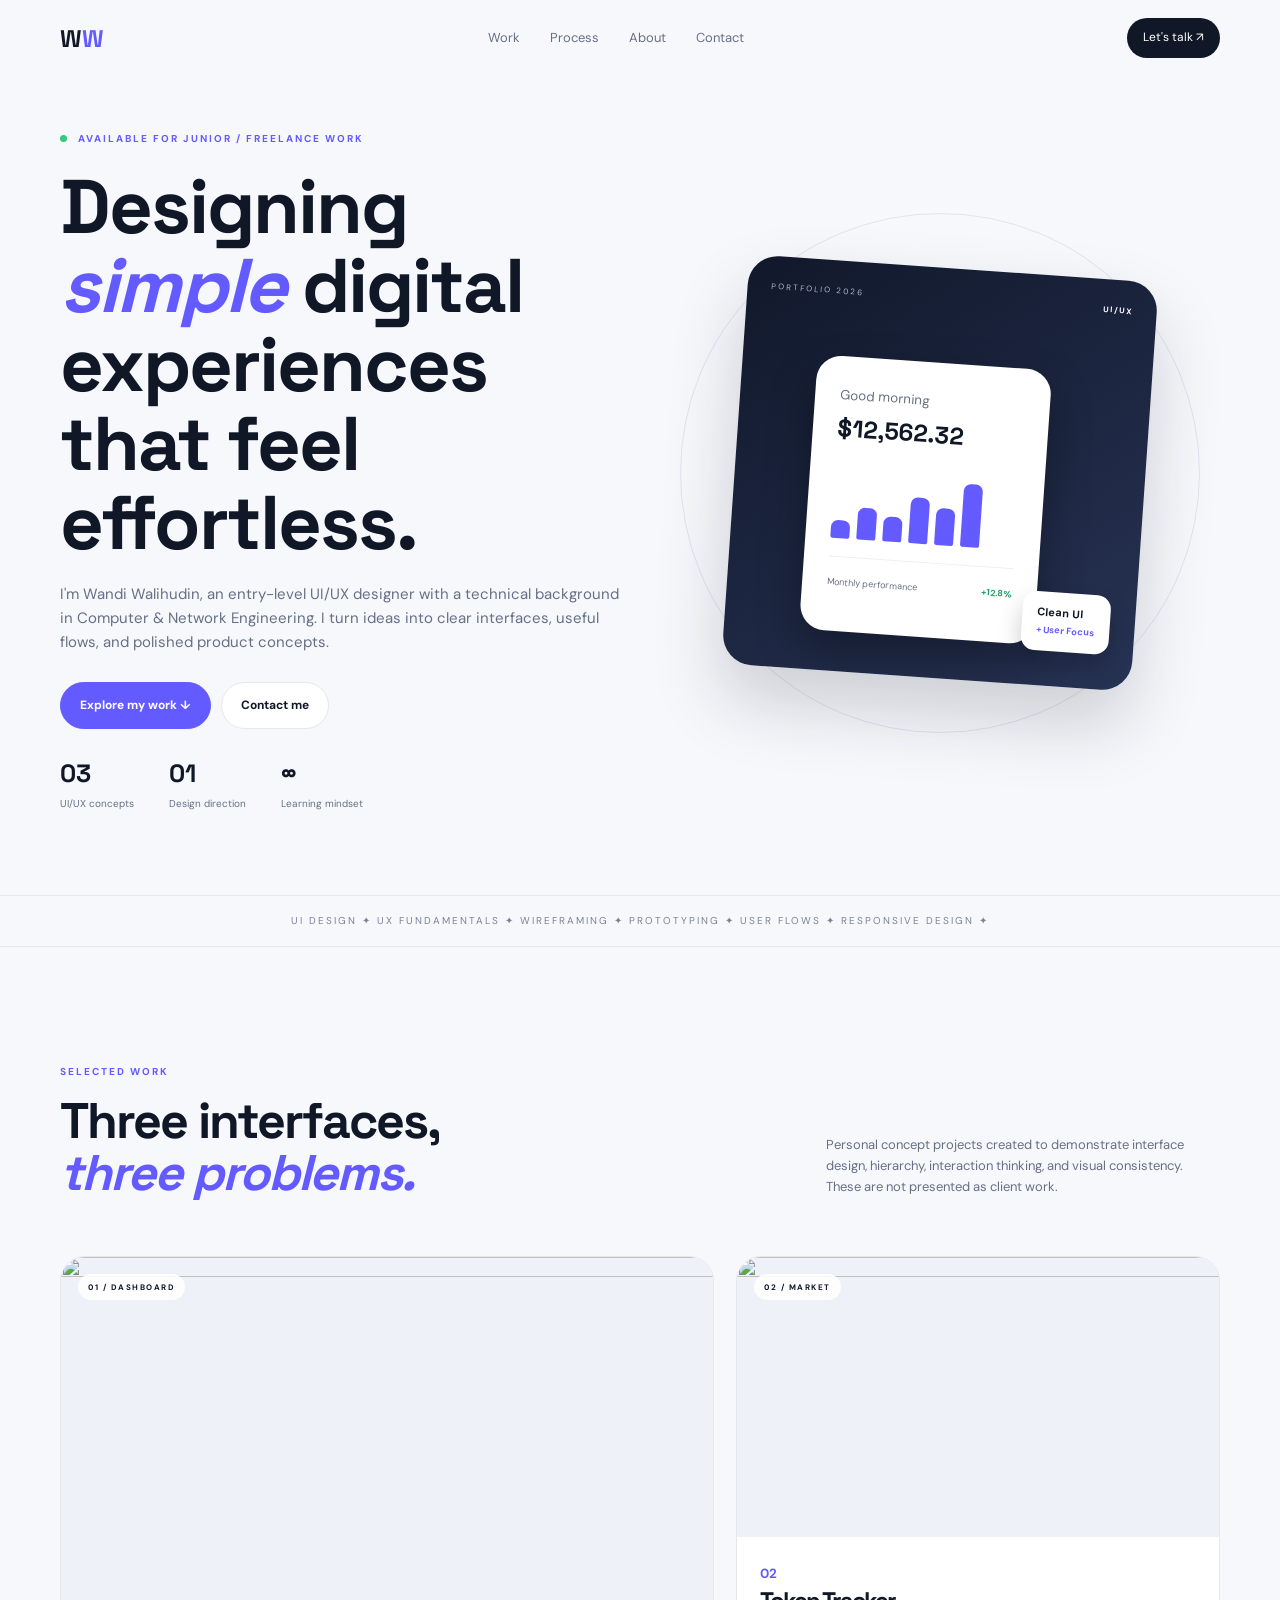
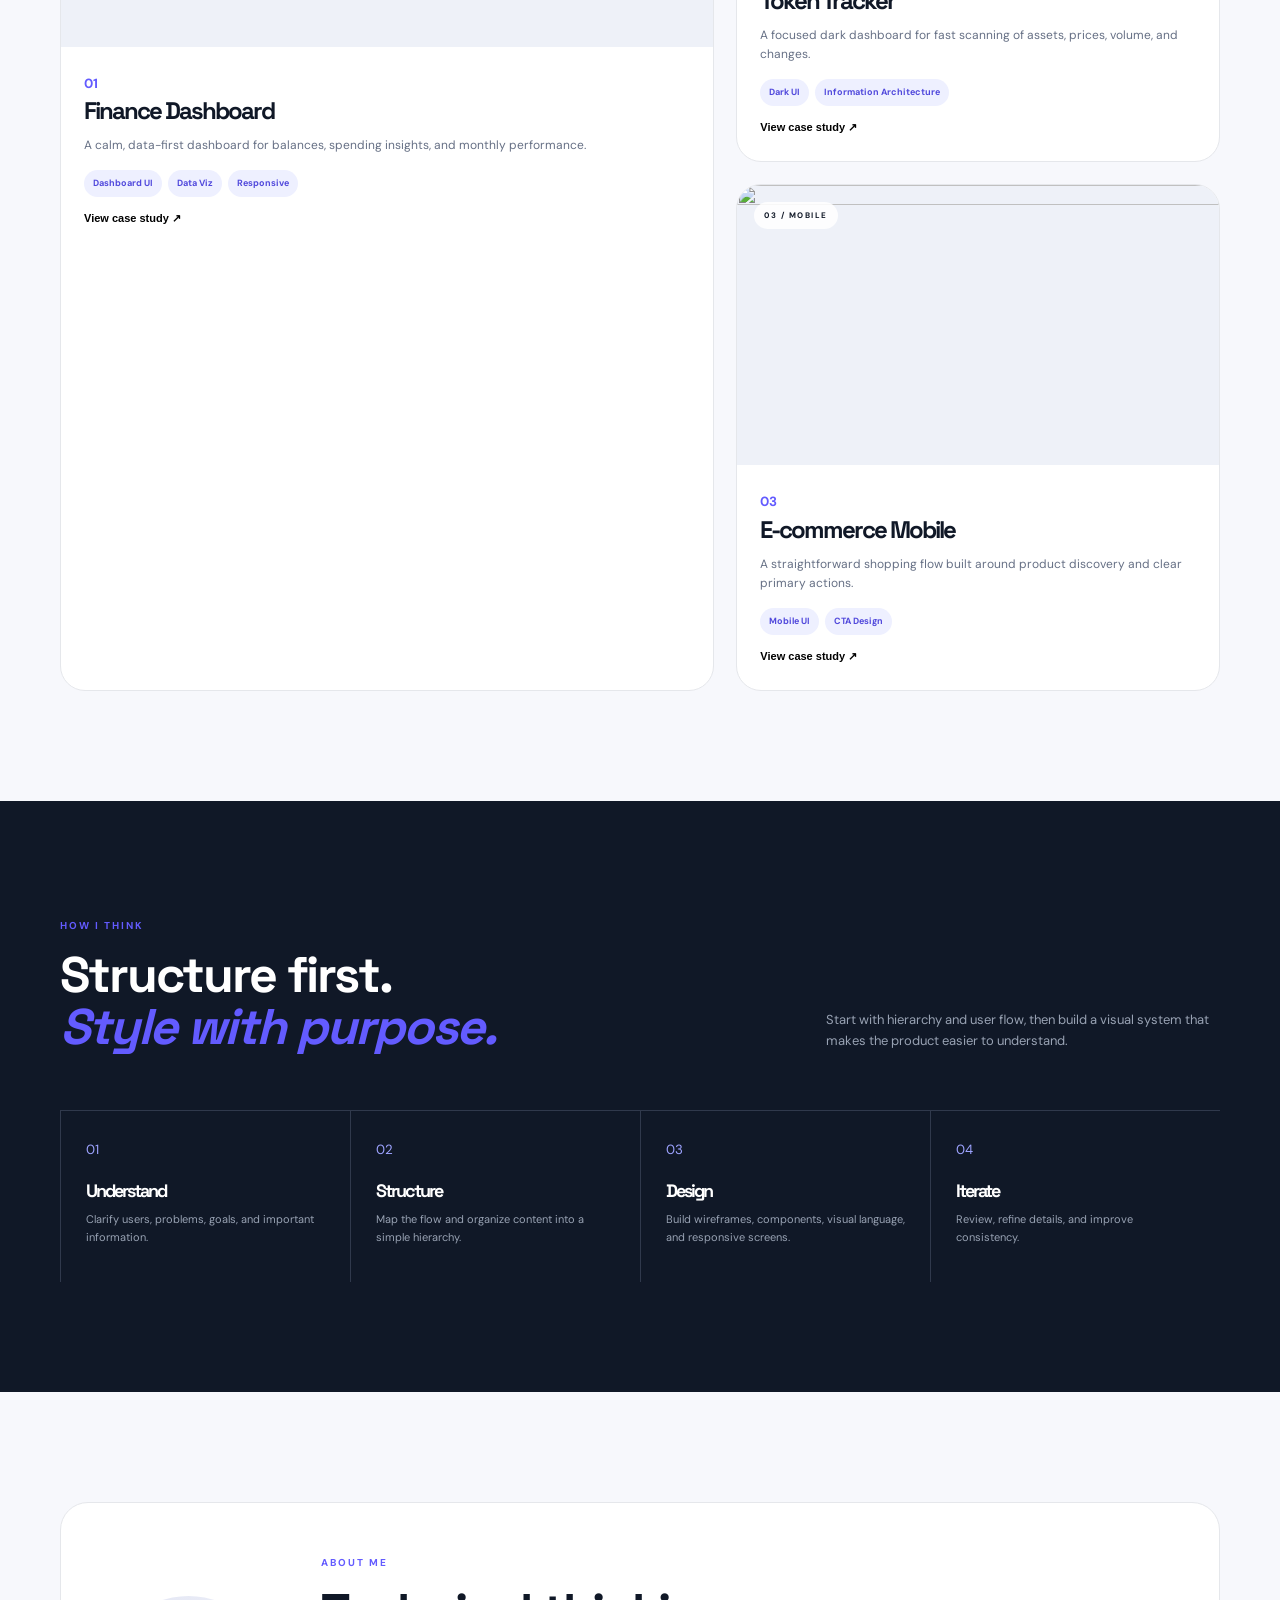
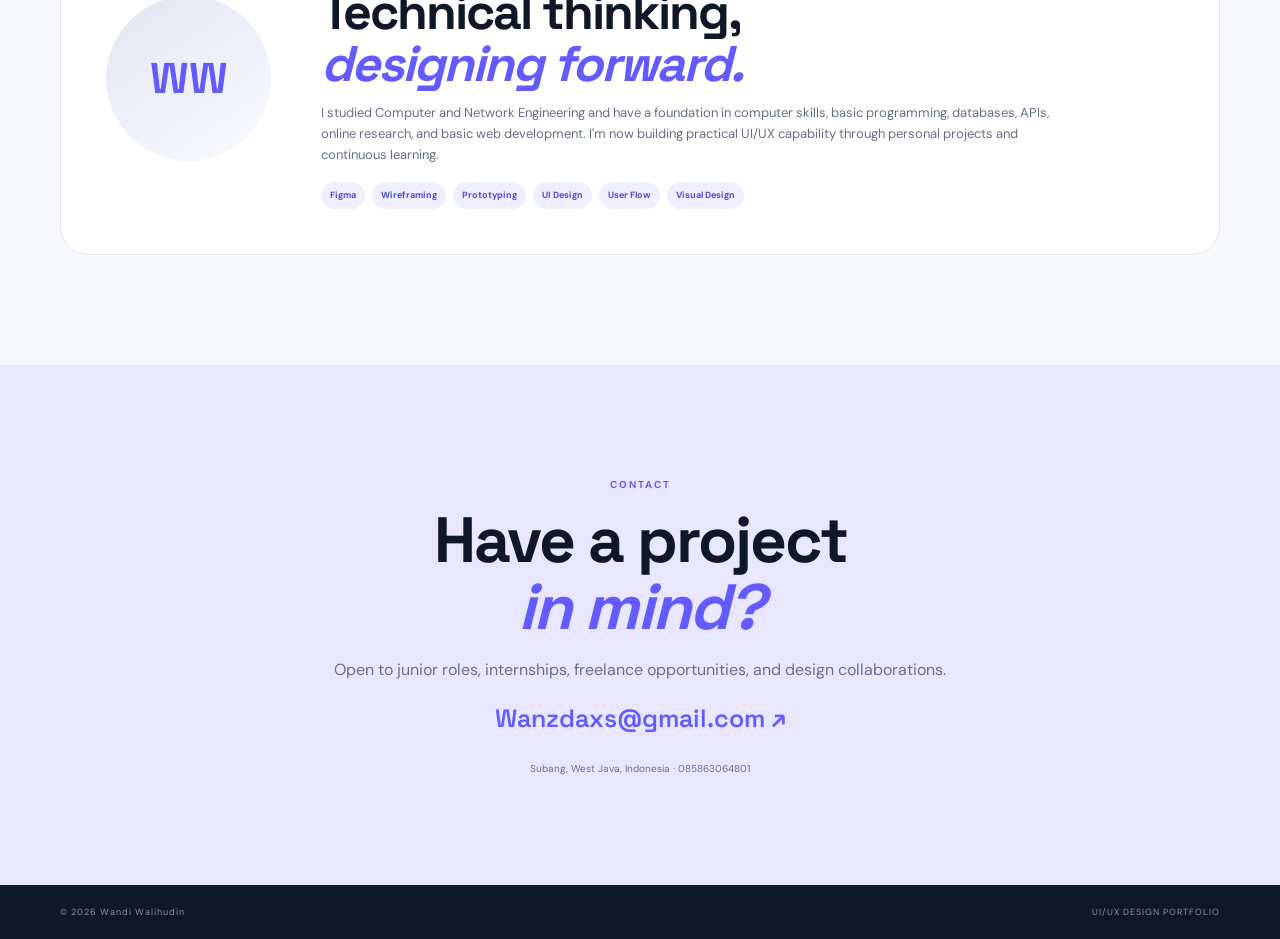
==== index.html @ e3eae766 "Add files via upload" ====
<!doctype html>
<html lang="en">
<head>
<meta charset="utf-8"><meta name="viewport" content="width=device-width,initial-scale=1">
<meta name="description" content="Wandi Walihudin — Junior UI/UX Designer portfolio">
<title>Wandi Walihudin — UI/UX Designer</title>
<link rel="preconnect" href="https://fonts.googleapis.com"><link rel="preconnect" href="https://fonts.gstatic.com" crossorigin>
<link href="https://fonts.googleapis.com/css2?family=DM+Sans:wght@400;500;600;700&family=Space+Grotesk:wght@500;600;700&display=swap" rel="stylesheet">
<link rel="stylesheet" href="style.css">
</head>
<body>
<header class="nav"><a class="brand" href="#home">W<span>W</span></a>
<nav><a href="#work">Work</a><a href="#process">Process</a><a href="#about">About</a><a href="#contact">Contact</a></nav>
<a class="nav-cta" href="#contact">Let's talk ↗</a></header>

<section id="home" class="hero container">
<div><div class="eyebrow"><i></i> AVAILABLE FOR JUNIOR / FREELANCE WORK</div>
<h1>Designing <em>simple</em> digital experiences that feel effortless.</h1>
<p class="lead">I'm Wandi Walihudin, an entry-level UI/UX designer with a technical background in Computer & Network Engineering. I turn ideas into clear interfaces, useful flows, and polished product concepts.</p>
<div class="actions"><a class="btn primary" href="#work">Explore my work ↓</a><a class="btn" href="#contact">Contact me</a></div>
<div class="stats"><div><b>03</b><span>UI/UX concepts</span></div><div><b>01</b><span>Design direction</span></div><div><b>∞</b><span>Learning mindset</span></div></div></div>
<div class="hero-art"><div class="orb one"></div><div class="orb two"></div><div class="dashboard">
<div class="dash-top"><span>PORTFOLIO 2026</span><b>UI/UX</b></div><div class="phone"><small>Good morning</small><strong>$12,562.32</strong><div class="bars"><i></i><i></i><i></i><i></i><i></i><i></i></div><hr><p>Monthly performance <b>+12.8%</b></p></div><label>Clean UI<br><small>+ User Focus</small></label></div></div>
</section>

<div class="marquee">UI DESIGN ✦ UX FUNDAMENTALS ✦ WIREFRAMING ✦ PROTOTYPING ✦ USER FLOWS ✦ RESPONSIVE DESIGN ✦</div>

<section id="work" class="section container"><div class="section-head"><div><small>SELECTED WORK</small><h2>Three interfaces,<br><em>three problems.</em></h2></div><p>Personal concept projects created to demonstrate interface design, hierarchy, interaction thinking, and visual consistency. These are not presented as client work.</p></div>
<div class="projects">
<article class="project featured" data-id="finance"><div class="visual"><img src="assets/finance-dashboard.png"><span>01 / DASHBOARD</span></div><div class="info"><small>01</small><h3>Finance Dashboard</h3><p>A calm, data-first dashboard for balances, spending insights, and monthly performance.</p><div class="tags"><b>Dashboard UI</b><b>Data Viz</b><b>Responsive</b></div><button>View case study ↗</button></div></article>
<article class="project" data-id="crypto"><div class="visual"><img src="assets/token-tracker.png"><span>02 / MARKET</span></div><div class="info"><small>02</small><h3>Token Tracker</h3><p>A focused dark dashboard for fast scanning of assets, prices, volume, and changes.</p><div class="tags"><b>Dark UI</b><b>Information Architecture</b></div><button>View case study ↗</button></div></article>
<article class="project" data-id="ecommerce"><div class="visual"><img src="assets/ecommerce-mobile.png"><span>03 / MOBILE</span></div><div class="info"><small>03</small><h3>E-commerce Mobile</h3><p>A straightforward shopping flow built around product discovery and clear primary actions.</p><div class="tags"><b>Mobile UI</b><b>CTA Design</b></div><button>View case study ↗</button></div></article>
</div></section>

<section id="process" class="dark"><div class="container"><div class="section-head"><div><small>HOW I THINK</small><h2>Structure first.<br><em>Style with purpose.</em></h2></div><p>Start with hierarchy and user flow, then build a visual system that makes the product easier to understand.</p></div>
<div class="process"><div><small>01</small><h3>Understand</h3><p>Clarify users, problems, goals, and important information.</p></div><div><small>02</small><h3>Structure</h3><p>Map the flow and organize content into a simple hierarchy.</p></div><div><small>03</small><h3>Design</h3><p>Build wireframes, components, visual language, and responsive screens.</p></div><div><small>04</small><h3>Iterate</h3><p>Review, refine details, and improve consistency.</p></div></div></div></section>

<section id="about" class="section container"><div class="about"><div class="avatar">WW</div><div><small>ABOUT ME</small><h2>Technical thinking,<br><em>designing forward.</em></h2><p>I studied Computer and Network Engineering and have a foundation in computer skills, basic programming, databases, APIs, online research, and basic web development. I'm now building practical UI/UX capability through personal projects and continuous learning.</p><div class="skills"><b>Figma</b><b>Wireframing</b><b>Prototyping</b><b>UI Design</b><b>User Flow</b><b>Visual Design</b></div></div></div></section>

<section id="contact" class="contact"><div class="container"><small>CONTACT</small><h2>Have a project<br><em>in mind?</em></h2><p>Open to junior roles, internships, freelance opportunities, and design collaborations.</p><a href="mailto:Wanzdaxs@gmail.com">Wanzdaxs@gmail.com ↗</a><span>Subang, West Java, Indonesia · 085863064801</span></div></section>
<footer><div class="container"><span>© 2026 Wandi Walihudin</span><span>UI/UX DESIGN PORTFOLIO</span></div></footer>

<div id="modal" class="modal"><div class="modal-bg"></div><div class="modal-box"><button id="close">×</button><div id="modalContent"></div></div></div>
<script src="script.js"></script>
</body></html>
---- style.css ----
*{box-sizing:border-box}html{scroll-behavior:smooth}body{margin:0;background:#f7f8fc;color:#101827;font-family:"DM Sans",sans-serif;line-height:1.6}a{text-decoration:none;color:inherit}.container{width:min(1160px,calc(100% - 40px));margin:auto}.nav{height:76px;width:min(1160px,calc(100% - 40px));margin:auto;display:flex;align-items:center;justify-content:space-between}.brand{font:700 24px "Space Grotesk"}.brand span,em,.section-head small,.about>div>small,.contact>div>small{color:#635bff}.nav nav{display:flex;gap:30px;color:#667085;font-size:13px}.nav-cta{background:#101827;color:white;border-radius:99px;padding:10px 16px;font-size:12px}.hero{min-height:670px;display:grid;grid-template-columns:1fr 1fr;align-items:center;gap:40px;padding:55px 0 80px}.eyebrow{font-size:10px;letter-spacing:2px;font-weight:700;color:#635bff}.eyebrow i{display:inline-block;width:7px;height:7px;border-radius:50%;background:#35c979;margin-right:7px}h1,h2,h3{font-family:"Space Grotesk";line-height:1.04;letter-spacing:-2px}h1{font-size:clamp(48px,6vw,76px);margin:20px 0}.lead{max-width:590px;color:#667085;font-size:15px}.actions{display:flex;gap:10px;margin:28px 0}.btn{padding:13px 19px;border:1px solid #e5e7eb;border-radius:99px;font-size:12px;font-weight:700;background:white}.btn.primary{background:#635bff;color:white;border-color:#635bff}.stats{display:flex;gap:35px}.stats b{display:block;font:700 25px "Space Grotesk"}.stats span{font-size:10px;color:#667085}.hero-art{height:500px;position:relative;display:grid;place-items:center}.orb{position:absolute;border:1px solid #e1e3ef;border-radius:50%}.one{width:520px;height:520px}.two{width:380px;height:380px;border-color:#e7e4ff}.dashboard{width:410px;height:410px;border-radius:30px;background:linear-gradient(145deg,#11182b,#273354);transform:rotate(4deg);box-shadow:0 35px 70px #10182730;position:relative;overflow:hidden}.dash-top{display:flex;justify-content:space-between;color:#aeb8cf;font-size:8px;letter-spacing:2px;padding:24px}.dash-top b{color:white}.phone{position:absolute;left:75px;top:95px;width:235px;height:275px;background:white;border-radius:25px;padding:25px;color:#101827;box-shadow:0 20px 45px #0005}.phone small{color:#667085}.phone strong{display:block;font:700 24px "Space Grotesk";margin:5px 0 25px}.bars{height:70px;display:flex;align-items:end;gap:7px}.bars i{width:19px;background:#635bff;border-radius:7px 7px 2px 2px}.bars i:nth-child(1){height:25%}.bars i:nth-child(2){height:45%}.bars i:nth-child(3){height:35%}.bars i:nth-child(4){height:65%}.bars i:nth-child(5){height:52%}.bars i:nth-child(6){height:90%}.phone hr{border:0;border-top:1px solid #edf0f4;margin:18px 0}.phone p{font-size:9px;color:#667085}.phone p b{color:#22a06b;float:right}.dashboard label{position:absolute;right:25px;bottom:35px;background:white;border-radius:14px;padding:12px 15px;font-size:11px;font-weight:700;box-shadow:0 12px 25px #0003}.dashboard label small{color:#635bff}.marquee{border-top:1px solid #e5e7eb;border-bottom:1px solid #e5e7eb;padding:17px;white-space:nowrap;overflow:hidden;color:#7a8394;letter-spacing:2px;font-size:10px;text-align:center}.section{padding:110px 0}.section-head{display:grid;grid-template-columns:1fr .55fr;gap:50px;align-items:end;margin-bottom:45px}.section-head small,.about>div>small,.contact>div>small{font-size:10px;letter-spacing:2px;font-weight:700}.section-head h2,.about h2,.contact h2{font-size:50px;margin:12px 0}.section-head>p{color:#667085;font-size:13px}.projects{display:grid;grid-template-columns:1.15fr .85fr;gap:22px}.project{background:white;border:1px solid #e5e7eb;border-radius:25px;overflow:hidden;transition:.3s;cursor:pointer}.project:hover{transform:translateY(-5px);box-shadow:0 25px 50px #10182712}.featured{grid-row:span 2}.visual{position:relative;background:#eef1f8;min-height:280px;overflow:hidden}.featured .visual{min-height:390px}.visual img{width:100%;height:100%;object-fit:cover;display:block;transition:.4s}.project:hover img{transform:scale(1.02)}.visual span{position:absolute;left:17px;top:17px;background:#ffffffdd;padding:7px 10px;border-radius:99px;font-size:8px;letter-spacing:1.5px;font-weight:700}.info{padding:23px}.info small{color:#635bff;font-weight:700}.info h3{font-size:24px;margin:4px 0}.info p{font-size:12px;color:#667085}.tags{display:flex;flex-wrap:wrap;gap:6px;margin-top:15px}.tags b,.skills b{font-size:9px;background:#eef0ff;color:#5149dc;border-radius:99px;padding:6px 9px}.info button{border:0;background:none;font-weight:700;font-size:11px;padding:15px 0 0;cursor:pointer}.dark{background:#101827;color:white;padding:110px 0}.dark .section-head>p{color:#98a2b3}.dark .section-head h2{color:white}.process{display:grid;grid-template-columns:repeat(4,1fr);border-top:1px solid #30394c}.process>div{padding:25px;border-left:1px solid #30394c}.process small{color:#9da3ff}.process h3{font-size:18px;margin:20px 0 8px}.process p{color:#98a2b3;font-size:11px}.about{background:white;border:1px solid #e5e7eb;border-radius:28px;padding:45px;display:grid;grid-template-columns:170px 1fr;gap:45px;align-items:center}.avatar{width:165px;height:165px;border-radius:50%;display:grid;place-items:center;background:linear-gradient(145deg,#e2e5f3,#fafbff);font:700 43px "Space Grotesk";color:#635bff}.about p{max-width:730px;color:#667085;font-size:13px}.skills{display:flex;gap:7px;flex-wrap:wrap;margin-top:17px}.contact{background:#e9e7ff;padding:105px 0;text-align:center}.contact h2{font-size:64px}.contact p{color:#667085}.contact a{display:block;color:#635bff;font:600 25px "Space Grotesk";margin:20px}.contact span{font-size:10px;color:#667085}footer{background:#101827;color:#8993a6;padding:20px;font-size:9px;letter-spacing:1px}footer .container{display:flex;justify-content:space-between}.modal{display:none;position:fixed;inset:0;z-index:10}.modal.open{display:block}.modal-bg{position:absolute;inset:0;background:#080d18bb;backdrop-filter:blur(7px)}.modal-box{position:relative;background:white;width:min(760px,calc(100% - 25px));max-height:88vh;overflow:auto;margin:6vh auto;border-radius:25px;padding:32px}.modal-box button{position:absolute;right:15px;top:12px;width:38px;height:38px;border-radius:50%;border:1px solid #e5e7eb;background:white;font-size:23px}.modal-box img{width:100%;border-radius:16px;margin:18px 0}.modal-box h2{font-size:40px}.modal-box h4{font-size:9px;letter-spacing:1.5px;color:#635bff;margin:20px 0 4px}.modal-box p{font-size:12px;color:#667085;margin:0}@media(max-width:850px){.nav nav{display:none}.hero{grid-template-columns:1fr}.section-head{grid-template-columns:1fr}.projects{grid-template-columns:1fr}.featured{grid-row:auto}.process{grid-template-columns:1fr 1fr}.about{grid-template-columns:1fr}.hero-art{height:430px}}@media(max-width:560px){.container{width:calc(100% - 28px)}h1{font-size:47px}.hero-art{height:370px}.dashboard{width:330px;height:330px}.phone{left:48px;top:72px;transform:scale(.82);transform-origin:top left}.section-head h2,.about h2{font-size:40px}.process{grid-template-columns:1fr}.contact h2{font-size:48px}.contact a{font-size:18px}.about{padding:28px}footer .container{display:block}footer span{display:block;margin:4px 0}}
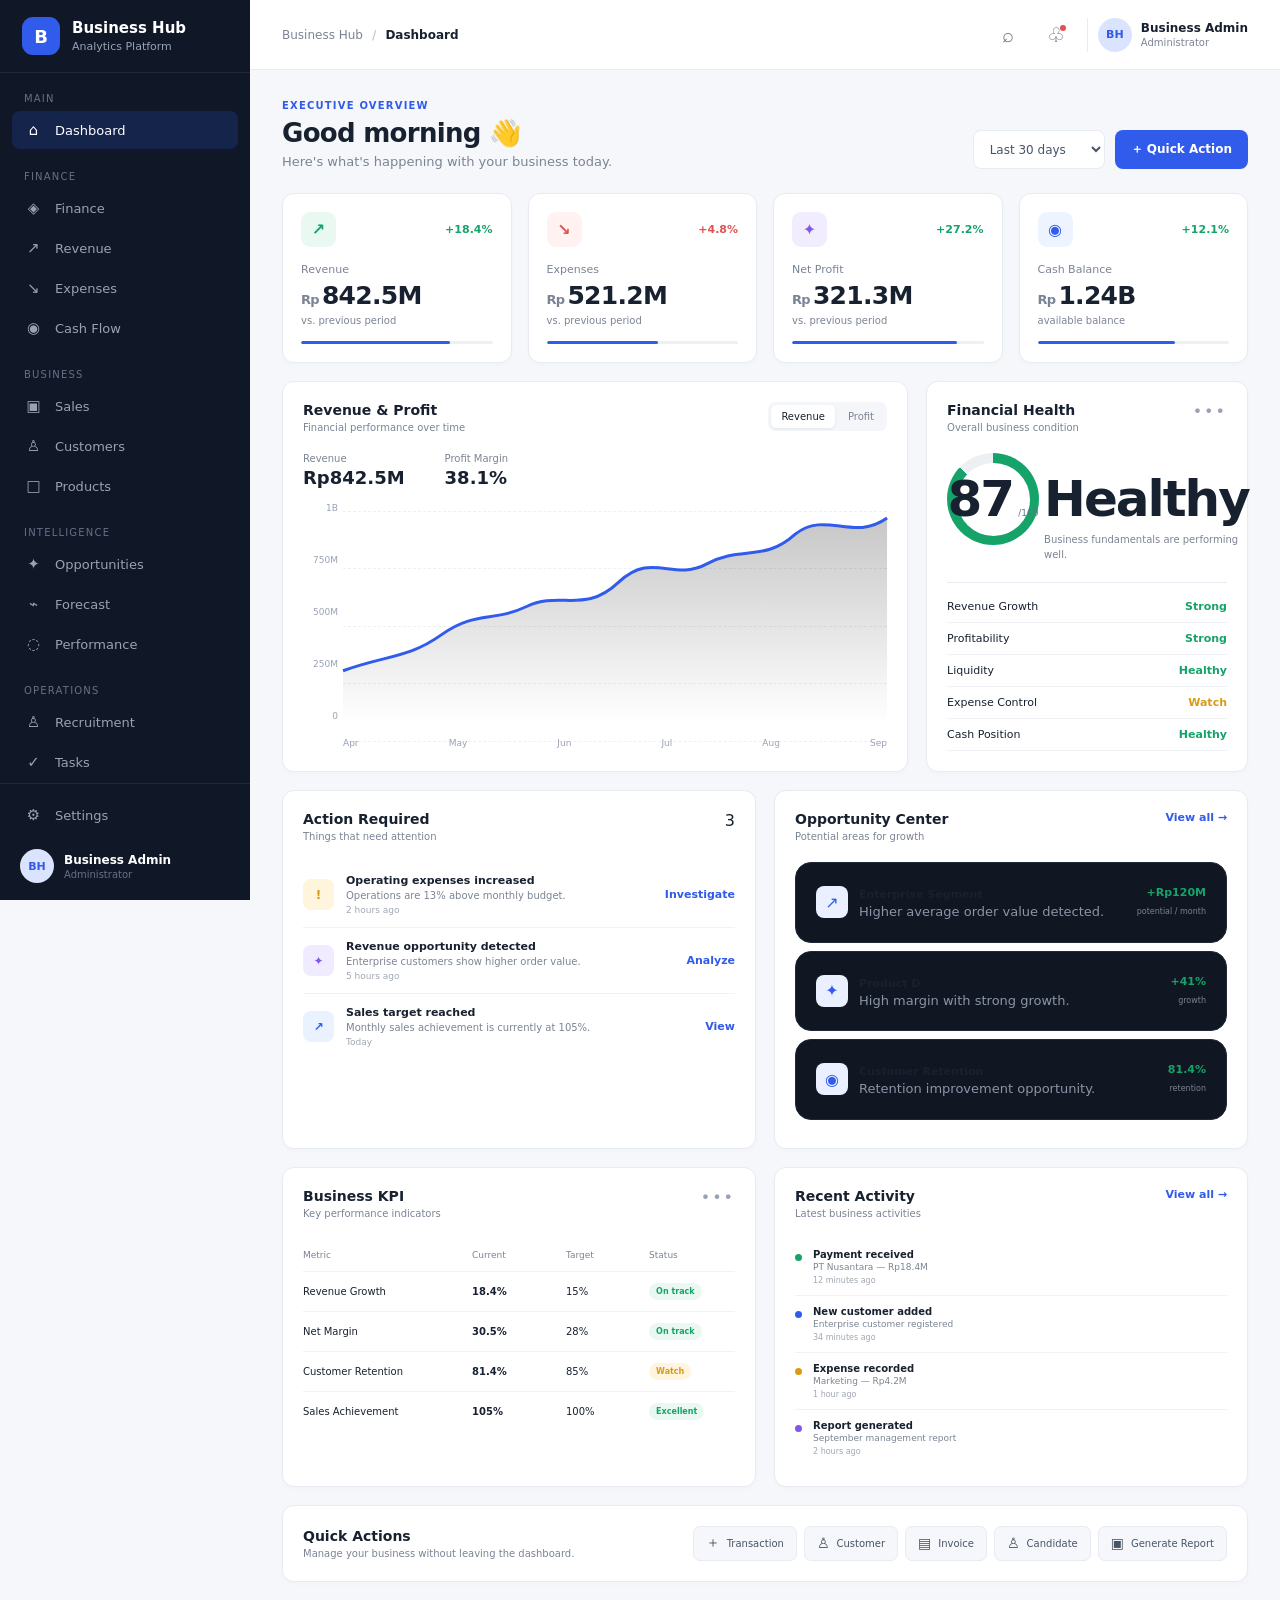
==== commit 0a527883: "Fix dashboard V3 UI and navigation" ====
--- a/index.html
+++ b/index.html
@@ -1,45 +1,797 @@
-<!doctype html>
+<!DOCTYPE html>
 <html lang="en">
 <head>
-<meta charset="utf-8"><meta name="viewport" content="width=device-width,initial-scale=1">
-<meta name="description" content="Wandi Walihudin — Junior UI/UX Designer portfolio">
-<title>Wandi Walihudin — UI/UX Designer</title>
-<link rel="preconnect" href="https://fonts.googleapis.com"><link rel="preconnect" href="https://fonts.gstatic.com" crossorigin>
-<link href="https://fonts.googleapis.com/css2?family=DM+Sans:wght@400;500;600;700&family=Space+Grotesk:wght@500;600;700&display=swap" rel="stylesheet">
-<link rel="stylesheet" href="style.css">
+  <meta charset="UTF-8">
+  <meta name="viewport" content="width=device-width, initial-scale=1.0">
+  <meta name="description" content="Business Finance & Operations Dashboard">
+  <title>Business Hub — Executive Dashboard</title>
+  <link rel="stylesheet" href="style.css?v=20260923-dashboard">
 </head>
+
 <body>
-<header class="nav"><a class="brand" href="#home">W<span>W</span></a>
-<nav><a href="#work">Work</a><a href="#process">Process</a><a href="#about">About</a><a href="#contact">Contact</a></nav>
-<a class="nav-cta" href="#contact">Let's talk ↗</a></header>
-
-<section id="home" class="hero container">
-<div><div class="eyebrow"><i></i> AVAILABLE FOR JUNIOR / FREELANCE WORK</div>
-<h1>Designing <em>simple</em> digital experiences that feel effortless.</h1>
-<p class="lead">I'm Wandi Walihudin, an entry-level UI/UX designer with a technical background in Computer & Network Engineering. I turn ideas into clear interfaces, useful flows, and polished product concepts.</p>
-<div class="actions"><a class="btn primary" href="#work">Explore my work ↓</a><a class="btn" href="#contact">Contact me</a></div>
-<div class="stats"><div><b>03</b><span>UI/UX concepts</span></div><div><b>01</b><span>Design direction</span></div><div><b>∞</b><span>Learning mindset</span></div></div></div>
-<div class="hero-art"><div class="orb one"></div><div class="orb two"></div><div class="dashboard">
-<div class="dash-top"><span>PORTFOLIO 2026</span><b>UI/UX</b></div><div class="phone"><small>Good morning</small><strong>$12,562.32</strong><div class="bars"><i></i><i></i><i></i><i></i><i></i><i></i></div><hr><p>Monthly performance <b>+12.8%</b></p></div><label>Clean UI<br><small>+ User Focus</small></label></div></div>
-</section>
-
-<div class="marquee">UI DESIGN ✦ UX FUNDAMENTALS ✦ WIREFRAMING ✦ PROTOTYPING ✦ USER FLOWS ✦ RESPONSIVE DESIGN ✦</div>
-
-<section id="work" class="section container"><div class="section-head"><div><small>SELECTED WORK</small><h2>Three interfaces,<br><em>three problems.</em></h2></div><p>Personal concept projects created to demonstrate interface design, hierarchy, interaction thinking, and visual consistency. These are not presented as client work.</p></div>
-<div class="projects">
-<article class="project featured" data-id="finance"><div class="visual"><img src="assets/finance-dashboard.png"><span>01 / DASHBOARD</span></div><div class="info"><small>01</small><h3>Finance Dashboard</h3><p>A calm, data-first dashboard for balances, spending insights, and monthly performance.</p><div class="tags"><b>Dashboard UI</b><b>Data Viz</b><b>Responsive</b></div><button>View case study ↗</button></div></article>
-<article class="project" data-id="crypto"><div class="visual"><img src="assets/token-tracker.png"><span>02 / MARKET</span></div><div class="info"><small>02</small><h3>Token Tracker</h3><p>A focused dark dashboard for fast scanning of assets, prices, volume, and changes.</p><div class="tags"><b>Dark UI</b><b>Information Architecture</b></div><button>View case study ↗</button></div></article>
-<article class="project" data-id="ecommerce"><div class="visual"><img src="assets/ecommerce-mobile.png"><span>03 / MOBILE</span></div><div class="info"><small>03</small><h3>E-commerce Mobile</h3><p>A straightforward shopping flow built around product discovery and clear primary actions.</p><div class="tags"><b>Mobile UI</b><b>CTA Design</b></div><button>View case study ↗</button></div></article>
-</div></section>
-
-<section id="process" class="dark"><div class="container"><div class="section-head"><div><small>HOW I THINK</small><h2>Structure first.<br><em>Style with purpose.</em></h2></div><p>Start with hierarchy and user flow, then build a visual system that makes the product easier to understand.</p></div>
-<div class="process"><div><small>01</small><h3>Understand</h3><p>Clarify users, problems, goals, and important information.</p></div><div><small>02</small><h3>Structure</h3><p>Map the flow and organize content into a simple hierarchy.</p></div><div><small>03</small><h3>Design</h3><p>Build wireframes, components, visual language, and responsive screens.</p></div><div><small>04</small><h3>Iterate</h3><p>Review, refine details, and improve consistency.</p></div></div></div></section>
-
-<section id="about" class="section container"><div class="about"><div class="avatar">WW</div><div><small>ABOUT ME</small><h2>Technical thinking,<br><em>designing forward.</em></h2><p>I studied Computer and Network Engineering and have a foundation in computer skills, basic programming, databases, APIs, online research, and basic web development. I'm now building practical UI/UX capability through personal projects and continuous learning.</p><div class="skills"><b>Figma</b><b>Wireframing</b><b>Prototyping</b><b>UI Design</b><b>User Flow</b><b>Visual Design</b></div></div></div></section>
-
-<section id="contact" class="contact"><div class="container"><small>CONTACT</small><h2>Have a project<br><em>in mind?</em></h2><p>Open to junior roles, internships, freelance opportunities, and design collaborations.</p><a href="mailto:Wanzdaxs@gmail.com">Wanzdaxs@gmail.com ↗</a><span>Subang, West Java, Indonesia · 085863064801</span></div></section>
-<footer><div class="container"><span>© 2026 Wandi Walihudin</span><span>UI/UX DESIGN PORTFOLIO</span></div></footer>
-
-<div id="modal" class="modal"><div class="modal-bg"></div><div class="modal-box"><button id="close">×</button><div id="modalContent"></div></div></div>
-<script src="script.js"></script>
-</body></html>+
+  <div class="app">
+
+    <!-- SIDEBAR -->
+    <aside class="sidebar" id="sidebar">
+
+      <div class="brand">
+        <div class="brand-mark">B</div>
+        <div>
+          <strong>Business Hub</strong>
+          <span>Analytics Platform</span>
+        </div>
+      </div>
+
+      <nav class="navigation">
+
+        <div class="nav-section">
+          <small>MAIN</small>
+
+          <button class="nav-item active" data-page="dashboard">
+            <span>⌂</span>
+            Dashboard
+          </button>
+        </div>
+
+        <div class="nav-section">
+          <small>FINANCE</small>
+
+          <button class="nav-item" data-page="finance">
+            <span>◈</span>
+            Finance
+          </button>
+
+          <button class="nav-item" data-page="revenue">
+            <span>↗</span>
+            Revenue
+          </button>
+
+          <button class="nav-item" data-page="expenses">
+            <span>↘</span>
+            Expenses
+          </button>
+
+          <button class="nav-item" data-page="cashflow">
+            <span>◉</span>
+            Cash Flow
+          </button>
+        </div>
+
+        <div class="nav-section">
+          <small>BUSINESS</small>
+
+          <button class="nav-item" data-page="sales">
+            <span>▣</span>
+            Sales
+          </button>
+
+          <button class="nav-item" data-page="customers">
+            <span>♙</span>
+            Customers
+          </button>
+
+          <button class="nav-item" data-page="products">
+            <span>□</span>
+            Products
+          </button>
+        </div>
+
+        <div class="nav-section">
+          <small>INTELLIGENCE</small>
+
+          <button class="nav-item" data-page="opportunities">
+            <span>✦</span>
+            Opportunities
+          </button>
+
+          <button class="nav-item" data-page="forecast">
+            <span>⌁</span>
+            Forecast
+          </button>
+
+          <button class="nav-item" data-page="performance">
+            <span>◌</span>
+            Performance
+          </button>
+        </div>
+
+        <div class="nav-section">
+          <small>OPERATIONS</small>
+
+          <button class="nav-item" data-page="recruitment">
+            <span>♙</span>
+            Recruitment
+          </button>
+
+          <button class="nav-item" data-page="tasks">
+            <span>✓</span>
+            Tasks
+          </button>
+
+          <button class="nav-item" data-page="reports">
+            <span>▤</span>
+            Reports
+          </button>
+        </div>
+
+      </nav>
+
+      <div class="sidebar-bottom">
+        <button class="nav-item">
+          <span>⚙</span>
+          Settings
+        </button>
+
+        <div class="profile-mini">
+          <div class="avatar">BH</div>
+          <div>
+            <strong>Business Admin</strong>
+            <span>Administrator</span>
+          </div>
+        </div>
+      </div>
+
+    </aside>
+
+
+    <!-- MAIN -->
+    <main class="main">
+
+      <!-- TOPBAR -->
+      <header class="topbar">
+
+        <button class="mobile-menu" id="mobileMenu">☰</button>
+
+        <div class="breadcrumb">
+          <span>Business Hub</span>
+          <b>/</b>
+          <strong>Dashboard</strong>
+        </div>
+
+        <div class="top-actions">
+
+          <button class="icon-button" id="searchButton">⌕</button>
+
+          <button class="icon-button notification-button" id="notificationButton">
+            ♧
+            <i></i>
+          </button>
+
+          <div class="top-profile">
+            <div class="avatar">BH</div>
+            <div class="top-profile-text">
+              <strong>Business Admin</strong>
+              <span>Administrator</span>
+            </div>
+          </div>
+
+        </div>
+
+      </header>
+
+
+      <!-- CONTENT -->
+      <section class="content">
+
+        <!-- PAGE HEADER -->
+        <div class="page-header">
+
+          <div>
+            <p class="eyebrow">EXECUTIVE OVERVIEW</p>
+            <h1>Good morning 👋</h1>
+            <p class="subtitle">
+              Here's what's happening with your business today.
+            </p>
+          </div>
+
+          <div class="header-actions">
+
+            <select id="periodSelect">
+              <option value="7">Last 7 days</option>
+              <option value="30" selected>Last 30 days</option>
+              <option value="90">Last 3 months</option>
+              <option value="365">Last year</option>
+            </select>
+
+            <button class="primary-button" id="quickActionButton">
+              <span>＋</span>
+              Quick Action
+            </button>
+
+          </div>
+
+        </div>
+
+
+        <!-- KPI GRID -->
+        <div class="kpi-grid">
+
+          <article class="kpi-card">
+
+            <div class="kpi-top">
+              <div class="kpi-icon revenue">↗</div>
+              <span class="trend positive">+18.4%</span>
+            </div>
+
+            <span class="kpi-label">Revenue</span>
+
+            <div class="kpi-value">
+              <span>Rp</span>842.5M
+            </div>
+
+            <p>vs. previous period</p>
+
+            <div class="mini-progress">
+              <span style="width: 78%"></span>
+            </div>
+
+          </article>
+
+
+          <article class="kpi-card">
+
+            <div class="kpi-top">
+              <div class="kpi-icon expense">↘</div>
+              <span class="trend negative">+4.8%</span>
+            </div>
+
+            <span class="kpi-label">Expenses</span>
+
+            <div class="kpi-value">
+              <span>Rp</span>521.2M
+            </div>
+
+            <p>vs. previous period</p>
+
+            <div class="mini-progress">
+              <span style="width: 58%"></span>
+            </div>
+
+          </article>
+
+
+          <article class="kpi-card">
+
+            <div class="kpi-top">
+              <div class="kpi-icon profit">✦</div>
+              <span class="trend positive">+27.2%</span>
+            </div>
+
+            <span class="kpi-label">Net Profit</span>
+
+            <div class="kpi-value">
+              <span>Rp</span>321.3M
+            </div>
+
+            <p>vs. previous period</p>
+
+            <div class="mini-progress">
+              <span style="width: 86%"></span>
+            </div>
+
+          </article>
+
+
+          <article class="kpi-card">
+
+            <div class="kpi-top">
+              <div class="kpi-icon cash">◉</div>
+              <span class="trend positive">+12.1%</span>
+            </div>
+
+            <span class="kpi-label">Cash Balance</span>
+
+            <div class="kpi-value">
+              <span>Rp</span>1.24B
+            </div>
+
+            <p>available balance</p>
+
+            <div class="mini-progress">
+              <span style="width: 72%"></span>
+            </div>
+
+          </article>
+
+        </div>
+
+
+        <!-- ANALYTICS ROW -->
+        <div class="dashboard-grid">
+
+          <!-- REVENUE CHART -->
+          <section class="panel chart-panel">
+
+            <div class="panel-header">
+
+              <div>
+                <h2>Revenue & Profit</h2>
+                <p>Financial performance over time</p>
+              </div>
+
+              <div class="chart-controls">
+                <button class="chart-period active">Revenue</button>
+                <button class="chart-period">Profit</button>
+              </div>
+
+            </div>
+
+            <div class="chart-summary">
+              <div>
+                <span>Revenue</span>
+                <strong>Rp842.5M</strong>
+              </div>
+
+              <div>
+                <span>Profit Margin</span>
+                <strong>38.1%</strong>
+              </div>
+            </div>
+
+            <div class="chart">
+              <div class="y-axis">
+                <span>1B</span>
+                <span>750M</span>
+                <span>500M</span>
+                <span>250M</span>
+                <span>0</span>
+              </div>
+
+              <div class="chart-area">
+
+                <div class="grid-line line-1"></div>
+                <div class="grid-line line-2"></div>
+                <div class="grid-line line-3"></div>
+                <div class="grid-line line-4"></div>
+                <div class="grid-line line-5"></div>
+
+                <svg viewBox="0 0 800 280" preserveAspectRatio="none">
+
+                  <defs>
+                    <linearGradient id="chartFill" x1="0" x2="0" y1="0" y2="1">
+                      <stop offset="0%" stop-opacity=".22"/>
+                      <stop offset="100%" stop-opacity="0"/>
+                    </linearGradient>
+                  </defs>
+
+                  <path
+                    class="chart-fill"
+                    d="M0,215 C65,195 95,200 145,170 C195,140 220,155 270,135 C320,115 355,145 405,105 C455,65 485,105 535,82 C585,59 620,80 665,45 C710,15 750,55 800,25 L800,280 L0,280 Z">
+                  </path>
+
+                  <path
+                    class="chart-line"
+                    d="M0,215 C65,195 95,200 145,170 C195,140 220,155 270,135 C320,115 355,145 405,105 C455,65 485,105 535,82 C585,59 620,80 665,45 C710,15 750,55 800,25">
+                  </path>
+
+                </svg>
+
+                <div class="x-axis">
+                  <span>Apr</span>
+                  <span>May</span>
+                  <span>Jun</span>
+                  <span>Jul</span>
+                  <span>Aug</span>
+                  <span>Sep</span>
+                </div>
+
+              </div>
+            </div>
+
+          </section>
+
+
+          <!-- FINANCIAL HEALTH -->
+          <section class="panel health-panel">
+
+            <div class="panel-header">
+              <div>
+                <h2>Financial Health</h2>
+                <p>Overall business condition</p>
+              </div>
+
+              <button class="more-button">•••</button>
+            </div>
+
+            <div class="health-score">
+
+              <div class="score-ring">
+                <div>
+                  <strong>87</strong>
+                  <span>/100</span>
+                </div>
+              </div>
+
+              <div>
+                <strong class="health-title">Healthy</strong>
+                <p>Business fundamentals are performing well.</p>
+              </div>
+
+            </div>
+
+            <div class="health-list">
+
+              <div>
+                <span>Revenue Growth</span>
+                <b class="status-good">Strong</b>
+              </div>
+
+              <div>
+                <span>Profitability</span>
+                <b class="status-good">Strong</b>
+              </div>
+
+              <div>
+                <span>Liquidity</span>
+                <b class="status-good">Healthy</b>
+              </div>
+
+              <div>
+                <span>Expense Control</span>
+                <b class="status-warning">Watch</b>
+              </div>
+
+              <div>
+                <span>Cash Position</span>
+                <b class="status-good">Healthy</b>
+              </div>
+
+            </div>
+
+          </section>
+
+        </div>
+
+
+        <!-- LOWER GRID -->
+        <div class="lower-grid">
+
+          <!-- ACTION REQUIRED -->
+          <section class="panel">
+
+            <div class="panel-header">
+
+              <div>
+                <h2>Action Required</h2>
+                <p>Things that need attention</p>
+              </div>
+
+              <span class="count-badge">3</span>
+
+            </div>
+
+            <div class="action-list">
+
+              <div class="action-item warning">
+
+                <div class="action-icon">!</div>
+
+                <div class="action-content">
+                  <strong>Operating expenses increased</strong>
+                  <p>Operations are 13% above monthly budget.</p>
+                  <span>2 hours ago</span>
+                </div>
+
+                <button class="text-button">Investigate</button>
+
+              </div>
+
+
+              <div class="action-item opportunity">
+
+                <div class="action-icon">✦</div>
+
+                <div class="action-content">
+                  <strong>Revenue opportunity detected</strong>
+                  <p>Enterprise customers show higher order value.</p>
+                  <span>5 hours ago</span>
+                </div>
+
+                <button class="text-button">Analyze</button>
+
+              </div>
+
+
+              <div class="action-item info">
+
+                <div class="action-icon">↗</div>
+
+                <div class="action-content">
+                  <strong>Sales target reached</strong>
+                  <p>Monthly sales achievement is currently at 105%.</p>
+                  <span>Today</span>
+                </div>
+
+                <button class="text-button">View</button>
+
+              </div>
+
+            </div>
+
+          </section>
+
+
+          <!-- OPPORTUNITIES -->
+          <section class="panel">
+
+            <div class="panel-header">
+
+              <div>
+                <h2>Opportunity Center</h2>
+                <p>Potential areas for growth</p>
+              </div>
+
+              <button class="link-button">View all →</button>
+
+            </div>
+
+            <div class="opportunity-list">
+
+              <div class="opportunity-card">
+
+                <div class="opportunity-symbol">↗</div>
+
+                <div>
+                  <strong>Enterprise Segment</strong>
+                  <p>Higher average order value detected.</p>
+                </div>
+
+                <div class="opportunity-value">
+                  <strong>+Rp120M</strong>
+                  <span>potential / month</span>
+                </div>
+
+              </div>
+
+
+              <div class="opportunity-card">
+
+                <div class="opportunity-symbol">✦</div>
+
+                <div>
+                  <strong>Product D</strong>
+                  <p>High margin with strong growth.</p>
+                </div>
+
+                <div class="opportunity-value">
+                  <strong>+41%</strong>
+                  <span>growth</span>
+                </div>
+
+              </div>
+
+
+              <div class="opportunity-card">
+
+                <div class="opportunity-symbol">◉</div>
+
+                <div>
+                  <strong>Customer Retention</strong>
+                  <p>Retention improvement opportunity.</p>
+                </div>
+
+                <div class="opportunity-value">
+                  <strong>81.4%</strong>
+                  <span>retention</span>
+                </div>
+
+              </div>
+
+            </div>
+
+          </section>
+
+        </div>
+
+
+        <!-- KPI + ACTIVITY -->
+        <div class="bottom-grid">
+
+          <section class="panel">
+
+            <div class="panel-header">
+
+              <div>
+                <h2>Business KPI</h2>
+                <p>Key performance indicators</p>
+              </div>
+
+              <button class="more-button">•••</button>
+
+            </div>
+
+            <div class="kpi-table">
+
+              <div class="table-row table-head">
+                <span>Metric</span>
+                <span>Current</span>
+                <span>Target</span>
+                <span>Status</span>
+              </div>
+
+              <div class="table-row">
+                <span>Revenue Growth</span>
+                <strong>18.4%</strong>
+                <span>15%</span>
+                <b class="pill green">On track</b>
+              </div>
+
+              <div class="table-row">
+                <span>Net Margin</span>
+                <strong>30.5%</strong>
+                <span>28%</span>
+                <b class="pill green">On track</b>
+              </div>
+
+              <div class="table-row">
+                <span>Customer Retention</span>
+                <strong>81.4%</strong>
+                <span>85%</span>
+                <b class="pill yellow">Watch</b>
+              </div>
+
+              <div class="table-row">
+                <span>Sales Achievement</span>
+                <strong>105%</strong>
+                <span>100%</span>
+                <b class="pill green">Excellent</b>
+              </div>
+
+            </div>
+
+          </section>
+
+
+          <section class="panel">
+
+            <div class="panel-header">
+
+              <div>
+                <h2>Recent Activity</h2>
+                <p>Latest business activities</p>
+              </div>
+
+              <button class="link-button">View all →</button>
+
+            </div>
+
+            <div class="activity-list">
+
+              <div class="activity-item">
+                <div class="activity-dot green"></div>
+                <div>
+                  <strong>Payment received</strong>
+                  <p>PT Nusantara — Rp18.4M</p>
+                  <span>12 minutes ago</span>
+                </div>
+              </div>
+
+              <div class="activity-item">
+                <div class="activity-dot blue"></div>
+                <div>
+                  <strong>New customer added</strong>
+                  <p>Enterprise customer registered</p>
+                  <span>34 minutes ago</span>
+                </div>
+              </div>
+
+              <div class="activity-item">
+                <div class="activity-dot yellow"></div>
+                <div>
+                  <strong>Expense recorded</strong>
+                  <p>Marketing — Rp4.2M</p>
+                  <span>1 hour ago</span>
+                </div>
+              </div>
+
+              <div class="activity-item">
+                <div class="activity-dot purple"></div>
+                <div>
+                  <strong>Report generated</strong>
+                  <p>September management report</p>
+                  <span>2 hours ago</span>
+                </div>
+              </div>
+
+            </div>
+
+          </section>
+
+        </div>
+
+
+        <!-- QUICK ACTIONS -->
+        <section class="quick-actions panel">
+
+          <div>
+            <h2>Quick Actions</h2>
+            <p>Manage your business without leaving the dashboard.</p>
+          </div>
+
+          <div class="quick-action-buttons">
+
+            <button data-action="transaction">
+              <span>＋</span>
+              Transaction
+            </button>
+
+            <button data-action="customer">
+              <span>♙</span>
+              Customer
+            </button>
+
+            <button data-action="invoice">
+              <span>▤</span>
+              Invoice
+            </button>
+
+            <button data-action="candidate">
+              <span>♙</span>
+              Candidate
+            </button>
+
+            <button data-action="report">
+              <span>▣</span>
+              Generate Report
+            </button>
+
+          </div>
+
+        </section>
+
+      </section>
+
+    </main>
+
+  </div>
+
+
+  <!-- MODAL -->
+  <div class="modal-overlay" id="modalOverlay">
+
+    <div class="modal">
+
+      <button class="modal-close" id="modalClose">×</button>
+
+      <div class="modal-icon">＋</div>
+
+      <h2 id="modalTitle">Quick Action</h2>
+
+      <p id="modalDescription">
+        Select an action to continue.
+      </p>
+
+      <div class="modal-form">
+
+        <label>
+          Name / Reference
+          <input type="text" placeholder="Enter information">
+        </label>
+
+        <label>
+          Amount
+          <input type="text" placeholder="Rp 0">
+        </label>
+
+        <label>
+          Notes
+          <textarea placeholder="Add notes..."></textarea>
+        </label>
+
+      </div>
+
+      <div class="modal-actions">
+        <button class="secondary-button" id="modalCancel">Cancel</button>
+        <button class="primary-button" id="modalSave">Save</button>
+      </div>
+
+    </div>
+
+  </div>
+
+
+  <script src="script.js?v=20260923-dashboard"></script>
+
+</body>
+</html>
--- a/style.css
+++ b/style.css
@@ -1 +1,3244 @@
-*{box-sizing:border-box}html{scroll-behavior:smooth}body{margin:0;background:#f7f8fc;color:#101827;font-family:"DM Sans",sans-serif;line-height:1.6}a{text-decoration:none;color:inherit}.container{width:min(1160px,calc(100% - 40px));margin:auto}.nav{height:76px;width:min(1160px,calc(100% - 40px));margin:auto;display:flex;align-items:center;justify-content:space-between}.brand{font:700 24px "Space Grotesk"}.brand span,em,.section-head small,.about>div>small,.contact>div>small{color:#635bff}.nav nav{display:flex;gap:30px;color:#667085;font-size:13px}.nav-cta{background:#101827;color:white;border-radius:99px;padding:10px 16px;font-size:12px}.hero{min-height:670px;display:grid;grid-template-columns:1fr 1fr;align-items:center;gap:40px;padding:55px 0 80px}.eyebrow{font-size:10px;letter-spacing:2px;font-weight:700;color:#635bff}.eyebrow i{display:inline-block;width:7px;height:7px;border-radius:50%;background:#35c979;margin-right:7px}h1,h2,h3{font-family:"Space Grotesk";line-height:1.04;letter-spacing:-2px}h1{font-size:clamp(48px,6vw,76px);margin:20px 0}.lead{max-width:590px;color:#667085;font-size:15px}.actions{display:flex;gap:10px;margin:28px 0}.btn{padding:13px 19px;border:1px solid #e5e7eb;border-radius:99px;font-size:12px;font-weight:700;background:white}.btn.primary{background:#635bff;color:white;border-color:#635bff}.stats{display:flex;gap:35px}.stats b{display:block;font:700 25px "Space Grotesk"}.stats span{font-size:10px;color:#667085}.hero-art{height:500px;position:relative;display:grid;place-items:center}.orb{position:absolute;border:1px solid #e1e3ef;border-radius:50%}.one{width:520px;height:520px}.two{width:380px;height:380px;border-color:#e7e4ff}.dashboard{width:410px;height:410px;border-radius:30px;background:linear-gradient(145deg,#11182b,#273354);transform:rotate(4deg);box-shadow:0 35px 70px #10182730;position:relative;overflow:hidden}.dash-top{display:flex;justify-content:space-between;color:#aeb8cf;font-size:8px;letter-spacing:2px;padding:24px}.dash-top b{color:white}.phone{position:absolute;left:75px;top:95px;width:235px;height:275px;background:white;border-radius:25px;padding:25px;color:#101827;box-shadow:0 20px 45px #0005}.phone small{color:#667085}.phone strong{display:block;font:700 24px "Space Grotesk";margin:5px 0 25px}.bars{height:70px;display:flex;align-items:end;gap:7px}.bars i{width:19px;background:#635bff;border-radius:7px 7px 2px 2px}.bars i:nth-child(1){height:25%}.bars i:nth-child(2){height:45%}.bars i:nth-child(3){height:35%}.bars i:nth-child(4){height:65%}.bars i:nth-child(5){height:52%}.bars i:nth-child(6){height:90%}.phone hr{border:0;border-top:1px solid #edf0f4;margin:18px 0}.phone p{font-size:9px;color:#667085}.phone p b{color:#22a06b;float:right}.dashboard label{position:absolute;right:25px;bottom:35px;background:white;border-radius:14px;padding:12px 15px;font-size:11px;font-weight:700;box-shadow:0 12px 25px #0003}.dashboard label small{color:#635bff}.marquee{border-top:1px solid #e5e7eb;border-bottom:1px solid #e5e7eb;padding:17px;white-space:nowrap;overflow:hidden;color:#7a8394;letter-spacing:2px;font-size:10px;text-align:center}.section{padding:110px 0}.section-head{display:grid;grid-template-columns:1fr .55fr;gap:50px;align-items:end;margin-bottom:45px}.section-head small,.about>div>small,.contact>div>small{font-size:10px;letter-spacing:2px;font-weight:700}.section-head h2,.about h2,.contact h2{font-size:50px;margin:12px 0}.section-head>p{color:#667085;font-size:13px}.projects{display:grid;grid-template-columns:1.15fr .85fr;gap:22px}.project{background:white;border:1px solid #e5e7eb;border-radius:25px;overflow:hidden;transition:.3s;cursor:pointer}.project:hover{transform:translateY(-5px);box-shadow:0 25px 50px #10182712}.featured{grid-row:span 2}.visual{position:relative;background:#eef1f8;min-height:280px;overflow:hidden}.featured .visual{min-height:390px}.visual img{width:100%;height:100%;object-fit:cover;display:block;transition:.4s}.project:hover img{transform:scale(1.02)}.visual span{position:absolute;left:17px;top:17px;background:#ffffffdd;padding:7px 10px;border-radius:99px;font-size:8px;letter-spacing:1.5px;font-weight:700}.info{padding:23px}.info small{color:#635bff;font-weight:700}.info h3{font-size:24px;margin:4px 0}.info p{font-size:12px;color:#667085}.tags{display:flex;flex-wrap:wrap;gap:6px;margin-top:15px}.tags b,.skills b{font-size:9px;background:#eef0ff;color:#5149dc;border-radius:99px;padding:6px 9px}.info button{border:0;background:none;font-weight:700;font-size:11px;padding:15px 0 0;cursor:pointer}.dark{background:#101827;color:white;padding:110px 0}.dark .section-head>p{color:#98a2b3}.dark .section-head h2{color:white}.process{display:grid;grid-template-columns:repeat(4,1fr);border-top:1px solid #30394c}.process>div{padding:25px;border-left:1px solid #30394c}.process small{color:#9da3ff}.process h3{font-size:18px;margin:20px 0 8px}.process p{color:#98a2b3;font-size:11px}.about{background:white;border:1px solid #e5e7eb;border-radius:28px;padding:45px;display:grid;grid-template-columns:170px 1fr;gap:45px;align-items:center}.avatar{width:165px;height:165px;border-radius:50%;display:grid;place-items:center;background:linear-gradient(145deg,#e2e5f3,#fafbff);font:700 43px "Space Grotesk";color:#635bff}.about p{max-width:730px;color:#667085;font-size:13px}.skills{display:flex;gap:7px;flex-wrap:wrap;margin-top:17px}.contact{background:#e9e7ff;padding:105px 0;text-align:center}.contact h2{font-size:64px}.contact p{color:#667085}.contact a{display:block;color:#635bff;font:600 25px "Space Grotesk";margin:20px}.contact span{font-size:10px;color:#667085}footer{background:#101827;color:#8993a6;padding:20px;font-size:9px;letter-spacing:1px}footer .container{display:flex;justify-content:space-between}.modal{display:none;position:fixed;inset:0;z-index:10}.modal.open{display:block}.modal-bg{position:absolute;inset:0;background:#080d18bb;backdrop-filter:blur(7px)}.modal-box{position:relative;background:white;width:min(760px,calc(100% - 25px));max-height:88vh;overflow:auto;margin:6vh auto;border-radius:25px;padding:32px}.modal-box button{position:absolute;right:15px;top:12px;width:38px;height:38px;border-radius:50%;border:1px solid #e5e7eb;background:white;font-size:23px}.modal-box img{width:100%;border-radius:16px;margin:18px 0}.modal-box h2{font-size:40px}.modal-box h4{font-size:9px;letter-spacing:1.5px;color:#635bff;margin:20px 0 4px}.modal-box p{font-size:12px;color:#667085;margin:0}@media(max-width:850px){.nav nav{display:none}.hero{grid-template-columns:1fr}.section-head{grid-template-columns:1fr}.projects{grid-template-columns:1fr}.featured{grid-row:auto}.process{grid-template-columns:1fr 1fr}.about{grid-template-columns:1fr}.hero-art{height:430px}}@media(max-width:560px){.container{width:calc(100% - 28px)}h1{font-size:47px}.hero-art{height:370px}.dashboard{width:330px;height:330px}.phone{left:48px;top:72px;transform:scale(.82);transform-origin:top left}.section-head h2,.about h2{font-size:40px}.process{grid-template-columns:1fr}.contact h2{font-size:48px}.contact a{font-size:18px}.about{padding:28px}footer .container{display:block}footer span{display:block;margin:4px 0}}+* {
+  box-sizing: border-box;
+  margin: 0;
+  padding: 0;
+}
+
+:root {
+  --bg: #f5f7fb;
+  --surface: #ffffff;
+  --surface-soft: #f8fafc;
+  --border: #e7ebf2;
+  --text: #18212f;
+  --muted: #7b8494;
+  --primary: #315bea;
+  --primary-dark: #2449c8;
+  --green: #16a36a;
+  --yellow: #d99a16;
+  --red: #e05252;
+  --purple: #8257e6;
+  --sidebar: #101828;
+}
+
+body {
+  font-family: Inter, ui-sans-serif, system-ui, -apple-system, BlinkMacSystemFont, "Segoe UI", sans-serif;
+  background: var(--bg);
+  color: var(--text);
+  min-height: 100vh;
+}
+
+button,
+input,
+textarea,
+select {
+  font: inherit;
+}
+
+button {
+  border: 0;
+  cursor: pointer;
+}
+
+.app {
+  display: flex;
+  min-height: 100vh;
+}
+
+/* SIDEBAR */
+
+.sidebar {
+  width: 250px;
+  background: var(--sidebar);
+  color: #fff;
+  position: fixed;
+  inset: 0 auto 0 0;
+  display: flex;
+  flex-direction: column;
+  z-index: 50;
+}
+
+.brand {
+  height: 82px;
+  display: flex;
+  align-items: center;
+  gap: 12px;
+  padding: 0 22px;
+  border-bottom: 1px solid rgba(255,255,255,.07);
+}
+
+.brand-mark {
+  width: 38px;
+  height: 38px;
+  border-radius: 11px;
+  display: grid;
+  place-items: center;
+  background: var(--primary);
+  font-weight: 800;
+  font-size: 18px;
+}
+
+.brand strong {
+  display: block;
+  font-size: 15px;
+}
+
+.brand span {
+  display: block;
+  margin-top: 3px;
+  color: #98a2b3;
+  font-size: 11px;
+}
+
+.navigation {
+  padding: 20px 12px;
+  overflow-y: auto;
+}
+
+.nav-section {
+  margin-bottom: 22px;
+}
+
+.nav-section small {
+  color: #667085;
+  font-size: 10px;
+  letter-spacing: 1.2px;
+  padding: 0 12px;
+  display: block;
+  margin-bottom: 7px;
+}
+
+.nav-item {
+  width: 100%;
+  display: flex;
+  align-items: center;
+  gap: 12px;
+  padding: 10px 12px;
+  border-radius: 8px;
+  color: #98a2b3;
+  background: transparent;
+  text-align: left;
+  font-size: 13px;
+  margin-bottom: 2px;
+  transition: .2s ease;
+}
+
+.nav-item span {
+  width: 19px;
+  text-align: center;
+  font-size: 15px;
+}
+
+.nav-item:hover {
+  color: #fff;
+  background: rgba(255,255,255,.06);
+}
+
+.nav-item.active {
+  background: rgba(49,91,234,.18);
+  color: #fff;
+}
+
+.sidebar-bottom {
+  margin-top: auto;
+  padding: 12px;
+  border-top: 1px solid rgba(255,255,255,.07);
+}
+
+.profile-mini {
+  display: flex;
+  align-items: center;
+  gap: 10px;
+  padding: 13px 8px 5px;
+}
+
+.profile-mini strong {
+  display: block;
+  font-size: 12px;
+}
+
+.profile-mini span {
+  display: block;
+  color: #667085;
+  font-size: 10px;
+  margin-top: 2px;
+}
+
+.avatar {
+  width: 34px;
+  height: 34px;
+  flex-shrink: 0;
+  display: grid;
+  place-items: center;
+  border-radius: 50%;
+  background: #dbe4ff;
+  color: #315bea;
+  font-size: 11px;
+  font-weight: 800;
+}
+
+/* MAIN */
+
+.main {
+  margin-left: 250px;
+  width: calc(100% - 250px);
+  min-width: 0;
+}
+
+.topbar {
+  height: 70px;
+  background: var(--surface);
+  border-bottom: 1px solid var(--border);
+  display: flex;
+  align-items: center;
+  justify-content: space-between;
+  padding: 0 32px;
+  position: sticky;
+  top: 0;
+  z-index: 30;
+}
+
+.breadcrumb {
+  display: flex;
+  gap: 9px;
+  align-items: center;
+  font-size: 12px;
+  color: var(--muted);
+}
+
+.breadcrumb b {
+  color: #c4c9d2;
+}
+
+.breadcrumb strong {
+  color: var(--text);
+}
+
+.top-actions {
+  display: flex;
+  align-items: center;
+  gap: 14px;
+}
+
+.icon-button {
+  width: 34px;
+  height: 34px;
+  border-radius: 8px;
+  background: transparent;
+  color: #667085;
+  font-size: 20px;
+  position: relative;
+}
+
+.icon-button:hover {
+  background: var(--surface-soft);
+  color: var(--text);
+}
+
+.notification-button i {
+  position: absolute;
+  width: 6px;
+  height: 6px;
+  border-radius: 50%;
+  background: var(--red);
+  top: 7px;
+  right: 7px;
+}
+
+.top-profile {
+  display: flex;
+  align-items: center;
+  gap: 9px;
+  padding-left: 10px;
+  border-left: 1px solid var(--border);
+}
+
+.top-profile-text strong {
+  display: block;
+  font-size: 12px;
+}
+
+.top-profile-text span {
+  display: block;
+  color: var(--muted);
+  font-size: 10px;
+  margin-top: 2px;
+}
+
+.mobile-menu {
+  display: none;
+  background: none;
+  font-size: 22px;
+}
+
+/* CONTENT */
+
+.content {
+  padding: 30px 32px 50px;
+  max-width: 1700px;
+  margin: auto;
+}
+
+.page-header {
+  display: flex;
+  align-items: flex-end;
+  justify-content: space-between;
+  gap: 20px;
+  margin-bottom: 25px;
+}
+
+.eyebrow {
+  color: var(--primary);
+  font-size: 10px;
+  letter-spacing: 1.2px;
+  font-weight: 800;
+  margin-bottom: 7px;
+}
+
+.page-header h1 {
+  font-size: 26px;
+  letter-spacing: -.7px;
+}
+
+.subtitle {
+  color: var(--muted);
+  font-size: 13px;
+  margin-top: 6px;
+}
+
+.header-actions {
+  display: flex;
+  gap: 10px;
+}
+
+select {
+  height: 39px;
+  border: 1px solid var(--border);
+  border-radius: 8px;
+  padding: 0 12px;
+  background: var(--surface);
+  color: #475467;
+  font-size: 12px;
+  outline: none;
+}
+
+.primary-button {
+  height: 39px;
+  padding: 0 16px;
+  border-radius: 8px;
+  color: #fff;
+  background: var(--primary);
+  font-size: 12px;
+  font-weight: 700;
+  transition: .2s;
+}
+
+.primary-button:hover {
+  background: var(--primary-dark);
+  transform: translateY(-1px);
+}
+
+/* KPI */
+
+.kpi-grid {
+  display: grid;
+  grid-template-columns: repeat(4, 1fr);
+  gap: 16px;
+  margin-bottom: 18px;
+}
+
+.kpi-card {
+  background: var(--surface);
+  border: 1px solid var(--border);
+  border-radius: 12px;
+  padding: 18px;
+  box-shadow: 0 2px 5px rgba(16,24,40,.02);
+}
+
+.kpi-top {
+  display: flex;
+  justify-content: space-between;
+  align-items: center;
+}
+
+.kpi-icon {
+  width: 35px;
+  height: 35px;
+  display: grid;
+  place-items: center;
+  border-radius: 9px;
+  font-weight: 800;
+}
+
+.kpi-icon.revenue {
+  background: #eaf8f2;
+  color: var(--green);
+}
+
+.kpi-icon.expense {
+  background: #fff2f1;
+  color: var(--red);
+}
+
+.kpi-icon.profit {
+  background: #f1edff;
+  color: var(--purple);
+}
+
+.kpi-icon.cash {
+  background: #edf3ff;
+  color: var(--primary);
+}
+
+.trend {
+  font-size: 11px;
+  font-weight: 700;
+}
+
+.trend.positive {
+  color: var(--green);
+}
+
+.trend.negative {
+  color: var(--red);
+}
+
+.kpi-label {
+  display: block;
+  color: var(--muted);
+  font-size: 11px;
+  margin-top: 16px;
+}
+
+.kpi-value {
+  font-size: 25px;
+  font-weight: 750;
+  letter-spacing: -.7px;
+  margin-top: 5px;
+}
+
+.kpi-value span {
+  font-size: 13px;
+  color: var(--muted);
+  margin-right: 3px;
+}
+
+.kpi-card p {
+  color: var(--muted);
+  font-size: 10px;
+  margin-top: 5px;
+}
+
+.mini-progress {
+  height: 3px;
+  margin-top: 15px;
+  background: #edf0f5;
+  border-radius: 10px;
+  overflow: hidden;
+}
+
+.mini-progress span {
+  display: block;
+  height: 100%;
+  background: var(--primary);
+  border-radius: inherit;
+}
+
+/* PANELS */
+
+.dashboard-grid {
+  display: grid;
+  grid-template-columns: minmax(0, 1.75fr) minmax(300px, .9fr);
+  gap: 18px;
+  margin-bottom: 18px;
+}
+
+.lower-grid,
+.bottom-grid {
+  display: grid;
+  grid-template-columns: repeat(2, minmax(0, 1fr));
+  gap: 18px;
+  margin-bottom: 18px;
+}
+
+.panel {
+  background: var(--surface);
+  border: 1px solid var(--border);
+  border-radius: 12px;
+  padding: 20px;
+  box-shadow: 0 2px 5px rgba(16,24,40,.02);
+}
+
+.panel-header {
+  display: flex;
+  justify-content: space-between;
+  align-items: flex-start;
+  gap: 15px;
+  margin-bottom: 20px;
+}
+
+.panel-header h2 {
+  font-size: 14px;
+}
+
+.panel-header p {
+  color: var(--muted);
+  font-size: 10px;
+  margin-top: 4px;
+}
+
+.more-button {
+  color: #98a2b3;
+  background: transparent;
+  letter-spacing: 2px;
+}
+
+.link-button,
+.text-button {
+  background: transparent;
+  color: var(--primary);
+  font-size: 11px;
+  font-weight: 700;
+}
+
+/* CHART */
+
+.chart-summary {
+  display: flex;
+  gap: 40px;
+  margin-bottom: 5px;
+}
+
+.chart-summary span {
+  display: block;
+  color: var(--muted);
+  font-size: 10px;
+}
+
+.chart-summary strong {
+  display: block;
+  font-size: 18px;
+  margin-top: 3px;
+}
+
+.chart-controls {
+  display: flex;
+  gap: 3px;
+  padding: 3px;
+  border-radius: 7px;
+  background: #f4f6fa;
+}
+
+.chart-period {
+  background: transparent;
+  color: var(--muted);
+  padding: 6px 10px;
+  border-radius: 5px;
+  font-size: 10px;
+}
+
+.chart-period.active {
+  background: #fff;
+  color: var(--text);
+  box-shadow: 0 1px 3px rgba(16,24,40,.08);
+}
+
+.chart {
+  height: 250px;
+  display: flex;
+  margin-top: 10px;
+}
+
+.y-axis {
+  width: 40px;
+  display: flex;
+  flex-direction: column;
+  justify-content: space-between;
+  padding: 5px 5px 27px 0;
+  color: #98a2b3;
+  font-size: 9px;
+  text-align: right;
+}
+
+.chart-area {
+  position: relative;
+  flex: 1;
+  min-width: 0;
+}
+
+.chart-area svg {
+  position: absolute;
+  inset: 0 0 25px;
+  width: 100%;
+  height: calc(100% - 25px);
+  overflow: visible;
+}
+
+.chart-fill {
+  fill: url(#chartFill);
+}
+
+.chart-line {
+  fill: none;
+  stroke: var(--primary);
+  stroke-width: 3;
+  vector-effect: non-scaling-stroke;
+}
+
+.grid-line {
+  position: absolute;
+  left: 0;
+  right: 0;
+  border-top: 1px dashed #edf0f4;
+}
+
+.line-1 { top: 5%; }
+.line-2 { top: 28%; }
+.line-3 { top: 51%; }
+.line-4 { top: 74%; }
+.line-5 { top: 97%; }
+
+.x-axis {
+  position: absolute;
+  left: 0;
+  right: 0;
+  bottom: 0;
+  display: flex;
+  justify-content: space-between;
+  color: #98a2b3;
+  font-size: 9px;
+}
+
+/* HEALTH */
+
+.health-score {
+  display: flex;
+  align-items: center;
+  gap: 17px;
+  padding-bottom: 20px;
+  border-bottom: 1px solid var(--border);
+}
+
+.score-ring {
+  width: 92px;
+  height: 92px;
+  flex-shrink: 0;
+  border-radius: 50%;
+  display: grid;
+  place-items: center;
+  background: conic-gradient(var(--green) 0 87%, #edf0f3 87% 100%);
+  position: relative;
+}
+
+.score-ring::before {
+  content: "";
+  position: absolute;
+  width: 73px;
+  height: 73px;
+  border-radius: 50%;
+  background: #fff;
+}
+
+.score-ring div {
+  position: relative;
+  text-align: center;
+}
+
+.score-ring strong {
+  font-size: 22px;
+}
+
+.score-ring span {
+  color: var(--muted);
+  font-size: 9px;
+}
+
+.health-title {
+  font-size: 14px;
+}
+
+.health-score p {
+  color: var(--muted);
+  font-size: 10px;
+  line-height: 1.5;
+  margin-top: 4px;
+}
+
+.health-list {
+  margin-top: 8px;
+}
+
+.health-list div {
+  display: flex;
+  justify-content: space-between;
+  padding: 9px 0;
+  font-size: 11px;
+  border-bottom: 1px solid #f0f2f5;
+}
+
+.status-good {
+  color: var(--green);
+}
+
+.status-warning {
+  color: var(--yellow);
+}
+
+/* ACTIONS */
+
+.action-item {
+  display: flex;
+  align-items: center;
+  gap: 12px;
+  padding: 12px 0;
+  border-bottom: 1px solid #f0f2f5;
+}
+
+.action-item:last-child {
+  border-bottom: 0;
+}
+
+.action-icon {
+  width: 31px;
+  height: 31px;
+  flex-shrink: 0;
+  border-radius: 8px;
+  display: grid;
+  place-items: center;
+  font-weight: 800;
+  font-size: 12px;
+}
+
+.action-item.warning .action-icon {
+  background: #fff4dc;
+  color: var(--yellow);
+}
+
+.action-item.opportunity .action-icon {
+  background: #f0ebff;
+  color: var(--purple);
+}
+
+.action-item.info .action-icon {
+  background: #eaf1ff;
+  color: var(--primary);
+}
+
+.action-content {
+  flex: 1;
+  min-width: 0;
+}
+
+.action-content strong {
+  display: block;
+  font-size: 11px;
+}
+
+.action-content p {
+  color: var(--muted);
+  font-size: 10px;
+  margin-top: 3px;
+}
+
+.action-content span {
+  display: block;
+  color: #a0a7b2;
+  font-size: 9px;
+  margin-top: 4px;
+}
+
+/* OPPORTUNITY */
+
+.opportunity-card {
+  display: flex;
+  align-items: center;
+  gap: 11px;
+  padding: 12px;
+  border-radius: 9px;
+  background: var(--surface-soft);
+  margin-bottom: 8px;
+}
+
+.opportunity-symbol {
+  width: 32px;
+  height: 32px;
+  display: grid;
+  place-items: center;
+  border-radius: 8px;
+  color: var(--primary);
+  background: #eaf0ff;
+}
+
+.opportunity-card > div:nth-child(2) {
+  flex: 1;
+  min-width: 0;
+}
+
+.opportunity-card strong {
+  font-size: 11px;
+}
+
+.opportunity-card p {
+  color: var(--muted);
+  font-size: 9px;
+  margin-top: 3px;
+}
+
+.opportunity-value {
+  text-align: right;
+}
+
+.opportunity-value strong {
+  display: block;
+  color: var(--green);
+}
+
+.opportunity-value span {
+  color: var(--muted);
+  font-size: 8px;
+}
+
+/* TABLE */
+
+.kpi-table {
+  width: 100%;
+}
+
+.table-row {
+  display: grid;
+  grid-template-columns: 1.5fr .8fr .7fr .8fr;
+  gap: 8px;
+  align-items: center;
+  padding: 11px 0;
+  border-bottom: 1px solid #f0f2f5;
+  font-size: 10px;
+}
+
+.table-row:last-child {
+  border-bottom: 0;
+}
+
+.table-head {
+  color: var(--muted);
+  font-size: 9px;
+}
+
+.pill {
+  justify-self: start;
+  padding: 4px 7px;
+  border-radius: 20px;
+  font-size: 8px;
+}
+
+.pill.green {
+  color: var(--green);
+  background: #eaf8f2;
+}
+
+.pill.yellow {
+  color: var(--yellow);
+  background: #fff5df;
+}
+
+/* ACTIVITY */
+
+.activity-item {
+  display: flex;
+  gap: 11px;
+  padding: 10px 0;
+  border-bottom: 1px solid #f0f2f5;
+}
+
+.activity-item:last-child {
+  border-bottom: 0;
+}
+
+.activity-dot {
+  width: 7px;
+  height: 7px;
+  flex-shrink: 0;
+  border-radius: 50%;
+  margin-top: 5px;
+}
+
+.activity-dot.green { background: var(--green); }
+.activity-dot.blue { background: var(--primary); }
+.activity-dot.yellow { background: var(--yellow); }
+.activity-dot.purple { background: var(--purple); }
+
+.activity-item strong {
+  display: block;
+  font-size: 10px;
+}
+
+.activity-item p {
+  color: var(--muted);
+  font-size: 9px;
+  margin-top: 2px;
+}
+
+.activity-item span {
+  display: block;
+  color: #a0a7b2;
+  font-size: 8px;
+  margin-top: 4px;
+}
+
+/* QUICK ACTION */
+
+.quick-actions {
+  display: flex;
+  justify-content: space-between;
+  align-items: center;
+  gap: 20px;
+}
+
+.quick-actions h2 {
+  font-size: 14px;
+}
+
+.quick-actions p {
+  color: var(--muted);
+  font-size: 10px;
+  margin-top: 4px;
+}
+
+.quick-action-buttons {
+  display: flex;
+  flex-wrap: wrap;
+  gap: 7px;
+}
+
+.quick-action-buttons button {
+  height: 35px;
+  padding: 0 12px;
+  display: flex;
+  align-items: center;
+  gap: 7px;
+  border-radius: 7px;
+  background: #f5f7fa;
+  border: 1px solid var(--border);
+  color: #475467;
+  font-size: 10px;
+}
+
+.quick-action-buttons button:hover {
+  border-color: #c9d4f7;
+  background: #eef2ff;
+  color: var(--primary);
+}
+
+.quick-action-buttons span {
+  font-size: 14px;
+}
+
+/* MODAL */
+
+.modal-overlay {
+  position: fixed;
+  inset: 0;
+  z-index: 100;
+  display: none;
+  place-items: center;
+  padding: 20px;
+  background: rgba(16,24,40,.48);
+}
+
+.modal-overlay.show {
+  display: grid;
+}
+
+.modal {
+  width: min(460px, 100%);
+  background: #fff;
+  border-radius: 14px;
+  padding: 25px;
+  position: relative;
+  box-shadow: 0 25px 70px rgba(16,24,40,.25);
+}
+
+.modal-close {
+  position: absolute;
+  right: 17px;
+  top: 15px;
+  background: transparent;
+  color: #98a2b3;
+  font-size: 22px;
+}
+
+.modal-icon {
+  width: 40px;
+  height: 40px;
+  display: grid;
+  place-items: center;
+  border-radius: 10px;
+  color: #fff;
+  background: var(--primary);
+  font-size: 20px;
+}
+
+.modal h2 {
+  font-size: 18px;
+  margin-top: 15px;
+}
+
+.modal > p {
+  color: var(--muted);
+  font-size: 11px;
+  margin-top: 5px;
+}
+
+.modal-form {
+  margin-top: 20px;
+}
+
+.modal-form label {
+  display: block;
+  color: #475467;
+  font-size: 10px;
+  font-weight: 700;
+  margin-bottom: 12px;
+}
+
+.modal-form input,
+.modal-form textarea {
+  display: block;
+  width: 100%;
+  border: 1px solid var(--border);
+  border-radius: 7px;
+  padding: 10px;
+  outline: none;
+  margin-top: 5px;
+  font-size: 11px;
+}
+
+.modal-form textarea {
+  height: 75px;
+  resize: vertical;
+}
+
+.modal-form input:focus,
+.modal-form textarea:focus {
+  border-color: var(--primary);
+}
+
+.modal-actions {
+  display: flex;
+  justify-content: flex-end;
+  gap: 8px;
+  margin-top: 20px;
+}
+
+.secondary-button {
+  height: 39px;
+  padding: 0 15px;
+  border-radius: 8px;
+  background: #f2f4f7;
+  color: #475467;
+  font-size: 11px;
+}
+
+/* RESPONSIVE */
+
+@media (max-width: 1200px) {
+
+  .kpi-grid {
+    grid-template-columns: repeat(2, 1fr);
+  }
+
+  .dashboard-grid {
+    grid-template-columns: 1fr;
+  }
+
+}
+
+@media (max-width: 900px) {
+
+  .sidebar {
+    transform: translateX(-100%);
+    transition: transform .25s ease;
+  }
+
+  .sidebar.open {
+    transform: translateX(0);
+  }
+
+  .main {
+    margin-left: 0;
+    width: 100%;
+  }
+
+  .mobile-menu {
+    display: block;
+  }
+
+  .topbar {
+    padding: 0 18px;
+    gap: 10px;
+  }
+
+  .breadcrumb {
+    flex: 1;
+  }
+
+  .top-profile-text {
+    display: none;
+  }
+
+  .content {
+    padding: 22px 18px 40px;
+  }
+
+  .lower-grid,
+  .bottom-grid {
+    grid-template-columns: 1fr;
+  }
+
+  .quick-actions {
+    align-items: flex-start;
+    flex-direction: column;
+  }
+
+}
+
+@media (max-width: 600px) {
+
+  .kpi-grid {
+    grid-template-columns: 1fr;
+  }
+
+  .page-header {
+    align-items: flex-start;
+    flex-direction: column;
+  }
+
+  .header-actions {
+    width: 100%;
+  }
+
+  .header-actions select,
+  .header-actions button {
+    flex: 1;
+  }
+
+  .chart-panel {
+    overflow: hidden;
+  }
+
+  .chart {
+    height: 220px;
+  }
+
+  .health-score {
+    align-items: flex-start;
+  }
+
+  .action-item {
+    align-items: flex-start;
+  }
+
+  .action-item .text-button {
+    display: none;
+  }
+
+  .table-row {
+    grid-template-columns: 1.5fr .8fr .8fr;
+  }
+
+  .table-row > :nth-child(3) {
+    display: none;
+  }
+
+  .table-head > :nth-child(3) {
+    display: none;
+  }
+
+  .quick-action-buttons {
+    width: 100%;
+  }
+
+  .quick-action-buttons button {
+    flex: 1;
+    min-width: 130px;
+    justify-content: center;
+  }
+
+}
+
+/* =========================================================
+   FINANCE MODULE
+   ========================================================= */
+
+.finance-bars {
+  display: flex;
+  flex-direction: column;
+  gap: 22px;
+  padding-top: 12px;
+}
+
+.finance-bar-row {
+  display: grid;
+  grid-template-columns: 100px 1fr 130px;
+  align-items: center;
+  gap: 16px;
+  font-size: 12px;
+}
+
+.finance-bar-row > span {
+  color: #667085;
+  font-weight: 600;
+}
+
+.finance-bar-row > strong {
+  text-align: right;
+  color: #101828;
+}
+
+.finance-bar {
+  height: 9px;
+  background: #eef2f6;
+  border-radius: 99px;
+  overflow: hidden;
+}
+
+.finance-bar i {
+  display: block;
+  height: 100%;
+  border-radius: inherit;
+  background: #344054;
+}
+
+.finance-transactions-panel {
+  margin-top: 24px;
+}
+
+.finance-table-wrapper {
+  width: 100%;
+  overflow-x: auto;
+}
+
+.finance-table {
+  min-width: 820px;
+}
+
+.finance-table-row {
+  display: grid;
+  grid-template-columns: 110px 1.5fr 1fr 90px 150px 42px;
+  align-items: center;
+  gap: 14px;
+  min-height: 58px;
+  border-bottom: 1px solid #eef1f5;
+  font-size: 12px;
+}
+
+.finance-table-row:last-child {
+  border-bottom: 0;
+}
+
+.finance-table-head {
+  min-height: 42px;
+  color: #98a2b3;
+  font-size: 10px;
+  font-weight: 700;
+  text-transform: uppercase;
+  letter-spacing: .06em;
+}
+
+.finance-table-row > span {
+  color: #667085;
+}
+
+.finance-table-row strong {
+  color: #101828;
+}
+
+.transaction-type {
+  display: inline-flex;
+  padding: 5px 8px;
+  border-radius: 6px;
+  font-size: 10px;
+}
+
+.transaction-type.income {
+  color: #087443;
+  background: #ecfdf3;
+}
+
+.transaction-type.expense {
+  color: #b42318;
+  background: #fef3f2;
+}
+
+.amount-income {
+  color: #087443 !important;
+}
+
+.amount-expense {
+  color: #b42318 !important;
+}
+
+.delete-transaction {
+  width: 28px;
+  height: 28px;
+  border: 0;
+  border-radius: 7px;
+  background: transparent;
+  color: #98a2b3;
+  cursor: pointer;
+  font-size: 18px;
+}
+
+.delete-transaction:hover {
+  background: #fef3f2;
+  color: #b42318;
+}
+
+.expense-breakdown {
+  display: flex;
+  flex-direction: column;
+  gap: 20px;
+}
+
+.expense-breakdown-row {
+  display: grid;
+  grid-template-columns: 1fr 120px 35px;
+  gap: 12px;
+  align-items: center;
+}
+
+.expense-breakdown-info {
+  display: flex;
+  justify-content: space-between;
+  gap: 10px;
+  font-size: 11px;
+}
+
+.expense-breakdown-info span {
+  color: #667085;
+}
+
+.expense-breakdown-info strong {
+  color: #101828;
+}
+
+.expense-breakdown-row small {
+  color: #667085;
+  text-align: right;
+}
+
+.cash-flow-summary {
+  display: grid;
+  grid-template-columns: repeat(3, 1fr);
+  gap: 16px;
+}
+
+.cash-flow-card {
+  border: 1px solid #eaecf0;
+  border-radius: 12px;
+  padding: 20px;
+  background: #fcfcfd;
+}
+
+.cash-flow-card span,
+.cash-flow-card small {
+  display: block;
+  color: #667085;
+  font-size: 11px;
+}
+
+.cash-flow-card strong {
+  display: block;
+  margin: 8px 0;
+  color: #101828;
+  font-size: 20px;
+}
+
+.transaction-toolbar {
+  display: grid;
+  grid-template-columns: 1fr 180px 180px;
+  gap: 12px;
+  margin-bottom: 20px;
+}
+
+.finance-search,
+.transaction-toolbar select {
+  height: 42px;
+  padding: 0 13px;
+  border: 1px solid #d0d5dd;
+  border-radius: 8px;
+  background: #fff;
+  color: #344054;
+  font: inherit;
+  outline: none;
+}
+
+.finance-search:focus,
+.transaction-toolbar select:focus {
+  border-color: #98a2b3;
+}
+
+.empty-state {
+  padding: 50px 20px;
+  text-align: center;
+  color: #667085;
+}
+
+.empty-state strong {
+  display: block;
+  color: #101828;
+  margin-bottom: 5px;
+}
+
+.empty-state p {
+  margin: 0;
+  font-size: 12px;
+}
+
+@media (max-width: 900px) {
+
+  .cash-flow-summary {
+    grid-template-columns: 1fr;
+  }
+
+  .transaction-toolbar {
+    grid-template-columns: 1fr;
+  }
+
+}
+
+@media (max-width: 600px) {
+
+  .finance-bar-row {
+    grid-template-columns: 80px 1fr;
+  }
+
+  .finance-bar-row > strong {
+    grid-column: 2;
+    text-align: left;
+  }
+
+  .expense-breakdown-row {
+    grid-template-columns: 1fr 35px;
+  }
+
+  .expense-breakdown-row .finance-bar {
+    grid-column: 1 / -1;
+    grid-row: 2;
+  }
+
+}
+/* =========================================================
+   BUSINESS MODULE
+========================================================= */
+
+.module-header {
+  display: flex;
+  align-items: flex-start;
+  justify-content: space-between;
+  gap: 24px;
+  margin-bottom: 28px;
+}
+
+.module-header h1 {
+  margin: 4px 0 6px;
+  font-size: 30px;
+  letter-spacing: -0.5px;
+}
+
+.module-header p {
+  margin: 0;
+  color: #8f98aa;
+}
+
+.module-eyebrow {
+  color: #71809a;
+  font-size: 11px;
+  font-weight: 800;
+  letter-spacing: 1.5px;
+}
+
+.business-kpi-grid {
+  display: grid;
+  grid-template-columns: repeat(4, minmax(0, 1fr));
+  gap: 16px;
+  margin-bottom: 20px;
+}
+
+.business-kpi {
+  background: #111722;
+  border: 1px solid #202938;
+  border-radius: 16px;
+  padding: 20px;
+}
+
+.business-kpi-top {
+  display: flex;
+  justify-content: space-between;
+  align-items: center;
+  color: #8f98aa;
+  font-size: 13px;
+}
+
+.business-kpi-icon {
+  width: 32px;
+  height: 32px;
+  border-radius: 9px;
+  display: grid;
+  place-items: center;
+  background: #182131;
+  color: #9db6ff;
+  font-size: 13px;
+}
+
+.business-kpi strong {
+  display: block;
+  margin-top: 16px;
+  font-size: 24px;
+  color: #f5f7fb;
+}
+
+.business-kpi small {
+  display: block;
+  margin-top: 7px;
+  color: #687387;
+}
+
+.business-grid-2 {
+  display: grid;
+  grid-template-columns: 1fr 1fr;
+  gap: 20px;
+  margin-bottom: 20px;
+}
+
+.business-grid-3 {
+  display: grid;
+  grid-template-columns: repeat(3, 1fr);
+  gap: 16px;
+  margin-top: 20px;
+}
+
+.business-panel {
+  background: #111722;
+  border: 1px solid #202938;
+  border-radius: 16px;
+  padding: 22px;
+  margin-bottom: 20px;
+}
+
+.panel-heading {
+  display: flex;
+  justify-content: space-between;
+  align-items: center;
+  margin-bottom: 20px;
+}
+
+.panel-heading h3 {
+  margin: 0 0 5px;
+  font-size: 16px;
+}
+
+.panel-heading span {
+  color: #707b90;
+  font-size: 12px;
+}
+
+.primary-btn,
+.secondary-btn {
+  border: 0;
+  border-radius: 9px;
+  padding: 11px 16px;
+  font-weight: 700;
+  cursor: pointer;
+  transition: .2s;
+}
+
+.primary-btn {
+  background: #eef3ff;
+  color: #101520;
+}
+
+.primary-btn:hover {
+  transform: translateY(-1px);
+}
+
+.secondary-btn {
+  background: #1a2331;
+  color: #dce4f4;
+}
+
+.full-btn {
+  width: 100%;
+  margin-top: 16px;
+}
+
+.finance-performance {
+  display: grid;
+  gap: 22px;
+}
+
+.finance-performance > div {
+  display: grid;
+  grid-template-columns: 90px 1fr 120px;
+  align-items: center;
+  gap: 12px;
+}
+
+.finance-performance span {
+  color: #8f98aa;
+  font-size: 13px;
+}
+
+.finance-performance strong {
+  text-align: right;
+  font-size: 13px;
+}
+
+.finance-track,
+.target-track {
+  height: 8px;
+  background: #1c2431;
+  border-radius: 99px;
+  overflow: hidden;
+}
+
+.finance-track i,
+.target-track i {
+  display: block;
+  height: 100%;
+  border-radius: inherit;
+  background: #6f88ff;
+}
+
+.health-score {
+  display: flex;
+  align-items: baseline;
+  gap: 5px;
+}
+
+.health-score strong {
+  font-size: 50px;
+  letter-spacing: -2px;
+}
+
+.health-score span {
+  color: #697487;
+}
+
+.muted {
+  color: #778196;
+  font-size: 13px;
+}
+
+.business-table-wrap {
+  width: 100%;
+  overflow-x: auto;
+}
+
+.business-table {
+  width: 100%;
+  border-collapse: collapse;
+}
+
+.business-table th {
+  text-align: left;
+  color: #687387;
+  font-size: 11px;
+  text-transform: uppercase;
+  letter-spacing: .7px;
+  font-weight: 700;
+  padding: 12px;
+  border-bottom: 1px solid #222b39;
+  white-space: nowrap;
+}
+
+.business-table td {
+  padding: 15px 12px;
+  border-bottom: 1px solid #1b2330;
+  color: #c8d0de;
+  font-size: 13px;
+  white-space: nowrap;
+}
+
+.business-table tbody tr:hover {
+  background: #141c28;
+}
+
+.table-sub {
+  display: block;
+  color: #657085;
+  font-size: 11px;
+  margin-top: 4px;
+}
+
+.status-badge,
+.soft-badge,
+.stock-badge {
+  display: inline-flex;
+  align-items: center;
+  border-radius: 99px;
+  padding: 5px 9px;
+  font-size: 11px;
+  font-weight: 700;
+}
+
+.status-badge.success {
+  background: rgba(60, 180, 120, .12);
+  color: #63d39a;
+}
+
+.status-badge.danger {
+  background: rgba(235, 85, 100, .12);
+  color: #ff7c88;
+}
+
+.soft-badge {
+  background: #1a2331;
+  color: #9eabc0;
+}
+
+.stock-badge.healthy {
+  background: rgba(60, 180, 120, .12);
+  color: #63d39a;
+}
+
+.stock-badge.low {
+  background: rgba(240, 160, 60, .12);
+  color: #f1ad5d;
+}
+
+.category-list {
+  display: grid;
+  gap: 18px;
+}
+
+.category-row > div:first-child {
+  display: flex;
+  justify-content: space-between;
+  margin-bottom: 8px;
+}
+
+.category-row strong {
+  font-size: 13px;
+}
+
+.category-row small {
+  color: #707b90;
+}
+
+.opportunity-box {
+  background: #151e2b;
+  border: 1px solid #243044;
+  border-radius: 12px;
+  padding: 18px;
+}
+
+.opportunity-box strong {
+  display: block;
+  margin-bottom: 8px;
+}
+
+.opportunity-box p {
+  color: #818ca0;
+  font-size: 13px;
+  line-height: 1.6;
+}
+
+.cash-flow-visual {
+  display: grid;
+  grid-template-columns: 1fr auto 1fr auto 1fr;
+  align-items: center;
+  gap: 15px;
+}
+
+.cash-flow-visual > div:not(.cash-flow-arrow) {
+  background: #151d29;
+  border-radius: 12px;
+  padding: 18px;
+}
+
+.cash-flow-visual span {
+  display: block;
+  color: #718096;
+  font-size: 12px;
+  margin-bottom: 7px;
+}
+
+.cash-flow-visual strong {
+  font-size: 18px;
+}
+
+.cash-flow-arrow {
+  color: #66748b;
+}
+
+.business-toolbar {
+  display: flex;
+  gap: 12px;
+  margin-bottom: 18px;
+}
+
+.business-search,
+.business-select {
+  background: #111722;
+  border: 1px solid #263142;
+  color: #d9e0eb;
+  border-radius: 9px;
+  padding: 11px 13px;
+  outline: none;
+}
+
+.business-search {
+  flex: 1;
+}
+
+.business-select {
+  min-width: 170px;
+}
+
+.business-search:focus,
+.business-select:focus {
+  border-color: #5f76d9;
+}
+
+.target-progress > div:first-child {
+  display: flex;
+  justify-content: flex-end;
+  margin-bottom: 8px;
+}
+
+.target-progress span {
+  font-weight: 700;
+}
+
+.target-track {
+  height: 12px;
+}
+
+.mini-ranking {
+  display: grid;
+  gap: 10px;
+}
+
+.mini-ranking > div {
+  display: grid;
+  grid-template-columns: 30px 1fr auto;
+  gap: 10px;
+  align-items: center;
+  padding: 10px;
+  border-radius: 9px;
+  background: #151d29;
+}
+
+.mini-ranking span {
+  color: #69758a;
+}
+
+.mini-ranking b {
+  font-size: 12px;
+}
+
+.opportunity-card {
+  background: #111722;
+  border: 1px solid #202938;
+  border-radius: 16px;
+  padding: 20px;
+}
+
+.opportunity-label {
+  color: #71809a;
+  font-size: 10px;
+  letter-spacing: 1.2px;
+  font-weight: 800;
+}
+
+.opportunity-card h3 {
+  margin: 10px 0 6px;
+}
+
+.opportunity-card p {
+  margin: 0;
+  color: #8b95a8;
+  font-size: 13px;
+  line-height: 1.5;
+}
+
+.empty-state {
+  padding: 35px;
+  text-align: center;
+  color: #687387;
+}
+
+.business-toast {
+  position: fixed;
+  right: 22px;
+  bottom: 22px;
+  z-index: 99999;
+  background: #edf2ff;
+  color: #101520;
+  padding: 13px 17px;
+  border-radius: 10px;
+  font-size: 13px;
+  font-weight: 700;
+  transform: translateY(20px);
+  opacity: 0;
+  pointer-events: none;
+  transition: .25s;
+}
+
+.business-toast.show {
+  transform: translateY(0);
+  opacity: 1;
+}
+
+.business-modal {
+  position: fixed;
+  inset: 0;
+  z-index: 9999;
+  background: rgba(3, 7, 13, .78);
+  display: grid;
+  place-items: center;
+  padding: 20px;
+}
+
+.business-modal-card {
+  width: min(520px, 100%);
+  max-height: 90vh;
+  overflow-y: auto;
+  background: #111722;
+  border: 1px solid #293344;
+  border-radius: 18px;
+  padding: 24px;
+  box-shadow: 0 25px 80px rgba(0,0,0,.4);
+}
+
+.business-modal-card .modal-header {
+  display: flex;
+  justify-content: space-between;
+  align-items: flex-start;
+  margin-bottom: 22px;
+}
+
+.business-modal-card .modal-header h2 {
+  margin: 5px 0 0;
+}
+
+.business-modal-card .modal-header button {
+  background: #1b2431;
+  border: 0;
+  color: #dbe2ee;
+  width: 34px;
+  height: 34px;
+  border-radius: 8px;
+  cursor: pointer;
+  font-size: 20px;
+}
+
+.business-modal-card form {
+  display: grid;
+  gap: 9px;
+}
+
+.business-modal-card label {
+  color: #8994a8;
+  font-size: 12px;
+  font-weight: 700;
+  margin-top: 7px;
+}
+
+.business-modal-card input,
+.business-modal-card select {
+  width: 100%;
+  box-sizing: border-box;
+  background: #0d131d;
+  border: 1px solid #273142;
+  color: #e3e8f0;
+  border-radius: 9px;
+  padding: 12px;
+  outline: none;
+}
+
+.business-modal-card input:focus,
+.business-modal-card select:focus {
+  border-color: #6077d8;
+}
+
+.sale-preview {
+  margin-top: 10px;
+  padding: 15px;
+  border-radius: 10px;
+  background: #172131;
+}
+
+.sale-preview span,
+.sale-preview small {
+  display: block;
+  color: #78859a;
+}
+
+.sale-preview strong {
+  display: block;
+  font-size: 20px;
+  margin: 5px 0;
+}
+
+/* =========================================================
+   RESPONSIVE
+========================================================= */
+
+@media (max-width: 1100px) {
+
+  .business-kpi-grid {
+    grid-template-columns: repeat(2, 1fr);
+  }
+
+  .business-grid-3 {
+    grid-template-columns: 1fr;
+  }
+}
+
+@media (max-width: 800px) {
+
+  .module-header {
+    flex-direction: column;
+  }
+
+  .business-grid-2 {
+    grid-template-columns: 1fr;
+  }
+
+  .cash-flow-visual {
+    grid-template-columns: 1fr;
+  }
+
+  .cash-flow-arrow {
+    transform: rotate(90deg);
+    text-align: center;
+  }
+
+  .business-toolbar {
+    flex-direction: column;
+  }
+
+  .business-select {
+    width: 100%;
+  }
+}
+
+@media (max-width: 560px) {
+
+  .business-kpi-grid {
+    grid-template-columns: 1fr;
+  }
+
+  .business-kpi strong {
+    font-size: 21px;
+  }
+
+  .module-header h1 {
+    font-size: 25px;
+  }
+
+  .business-panel {
+    padding: 16px;
+  }
+}
+
+/* =========================================================
+   DASHBOARD UI V1
+   VISUAL ONLY — NO ROUTER / DATA / FUNCTION CHANGES
+========================================================= */
+
+.live-dashboard {
+  width: 100%;
+  max-width: 1500px;
+  margin: 0 auto;
+}
+
+/* ---------- Dashboard Header ---------- */
+
+.live-dashboard .page-header,
+.content > .page-header {
+  margin-bottom: 24px;
+}
+
+.live-dashboard h1 {
+  font-size: clamp(26px, 3vw, 34px);
+  line-height: 1.15;
+  letter-spacing: -0.6px;
+  margin: 0 0 7px;
+}
+
+.live-dashboard .subtitle {
+  color: #667085;
+  font-size: 14px;
+  margin: 0;
+}
+
+/* ---------- Metric Grid ---------- */
+
+.live-metrics {
+  display: grid;
+  grid-template-columns: repeat(4, minmax(0, 1fr));
+  gap: 16px;
+  margin-bottom: 20px;
+}
+
+.live-metric {
+  position: relative;
+  min-height: 128px;
+  padding: 20px;
+  border: 1px solid #e8ecf2;
+  border-radius: 18px;
+  background: #fff;
+  box-shadow: 0 6px 20px rgba(16, 24, 40, .05);
+  overflow: hidden;
+  transition:
+    transform .18s ease,
+    box-shadow .18s ease,
+    border-color .18s ease;
+}
+
+.live-metric:hover {
+  transform: translateY(-2px);
+  box-shadow: 0 12px 28px rgba(16, 24, 40, .09);
+  border-color: #d9dee8;
+}
+
+.live-metric::after {
+  content: "";
+  position: absolute;
+  right: -28px;
+  bottom: -38px;
+  width: 100px;
+  height: 100px;
+  border-radius: 50%;
+  background: rgba(99, 102, 241, .055);
+}
+
+.live-metric-label {
+  position: relative;
+  z-index: 1;
+  color: #667085;
+  font-size: 12px;
+  font-weight: 600;
+  letter-spacing: .02em;
+  text-transform: uppercase;
+}
+
+.live-metric-value {
+  position: relative;
+  z-index: 1;
+  margin-top: 12px;
+  color: #101828;
+  font-size: clamp(23px, 2.2vw, 31px);
+  line-height: 1.1;
+  font-weight: 750;
+  letter-spacing: -0.7px;
+}
+
+/* ---------- Dashboard Cards ---------- */
+
+.live-card {
+  border: 1px solid #e8ecf2;
+  border-radius: 18px;
+  background: #fff;
+  box-shadow: 0 6px 20px rgba(16, 24, 40, .045);
+  overflow: hidden;
+  margin-bottom: 18px;
+}
+
+.live-card-head {
+  display: flex;
+  align-items: flex-start;
+  justify-content: space-between;
+  gap: 16px;
+  padding: 20px 22px;
+  border-bottom: 1px solid #edf0f4;
+}
+
+.live-card-head h2 {
+  margin: 0;
+  color: #101828;
+  font-size: 16px;
+  font-weight: 700;
+  letter-spacing: -.15px;
+}
+
+.live-card-head p {
+  margin: 5px 0 0;
+  color: #667085;
+  font-size: 12px;
+  line-height: 1.5;
+}
+
+/* ---------- Tables ---------- */
+
+.live-table {
+  width: 100%;
+  border-collapse: collapse;
+}
+
+.live-table th {
+  padding: 12px 20px;
+  background: #f8fafc;
+  color: #667085;
+  border-bottom: 1px solid #eaecf0;
+  font-size: 11px;
+  font-weight: 700;
+  text-align: left;
+  text-transform: uppercase;
+  letter-spacing: .04em;
+  white-space: nowrap;
+}
+
+.live-table td {
+  padding: 15px 20px;
+  color: #344054;
+  border-bottom: 1px solid #f0f2f5;
+  font-size: 13px;
+  vertical-align: middle;
+}
+
+.live-table tbody tr {
+  transition: background .15s ease;
+}
+
+.live-table tbody tr:hover {
+  background: #f9fafb;
+}
+
+.live-table tbody tr:last-child td {
+  border-bottom: 0;
+}
+
+.live-table td strong {
+  color: #101828;
+  font-weight: 650;
+}
+
+/* ---------- Quick Actions ---------- */
+
+.live-quick {
+  display: grid;
+  grid-template-columns: repeat(6, minmax(0, 1fr));
+  gap: 10px;
+  padding: 18px 20px 20px;
+}
+
+.live-quick button {
+  min-height: 46px;
+  padding: 10px 12px;
+  border: 1px solid #e0e5ec;
+  border-radius: 11px;
+  background: #fff;
+  color: #344054;
+  font-size: 12px;
+  font-weight: 650;
+  cursor: pointer;
+  transition:
+    background .15s ease,
+    border-color .15s ease,
+    transform .15s ease;
+}
+
+.live-quick button:hover {
+  background: #f8fafc;
+  border-color: #cfd6e1;
+  transform: translateY(-1px);
+}
+
+.live-quick button:active {
+  transform: translateY(0);
+}
+
+/* ---------- Status / Badge ---------- */
+
+.live-dashboard .status-badge,
+.live-card .status-badge {
+  display: inline-flex;
+  align-items: center;
+  gap: 5px;
+  min-height: 24px;
+  padding: 4px 9px;
+  border-radius: 999px;
+  font-size: 11px;
+  font-weight: 700;
+}
+
+/* ---------- General Dashboard Spacing ---------- */
+
+.live-dashboard > div,
+.live-dashboard > section {
+  margin-bottom: 18px;
+}
+
+.live-dashboard > div:last-child,
+.live-dashboard > section:last-child {
+  margin-bottom: 0;
+}
+
+/* ---------- Scroll Safety ---------- */
+
+.live-card > div[style*="overflow-x"] {
+  max-width: 100%;
+  overflow-x: auto !important;
+  -webkit-overflow-scrolling: touch;
+}
+
+/* ---------- Tablet ---------- */
+
+@media (max-width: 1100px) {
+
+  .live-metrics {
+    grid-template-columns: repeat(2, minmax(0, 1fr));
+  }
+
+  .live-quick {
+    grid-template-columns: repeat(3, minmax(0, 1fr));
+  }
+
+}
+
+/* ---------- Mobile ---------- */
+
+@media (max-width: 700px) {
+
+  .live-dashboard {
+    width: 100%;
+  }
+
+  .live-metrics {
+    grid-template-columns: 1fr;
+    gap: 12px;
+  }
+
+  .live-metric {
+    min-height: 108px;
+    padding: 17px;
+    border-radius: 15px;
+  }
+
+  .live-metric-value {
+    font-size: 25px;
+  }
+
+  .live-card {
+    border-radius: 15px;
+    margin-bottom: 14px;
+  }
+
+  .live-card-head {
+    padding: 16px;
+  }
+
+  .live-table th {
+    padding: 10px 13px;
+    font-size: 10px;
+  }
+
+  .live-table td {
+    padding: 12px 13px;
+    font-size: 12px;
+  }
+
+  .live-quick {
+    grid-template-columns: repeat(2, minmax(0, 1fr));
+    gap: 8px;
+    padding: 14px;
+  }
+
+  .live-quick button {
+    min-height: 44px;
+    font-size: 11px;
+  }
+
+}
+
+/* ---------- Small Phones ---------- */
+
+@media (max-width: 400px) {
+
+  .live-quick {
+    grid-template-columns: 1fr;
+  }
+
+  .live-card-head {
+    padding: 14px;
+  }
+
+}
+
+/* =========================================================
+   END DASHBOARD UI V1
+========================================================= */
+
+/* =========================================================
+   DASHBOARD UI V2 — ACTUAL LIVE DASHBOARD
+   VISUAL ONLY — NO JS / NO DATA / NO ROUTER CHANGE
+   ========================================================= */
+
+.live-dash {
+  width: 100%;
+  max-width: 1480px;
+  margin: 0 auto;
+  padding: 8px 4px 40px;
+  color: #172033;
+}
+
+/* ---------- HEADER ---------- */
+
+.live-dash-head {
+  display: flex !important;
+  align-items: flex-end !important;
+  justify-content: space-between !important;
+  gap: 24px !important;
+  margin-bottom: 28px !important;
+  padding: 4px 2px 0 !important;
+}
+
+.live-dash-head h1 {
+  margin: 0 !important;
+  font-size: 30px !important;
+  line-height: 1.15 !important;
+  font-weight: 800 !important;
+  letter-spacing: -0.8px !important;
+  color: #111827 !important;
+}
+
+.live-dash-head p {
+  margin: 8px 0 0 !important;
+  color: #667085 !important;
+  font-size: 14px !important;
+  line-height: 1.5 !important;
+}
+
+.live-dash-date {
+  display: inline-flex !important;
+  align-items: center !important;
+  min-height: 38px !important;
+  padding: 9px 14px !important;
+  border: 1px solid #e4e7ec !important;
+  border-radius: 10px !important;
+  background: #ffffff !important;
+  color: #667085 !important;
+  font-size: 13px !important;
+  font-weight: 600 !important;
+  box-shadow: 0 2px 8px rgba(16,24,40,.04) !important;
+}
+
+/* ---------- KPI AREA ---------- */
+
+.live-kpis {
+  display: grid !important;
+  grid-template-columns: repeat(4, minmax(0, 1fr)) !important;
+  gap: 16px !important;
+  margin-bottom: 20px !important;
+}
+
+.live-kpi {
+  position: relative !important;
+  min-width: 0 !important;
+  padding: 21px 22px !important;
+  border: 1px solid #e4e7ec !important;
+  border-radius: 16px !important;
+  background: #ffffff !important;
+  box-shadow: 0 6px 18px rgba(16,24,40,.055) !important;
+  overflow: hidden !important;
+  transition: transform .18s ease, box-shadow .18s ease, border-color .18s ease !important;
+}
+
+.live-kpi:hover {
+  transform: translateY(-2px) !important;
+  border-color: #d0d5dd !important;
+  box-shadow: 0 12px 28px rgba(16,24,40,.09) !important;
+}
+
+.live-kpi::before {
+  content: "" !important;
+  position: absolute !important;
+  left: 0 !important;
+  top: 0 !important;
+  bottom: 0 !important;
+  width: 4px !important;
+  background: #344054 !important;
+}
+
+.live-kpi:nth-child(2)::before {
+  background: #12b76a !important;
+}
+
+.live-kpi:nth-child(3)::before {
+  background: #f79009 !important;
+}
+
+.live-kpi:nth-child(4)::before {
+  background: #7f56d9 !important;
+}
+
+.live-kpi-label {
+  margin-bottom: 9px !important;
+  color: #667085 !important;
+  font-size: 12px !important;
+  font-weight: 700 !important;
+  letter-spacing: .03em !important;
+  text-transform: uppercase !important;
+}
+
+.live-kpi-value {
+  margin: 0 !important;
+  color: #101828 !important;
+  font-size: 25px !important;
+  line-height: 1.2 !important;
+  font-weight: 800 !important;
+  letter-spacing: -0.5px !important;
+  white-space: nowrap !important;
+  overflow: hidden !important;
+  text-overflow: ellipsis !important;
+}
+
+.live-kpi-sub {
+  margin-top: 8px !important;
+  color: #98a2b3 !important;
+  font-size: 12px !important;
+  line-height: 1.4 !important;
+}
+
+/* ---------- MAIN GRID ---------- */
+
+.live-grid {
+  display: grid !important;
+  grid-template-columns: minmax(0, 1.55fr) minmax(300px, .85fr) !important;
+  gap: 18px !important;
+  align-items: start !important;
+}
+
+/* ---------- CARDS ---------- */
+
+.live-card {
+  min-width: 0 !important;
+  border: 1px solid #e4e7ec !important;
+  border-radius: 16px !important;
+  background: #ffffff !important;
+  box-shadow: 0 5px 18px rgba(16,24,40,.045) !important;
+  overflow: hidden !important;
+}
+
+.live-card + .live-card {
+  margin-top: 18px !important;
+}
+
+.live-card-head {
+  display: flex !important;
+  align-items: flex-start !important;
+  justify-content: space-between !important;
+  gap: 16px !important;
+  padding: 19px 21px 16px !important;
+  border-bottom: 1px solid #f0f2f5 !important;
+}
+
+.live-card-head h2 {
+  margin: 0 !important;
+  color: #101828 !important;
+  font-size: 16px !important;
+  line-height: 1.3 !important;
+  font-weight: 800 !important;
+}
+
+.live-card-head p {
+  margin: 5px 0 0 !important;
+  color: #98a2b3 !important;
+  font-size: 12px !important;
+  line-height: 1.45 !important;
+}
+
+/* ---------- FINANCIAL SUMMARY ---------- */
+
+.live-finance-row {
+  display: grid !important;
+  grid-template-columns: repeat(3, minmax(0, 1fr)) !important;
+  gap: 12px !important;
+  padding: 18px 20px 14px !important;
+}
+
+.live-finance-box {
+  padding: 14px 15px !important;
+  border: 1px solid #eaecf0 !important;
+  border-radius: 12px !important;
+  background: #f9fafb !important;
+}
+
+.live-finance-box span {
+  display: block !important;
+  margin-bottom: 6px !important;
+  color: #667085 !important;
+  font-size: 11px !important;
+  font-weight: 700 !important;
+  text-transform: uppercase !important;
+  letter-spacing: .025em !important;
+}
+
+.live-finance-box strong {
+  display: block !important;
+  color: #101828 !important;
+  font-size: 17px !important;
+  font-weight: 800 !important;
+}
+
+/* ---------- PROGRESS / BARS ---------- */
+
+.live-bar {
+  padding: 7px 20px 14px !important;
+}
+
+.live-bar-label {
+  display: flex !important;
+  justify-content: space-between !important;
+  gap: 12px !important;
+  margin-bottom: 7px !important;
+  color: #475467 !important;
+  font-size: 12px !important;
+  font-weight: 600 !important;
+}
+
+.live-bar-track {
+  height: 8px !important;
+  border-radius: 999px !important;
+  background: #eaecf0 !important;
+  overflow: hidden !important;
+}
+
+.live-bar-fill {
+  height: 100% !important;
+  min-width: 3px !important;
+  border-radius: inherit !important;
+  background: #344054 !important;
+  transition: width .35s ease !important;
+}
+
+/* ---------- OPPORTUNITIES ---------- */
+
+.live-opportunity {
+  position: relative !important;
+  margin: 0 20px !important;
+  padding: 15px 0 !important;
+  border-bottom: 1px solid #f0f2f5 !important;
+}
+
+.live-opportunity:last-child {
+  border-bottom: 0 !important;
+}
+
+.live-op-title {
+  display: flex !important;
+  align-items: center !important;
+  gap: 8px !important;
+  color: #101828 !important;
+  font-size: 13px !important;
+  font-weight: 750 !important;
+}
+
+.live-op-text {
+  margin: 7px 0 10px 20px !important;
+  color: #667085 !important;
+  font-size: 12px !important;
+  line-height: 1.5 !important;
+}
+
+.live-op-action {
+  margin-left: 20px !important;
+  border: 1px solid #d0d5dd !important;
+  border-radius: 8px !important;
+  background: #ffffff !important;
+  color: #344054 !important;
+  padding: 7px 11px !important;
+  font-size: 11px !important;
+  font-weight: 700 !important;
+  cursor: pointer !important;
+  transition: all .15s ease !important;
+}
+
+.live-op-action:hover {
+  background: #f9fafb !important;
+  border-color: #98a2b3 !important;
+  transform: translateY(-1px) !important;
+}
+
+.live-dot {
+  width: 8px !important;
+  height: 8px !important;
+  min-width: 8px !important;
+  border-radius: 50% !important;
+  background: #12b76a !important;
+}
+
+.live-dot.warning {
+  background: #f79009 !important;
+}
+
+.live-dot.danger {
+  background: #f04438 !important;
+}
+
+/* ---------- SECONDARY METRICS ---------- */
+
+.live-metrics {
+  display: grid !important;
+  grid-template-columns: repeat(4, minmax(0, 1fr)) !important;
+  gap: 12px !important;
+  padding: 18px 20px !important;
+}
+
+.live-metric {
+  min-width: 0 !important;
+  padding: 14px !important;
+  border: 1px solid #eaecf0 !important;
+  border-radius: 12px !important;
+  background: #f9fafb !important;
+}
+
+.live-metric-label {
+  margin-bottom: 6px !important;
+  color: #667085 !important;
+  font-size: 11px !important;
+  font-weight: 700 !important;
+}
+
+.live-metric-value {
+  color: #101828 !important;
+  font-size: 18px !important;
+  line-height: 1.25 !important;
+  font-weight: 800 !important;
+}
+
+/* ---------- TABLE ---------- */
+
+.live-table {
+  width: 100% !important;
+  border-collapse: collapse !important;
+  border-spacing: 0 !important;
+}
+
+.live-table th {
+  padding: 12px 16px !important;
+  border-bottom: 1px solid #eaecf0 !important;
+  background: #f9fafb !important;
+  color: #667085 !important;
+  font-size: 10px !important;
+  font-weight: 800 !important;
+  text-align: left !important;
+  text-transform: uppercase !important;
+  letter-spacing: .045em !important;
+  white-space: nowrap !important;
+}
+
+.live-table td {
+  padding: 14px 16px !important;
+  border-bottom: 1px solid #f2f4f7 !important;
+  color: #475467 !important;
+  font-size: 12px !important;
+  vertical-align: middle !important;
+}
+
+.live-table tbody tr {
+  transition: background .15s ease !important;
+}
+
+.live-table tbody tr:hover {
+  background: #f9fafb !important;
+}
+
+.live-table tbody tr:last-child td {
+  border-bottom: 0 !important;
+}
+
+.live-table td strong {
+  color: #101828 !important;
+  font-weight: 750 !important;
+}
+
+/* ---------- QUICK ACTIONS ---------- */
+
+.live-quick {
+  display: grid !important;
+  grid-template-columns: repeat(2, minmax(0, 1fr)) !important;
+  gap: 10px !important;
+  padding: 18px 20px 20px !important;
+}
+
+.live-quick button {
+  min-height: 46px !important;
+  padding: 10px 12px !important;
+  border: 1px solid #d0d5dd !important;
+  border-radius: 10px !important;
+  background: #ffffff !important;
+  color: #344054 !important;
+  font-size: 12px !important;
+  font-weight: 750 !important;
+  cursor: pointer !important;
+  transition: all .16s ease !important;
+}
+
+.live-quick button:hover {
+  border-color: #98a2b3 !important;
+  background: #f9fafb !important;
+  transform: translateY(-1px) !important;
+  box-shadow: 0 4px 10px rgba(16,24,40,.06) !important;
+}
+
+.live-quick button:active {
+  transform: translateY(0) !important;
+}
+
+/* ---------- RESPONSIVE ---------- */
+
+@media (max-width: 1100px) {
+  .live-kpis {
+    grid-template-columns: repeat(2, minmax(0, 1fr)) !important;
+  }
+
+  .live-grid {
+    grid-template-columns: 1fr !important;
+  }
+}
+
+@media (max-width: 700px) {
+  .live-dash {
+    padding: 4px 0 28px !important;
+  }
+
+  .live-dash-head {
+    align-items: flex-start !important;
+    flex-direction: column !important;
+    margin-bottom: 18px !important;
+  }
+
+  .live-dash-head h1 {
+    font-size: 24px !important;
+  }
+
+  .live-kpis {
+    grid-template-columns: 1fr 1fr !important;
+    gap: 10px !important;
+  }
+
+  .live-kpi {
+    padding: 16px !important;
+    border-radius: 13px !important;
+  }
+
+  .live-kpi-value {
+    font-size: 19px !important;
+  }
+
+  .live-finance-row {
+    grid-template-columns: 1fr !important;
+  }
+
+  .live-metrics {
+    grid-template-columns: 1fr 1fr !important;
+  }
+
+  .live-card-head {
+    padding: 16px !important;
+  }
+
+  .live-table {
+    min-width: 620px !important;
+  }
+
+  .live-card > div[style*="overflow-x"] {
+    overflow-x: auto !important;
+  }
+}
+
+@media (max-width: 430px) {
+  .live-kpis {
+    grid-template-columns: 1fr !important;
+  }
+
+  .live-metrics {
+    grid-template-columns: 1fr !important;
+  }
+
+  .live-quick {
+    grid-template-columns: 1fr !important;
+  }
+}
+
+/* =========================================================
+   END DASHBOARD UI V2
+   ========================================================= */
+
+/* =========================================================
+   DASHBOARD UI V3 — FINAL VISUAL OVERRIDE
+   UI ONLY — DO NOT TOUCH DASHBOARD LOGIC
+   ========================================================= */
+
+.content > .live-dash {
+  padding: 4px 2px 32px !important;
+  color: #172033 !important;
+}
+
+/* HEADER */
+.content > .live-dash .live-dash-head {
+  margin-bottom: 24px !important;
+  padding: 4px 2px !important;
+}
+
+.content > .live-dash .live-dash-head h1 {
+  font-size: 30px !important;
+  font-weight: 800 !important;
+  letter-spacing: -0.7px !important;
+  color: #111827 !important;
+}
+
+.content > .live-dash .live-dash-head p {
+  margin-top: 7px !important;
+  font-size: 13px !important;
+  color: #667085 !important;
+}
+
+.content > .live-dash .live-dash-date {
+  padding: 10px 15px !important;
+  border: 1px solid #e4e7ec !important;
+  border-radius: 12px !important;
+  background: #ffffff !important;
+  color: #475467 !important;
+  font-weight: 600 !important;
+  box-shadow: 0 2px 8px rgba(16,24,40,.04) !important;
+}
+
+/* KPI */
+.content > .live-dash .live-kpis {
+  gap: 16px !important;
+  margin-bottom: 22px !important;
+}
+
+.content > .live-dash .live-kpi {
+  position: relative !important;
+  min-height: 122px !important;
+  padding: 21px !important;
+  border: 1px solid #e4e7ec !important;
+  border-radius: 16px !important;
+  background: #ffffff !important;
+  box-shadow: 0 4px 16px rgba(16,24,40,.055) !important;
+  overflow: hidden !important;
+  transition: transform .18s ease, box-shadow .18s ease !important;
+}
+
+.content > .live-dash .live-kpi:hover {
+  transform: translateY(-2px) !important;
+  box-shadow: 0 8px 22px rgba(16,24,40,.09) !important;
+}
+
+.content > .live-dash .live-kpi::after {
+  content: "" !important;
+  position: absolute !important;
+  top: 0 !important;
+  left: 0 !important;
+  width: 4px !important;
+  height: 100% !important;
+  background: #344054 !important;
+}
+
+.content > .live-dash .live-kpi:nth-child(2)::after {
+  background: #12b76a !important;
+}
+
+.content > .live-dash .live-kpi:nth-child(3)::after {
+  background: #f79009 !important;
+}
+
+.content > .live-dash .live-kpi:nth-child(4)::after {
+  background: #7f56d9 !important;
+}
+
+.content > .live-dash .live-kpi-label {
+  font-size: 11px !important;
+  font-weight: 700 !important;
+  letter-spacing: .35px !important;
+  text-transform: uppercase !important;
+  color: #667085 !important;
+}
+
+.content > .live-dash .live-kpi-value {
+  margin-top: 9px !important;
+  font-size: 25px !important;
+  font-weight: 800 !important;
+  letter-spacing: -0.5px !important;
+  color: #101828 !important;
+}
+
+.content > .live-dash .live-kpi-sub {
+  margin-top: 8px !important;
+  font-size: 11px !important;
+  color: #98a2b3 !important;
+}
+
+/* MAIN CARDS */
+.content > .live-dash .live-grid {
+  gap: 18px !important;
+  margin-bottom: 18px !important;
+}
+
+.content > .live-dash .live-card {
+  padding: 21px !important;
+  border: 1px solid #e4e7ec !important;
+  border-radius: 16px !important;
+  background: #ffffff !important;
+  box-shadow: 0 4px 16px rgba(16,24,40,.05) !important;
+}
+
+.content > .live-dash .live-card-head {
+  margin-bottom: 19px !important;
+  padding-bottom: 14px !important;
+  border-bottom: 1px solid #f2f4f7 !important;
+}
+
+.content > .live-dash .live-card-head h2 {
+  font-size: 15px !important;
+  font-weight: 750 !important;
+  color: #101828 !important;
+}
+
+.content > .live-dash .live-card-head p {
+  font-size: 11px !important;
+  color: #667085 !important;
+}
+
+/* FINANCE SUMMARY */
+.content > .live-dash .live-finance-row {
+  gap: 12px !important;
+  margin-bottom: 21px !important;
+}
+
+.content > .live-dash .live-finance-box {
+  padding: 15px !important;
+  border: 1px solid #f0f2f5 !important;
+  border-radius: 12px !important;
+  background: #f8fafc !important;
+}
+
+.content > .live-dash .live-finance-box span {
+  font-size: 10px !important;
+  font-weight: 600 !important;
+  color: #667085 !important;
+}
+
+.content > .live-dash .live-finance-box strong {
+  font-size: 16px !important;
+  font-weight: 800 !important;
+  color: #101828 !important;
+}
+
+/* BARS */
+.content > .live-dash .live-bar {
+  margin-top: 15px !important;
+}
+
+.content > .live-dash .live-bar-label {
+  margin-bottom: 7px !important;
+  font-size: 11px !important;
+  font-weight: 600 !important;
+}
+
+.content > .live-dash .live-bar-track {
+  height: 9px !important;
+  border-radius: 99px !important;
+  background: #eaecf0 !important;
+}
+
+.content > .live-dash .live-bar-fill {
+  border-radius: 99px !important;
+  background: linear-gradient(90deg,#344054,#667085) !important;
+}
+
+/* OPPORTUNITY */
+.content > .live-dash .live-opportunity {
+  padding: 14px !important;
+  margin-bottom: 10px !important;
+  border: 1px solid #eaecf0 !important;
+  border-radius: 12px !important;
+  background: #fcfcfd !important;
+  transition: border-color .15s ease, transform .15s ease !important;
+}
+
+.content > .live-dash .live-opportunity:hover {
+  border-color: #d0d5dd !important;
+  transform: translateX(2px) !important;
+}
+
+.content > .live-dash .live-op-title {
+  font-size: 12px !important;
+  font-weight: 750 !important;
+}
+
+.content > .live-dash .live-op-text {
+  font-size: 11px !important;
+  line-height: 1.55 !important;
+  color: #667085 !important;
+}
+
+.content > .live-dash .live-op-action {
+  margin-top: 9px !important;
+  color: #344054 !important;
+  font-weight: 750 !important;
+}
+
+/* METRICS */
+.content > .live-dash .live-metrics {
+  gap: 12px !important;
+}
+
+.content > .live-dash .live-metric {
+  padding: 15px !important;
+  border: 1px solid #eaecf0 !important;
+  border-radius: 12px !important;
+  background: #ffffff !important;
+  transition: box-shadow .15s ease, transform .15s ease !important;
+}
+
+.content > .live-dash .live-metric:hover {
+  transform: translateY(-1px) !important;
+  box-shadow: 0 4px 12px rgba(16,24,40,.06) !important;
+}
+
+.content > .live-dash .live-metric-label {
+  font-size: 10px !important;
+  font-weight: 650 !important;
+  color: #667085 !important;
+}
+
+.content > .live-dash .live-metric-value {
+  margin-top: 7px !important;
+  font-size: 17px !important;
+  font-weight: 800 !important;
+  color: #101828 !important;
+}
+
+/* TABLE */
+.content > .live-dash .live-table {
+  border-spacing: 0 !important;
+  overflow: hidden !important;
+}
+
+.content > .live-dash .live-table th {
+  padding: 12px 11px !important;
+  background: #f8fafc !important;
+  border-bottom: 1px solid #eaecf0 !important;
+  font-size: 9px !important;
+  font-weight: 750 !important;
+  letter-spacing: .45px !important;
+  color: #667085 !important;
+}
+
+.content > .live-dash .live-table td {
+  padding: 13px 11px !important;
+  border-top: 1px solid #f2f4f7 !important;
+  font-size: 11px !important;
+  color: #344054 !important;
+}
+
+.content > .live-dash .live-table tr:hover td {
+  background: #f9fafb !important;
+}
+
+/* QUICK ACTIONS */
+.content > .live-dash .live-quick {
+  gap: 10px !important;
+}
+
+.content > .live-dash .live-quick button {
+  min-height: 66px !important;
+  padding: 10px !important;
+  border: 1px solid #e4e7ec !important;
+  border-radius: 12px !important;
+  background: #ffffff !important;
+  color: #344054 !important;
+  font-size: 11px !important;
+  font-weight: 700 !important;
+  transition: all .16s ease !important;
+}
+
+.content > .live-dash .live-quick button:hover {
+  transform: translateY(-2px) !important;
+  border-color: #98a2b3 !important;
+  background: #f8fafc !important;
+  box-shadow: 0 5px 14px rgba(16,24,40,.07) !important;
+}
+
+/* STATUS DOTS */
+.content > .live-dash .live-dot {
+  width: 8px !important;
+  height: 8px !important;
+  margin-right: 7px !important;
+}
+
+/* MOBILE */
+@media (max-width: 1050px) {
+  .content > .live-dash .live-kpis {
+    grid-template-columns: repeat(2, minmax(0,1fr)) !important;
+  }
+
+  .content > .live-dash .live-grid {
+    grid-template-columns: 1fr !important;
+  }
+
+  .content > .live-dash .live-quick {
+    grid-template-columns: repeat(3,minmax(0,1fr)) !important;
+  }
+}
+
+@media (max-width: 600px) {
+  .content > .live-dash {
+    padding: 0 0 24px !important;
+  }
+
+  .content > .live-dash .live-dash-head h1 {
+    font-size: 24px !important;
+  }
+
+  .content > .live-dash .live-dash-head {
+    gap: 12px !important;
+    margin-bottom: 18px !important;
+  }
+
+  .content > .live-dash .live-kpis {
+    grid-template-columns: 1fr !important;
+    gap: 12px !important;
+  }
+
+  .content > .live-dash .live-kpi {
+    min-height: 108px !important;
+  }
+
+  .content > .live-dash .live-card {
+    padding: 16px !important;
+    border-radius: 14px !important;
+  }
+
+  .content > .live-dash .live-finance-row {
+    grid-template-columns: 1fr !important;
+  }
+
+  .content > .live-dash .live-metrics {
+    grid-template-columns: repeat(2,minmax(0,1fr)) !important;
+  }
+
+  .content > .live-dash .live-quick {
+    grid-template-columns: repeat(2,minmax(0,1fr)) !important;
+  }
+}
+
+@media (max-width: 430px) {
+  .content > .live-dash .live-metrics {
+    grid-template-columns: 1fr !important;
+  }
+
+  .content > .live-dash .live-quick {
+    grid-template-columns: 1fr !important;
+  }
+}
+
+/* =========================================================
+   END DASHBOARD UI V3
+   ========================================================= */
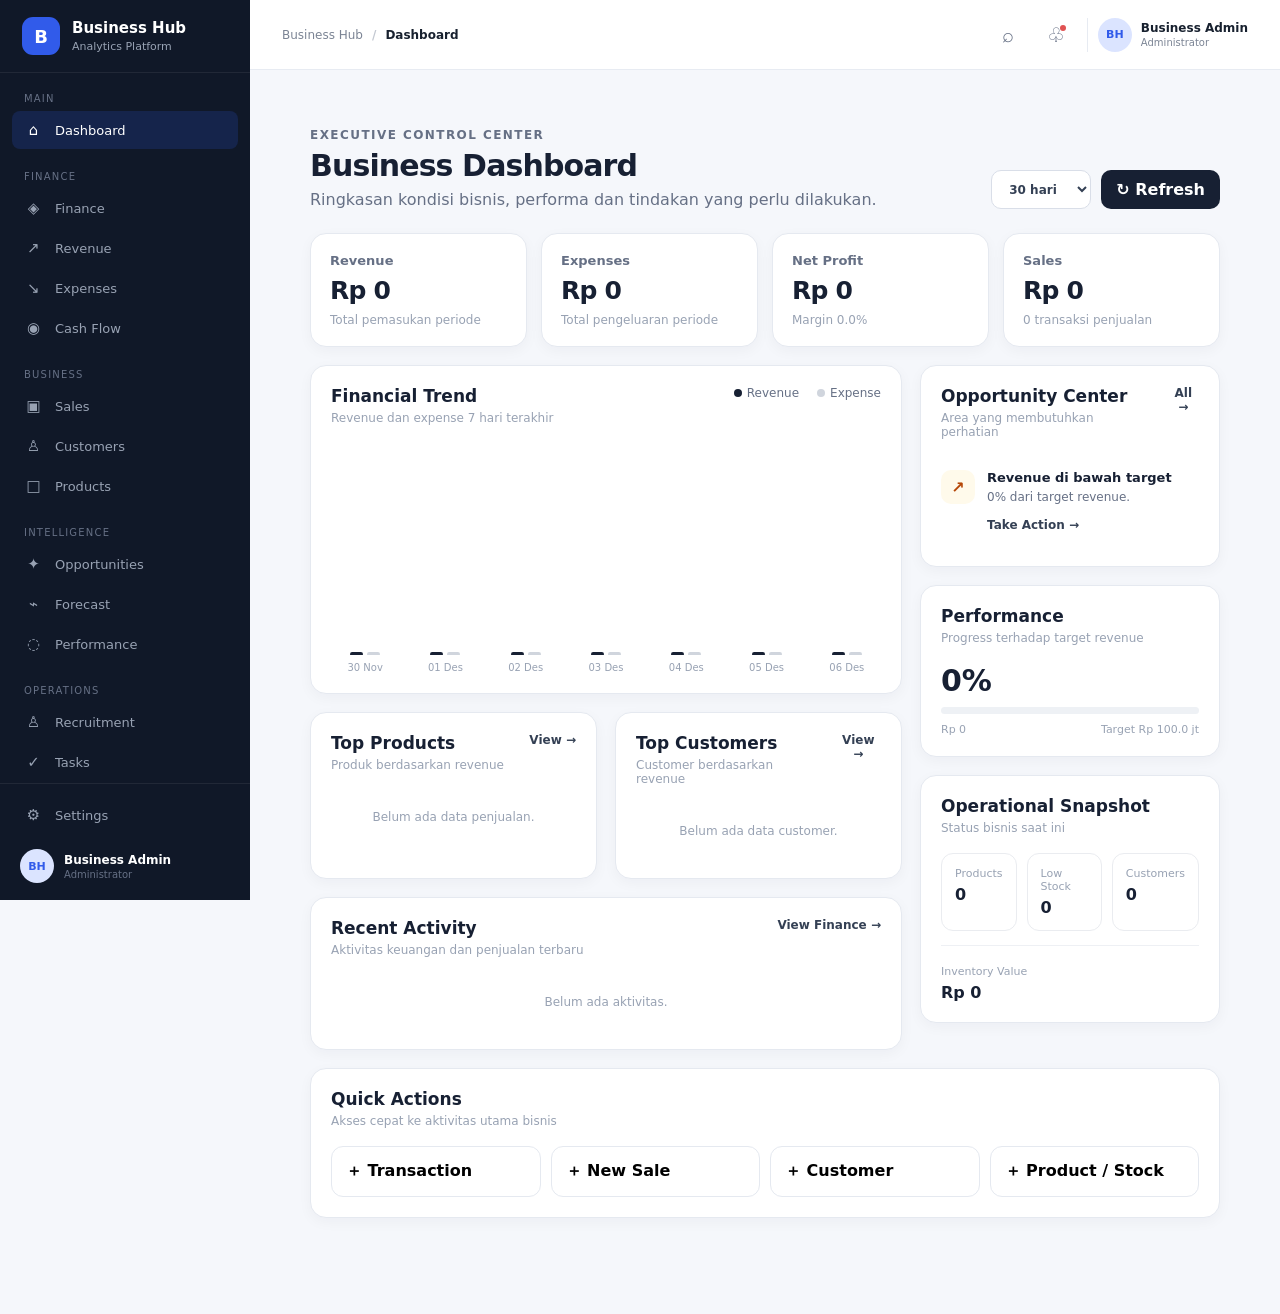
==== commit a9e65828: "Replace dashboard with executive control center" ====
--- a/index.html
+++ b/index.html
@@ -5,7 +5,7 @@
   <meta name="viewport" content="width=device-width, initial-scale=1.0">
   <meta name="description" content="Business Finance & Operations Dashboard">
   <title>Business Hub — Executive Dashboard</title>
-  <link rel="stylesheet" href="style.css?v=20260923-dashboard">
+  <link rel="stylesheet" href="style.css">
 </head>
 
 <body>
@@ -791,7 +791,7 @@
   </div>
 
 
-  <script src="script.js?v=20260923-dashboard"></script>
+  <script src="script.js"></script>
 
 </body>
 </html>
--- a/style.css
+++ b/style.css
@@ -2041,1204 +2041,3 @@
     padding: 16px;
   }
 }
-
-/* =========================================================
-   DASHBOARD UI V1
-   VISUAL ONLY — NO ROUTER / DATA / FUNCTION CHANGES
-========================================================= */
-
-.live-dashboard {
-  width: 100%;
-  max-width: 1500px;
-  margin: 0 auto;
-}
-
-/* ---------- Dashboard Header ---------- */
-
-.live-dashboard .page-header,
-.content > .page-header {
-  margin-bottom: 24px;
-}
-
-.live-dashboard h1 {
-  font-size: clamp(26px, 3vw, 34px);
-  line-height: 1.15;
-  letter-spacing: -0.6px;
-  margin: 0 0 7px;
-}
-
-.live-dashboard .subtitle {
-  color: #667085;
-  font-size: 14px;
-  margin: 0;
-}
-
-/* ---------- Metric Grid ---------- */
-
-.live-metrics {
-  display: grid;
-  grid-template-columns: repeat(4, minmax(0, 1fr));
-  gap: 16px;
-  margin-bottom: 20px;
-}
-
-.live-metric {
-  position: relative;
-  min-height: 128px;
-  padding: 20px;
-  border: 1px solid #e8ecf2;
-  border-radius: 18px;
-  background: #fff;
-  box-shadow: 0 6px 20px rgba(16, 24, 40, .05);
-  overflow: hidden;
-  transition:
-    transform .18s ease,
-    box-shadow .18s ease,
-    border-color .18s ease;
-}
-
-.live-metric:hover {
-  transform: translateY(-2px);
-  box-shadow: 0 12px 28px rgba(16, 24, 40, .09);
-  border-color: #d9dee8;
-}
-
-.live-metric::after {
-  content: "";
-  position: absolute;
-  right: -28px;
-  bottom: -38px;
-  width: 100px;
-  height: 100px;
-  border-radius: 50%;
-  background: rgba(99, 102, 241, .055);
-}
-
-.live-metric-label {
-  position: relative;
-  z-index: 1;
-  color: #667085;
-  font-size: 12px;
-  font-weight: 600;
-  letter-spacing: .02em;
-  text-transform: uppercase;
-}
-
-.live-metric-value {
-  position: relative;
-  z-index: 1;
-  margin-top: 12px;
-  color: #101828;
-  font-size: clamp(23px, 2.2vw, 31px);
-  line-height: 1.1;
-  font-weight: 750;
-  letter-spacing: -0.7px;
-}
-
-/* ---------- Dashboard Cards ---------- */
-
-.live-card {
-  border: 1px solid #e8ecf2;
-  border-radius: 18px;
-  background: #fff;
-  box-shadow: 0 6px 20px rgba(16, 24, 40, .045);
-  overflow: hidden;
-  margin-bottom: 18px;
-}
-
-.live-card-head {
-  display: flex;
-  align-items: flex-start;
-  justify-content: space-between;
-  gap: 16px;
-  padding: 20px 22px;
-  border-bottom: 1px solid #edf0f4;
-}
-
-.live-card-head h2 {
-  margin: 0;
-  color: #101828;
-  font-size: 16px;
-  font-weight: 700;
-  letter-spacing: -.15px;
-}
-
-.live-card-head p {
-  margin: 5px 0 0;
-  color: #667085;
-  font-size: 12px;
-  line-height: 1.5;
-}
-
-/* ---------- Tables ---------- */
-
-.live-table {
-  width: 100%;
-  border-collapse: collapse;
-}
-
-.live-table th {
-  padding: 12px 20px;
-  background: #f8fafc;
-  color: #667085;
-  border-bottom: 1px solid #eaecf0;
-  font-size: 11px;
-  font-weight: 700;
-  text-align: left;
-  text-transform: uppercase;
-  letter-spacing: .04em;
-  white-space: nowrap;
-}
-
-.live-table td {
-  padding: 15px 20px;
-  color: #344054;
-  border-bottom: 1px solid #f0f2f5;
-  font-size: 13px;
-  vertical-align: middle;
-}
-
-.live-table tbody tr {
-  transition: background .15s ease;
-}
-
-.live-table tbody tr:hover {
-  background: #f9fafb;
-}
-
-.live-table tbody tr:last-child td {
-  border-bottom: 0;
-}
-
-.live-table td strong {
-  color: #101828;
-  font-weight: 650;
-}
-
-/* ---------- Quick Actions ---------- */
-
-.live-quick {
-  display: grid;
-  grid-template-columns: repeat(6, minmax(0, 1fr));
-  gap: 10px;
-  padding: 18px 20px 20px;
-}
-
-.live-quick button {
-  min-height: 46px;
-  padding: 10px 12px;
-  border: 1px solid #e0e5ec;
-  border-radius: 11px;
-  background: #fff;
-  color: #344054;
-  font-size: 12px;
-  font-weight: 650;
-  cursor: pointer;
-  transition:
-    background .15s ease,
-    border-color .15s ease,
-    transform .15s ease;
-}
-
-.live-quick button:hover {
-  background: #f8fafc;
-  border-color: #cfd6e1;
-  transform: translateY(-1px);
-}
-
-.live-quick button:active {
-  transform: translateY(0);
-}
-
-/* ---------- Status / Badge ---------- */
-
-.live-dashboard .status-badge,
-.live-card .status-badge {
-  display: inline-flex;
-  align-items: center;
-  gap: 5px;
-  min-height: 24px;
-  padding: 4px 9px;
-  border-radius: 999px;
-  font-size: 11px;
-  font-weight: 700;
-}
-
-/* ---------- General Dashboard Spacing ---------- */
-
-.live-dashboard > div,
-.live-dashboard > section {
-  margin-bottom: 18px;
-}
-
-.live-dashboard > div:last-child,
-.live-dashboard > section:last-child {
-  margin-bottom: 0;
-}
-
-/* ---------- Scroll Safety ---------- */
-
-.live-card > div[style*="overflow-x"] {
-  max-width: 100%;
-  overflow-x: auto !important;
-  -webkit-overflow-scrolling: touch;
-}
-
-/* ---------- Tablet ---------- */
-
-@media (max-width: 1100px) {
-
-  .live-metrics {
-    grid-template-columns: repeat(2, minmax(0, 1fr));
-  }
-
-  .live-quick {
-    grid-template-columns: repeat(3, minmax(0, 1fr));
-  }
-
-}
-
-/* ---------- Mobile ---------- */
-
-@media (max-width: 700px) {
-
-  .live-dashboard {
-    width: 100%;
-  }
-
-  .live-metrics {
-    grid-template-columns: 1fr;
-    gap: 12px;
-  }
-
-  .live-metric {
-    min-height: 108px;
-    padding: 17px;
-    border-radius: 15px;
-  }
-
-  .live-metric-value {
-    font-size: 25px;
-  }
-
-  .live-card {
-    border-radius: 15px;
-    margin-bottom: 14px;
-  }
-
-  .live-card-head {
-    padding: 16px;
-  }
-
-  .live-table th {
-    padding: 10px 13px;
-    font-size: 10px;
-  }
-
-  .live-table td {
-    padding: 12px 13px;
-    font-size: 12px;
-  }
-
-  .live-quick {
-    grid-template-columns: repeat(2, minmax(0, 1fr));
-    gap: 8px;
-    padding: 14px;
-  }
-
-  .live-quick button {
-    min-height: 44px;
-    font-size: 11px;
-  }
-
-}
-
-/* ---------- Small Phones ---------- */
-
-@media (max-width: 400px) {
-
-  .live-quick {
-    grid-template-columns: 1fr;
-  }
-
-  .live-card-head {
-    padding: 14px;
-  }
-
-}
-
-/* =========================================================
-   END DASHBOARD UI V1
-========================================================= */
-
-/* =========================================================
-   DASHBOARD UI V2 — ACTUAL LIVE DASHBOARD
-   VISUAL ONLY — NO JS / NO DATA / NO ROUTER CHANGE
-   ========================================================= */
-
-.live-dash {
-  width: 100%;
-  max-width: 1480px;
-  margin: 0 auto;
-  padding: 8px 4px 40px;
-  color: #172033;
-}
-
-/* ---------- HEADER ---------- */
-
-.live-dash-head {
-  display: flex !important;
-  align-items: flex-end !important;
-  justify-content: space-between !important;
-  gap: 24px !important;
-  margin-bottom: 28px !important;
-  padding: 4px 2px 0 !important;
-}
-
-.live-dash-head h1 {
-  margin: 0 !important;
-  font-size: 30px !important;
-  line-height: 1.15 !important;
-  font-weight: 800 !important;
-  letter-spacing: -0.8px !important;
-  color: #111827 !important;
-}
-
-.live-dash-head p {
-  margin: 8px 0 0 !important;
-  color: #667085 !important;
-  font-size: 14px !important;
-  line-height: 1.5 !important;
-}
-
-.live-dash-date {
-  display: inline-flex !important;
-  align-items: center !important;
-  min-height: 38px !important;
-  padding: 9px 14px !important;
-  border: 1px solid #e4e7ec !important;
-  border-radius: 10px !important;
-  background: #ffffff !important;
-  color: #667085 !important;
-  font-size: 13px !important;
-  font-weight: 600 !important;
-  box-shadow: 0 2px 8px rgba(16,24,40,.04) !important;
-}
-
-/* ---------- KPI AREA ---------- */
-
-.live-kpis {
-  display: grid !important;
-  grid-template-columns: repeat(4, minmax(0, 1fr)) !important;
-  gap: 16px !important;
-  margin-bottom: 20px !important;
-}
-
-.live-kpi {
-  position: relative !important;
-  min-width: 0 !important;
-  padding: 21px 22px !important;
-  border: 1px solid #e4e7ec !important;
-  border-radius: 16px !important;
-  background: #ffffff !important;
-  box-shadow: 0 6px 18px rgba(16,24,40,.055) !important;
-  overflow: hidden !important;
-  transition: transform .18s ease, box-shadow .18s ease, border-color .18s ease !important;
-}
-
-.live-kpi:hover {
-  transform: translateY(-2px) !important;
-  border-color: #d0d5dd !important;
-  box-shadow: 0 12px 28px rgba(16,24,40,.09) !important;
-}
-
-.live-kpi::before {
-  content: "" !important;
-  position: absolute !important;
-  left: 0 !important;
-  top: 0 !important;
-  bottom: 0 !important;
-  width: 4px !important;
-  background: #344054 !important;
-}
-
-.live-kpi:nth-child(2)::before {
-  background: #12b76a !important;
-}
-
-.live-kpi:nth-child(3)::before {
-  background: #f79009 !important;
-}
-
-.live-kpi:nth-child(4)::before {
-  background: #7f56d9 !important;
-}
-
-.live-kpi-label {
-  margin-bottom: 9px !important;
-  color: #667085 !important;
-  font-size: 12px !important;
-  font-weight: 700 !important;
-  letter-spacing: .03em !important;
-  text-transform: uppercase !important;
-}
-
-.live-kpi-value {
-  margin: 0 !important;
-  color: #101828 !important;
-  font-size: 25px !important;
-  line-height: 1.2 !important;
-  font-weight: 800 !important;
-  letter-spacing: -0.5px !important;
-  white-space: nowrap !important;
-  overflow: hidden !important;
-  text-overflow: ellipsis !important;
-}
-
-.live-kpi-sub {
-  margin-top: 8px !important;
-  color: #98a2b3 !important;
-  font-size: 12px !important;
-  line-height: 1.4 !important;
-}
-
-/* ---------- MAIN GRID ---------- */
-
-.live-grid {
-  display: grid !important;
-  grid-template-columns: minmax(0, 1.55fr) minmax(300px, .85fr) !important;
-  gap: 18px !important;
-  align-items: start !important;
-}
-
-/* ---------- CARDS ---------- */
-
-.live-card {
-  min-width: 0 !important;
-  border: 1px solid #e4e7ec !important;
-  border-radius: 16px !important;
-  background: #ffffff !important;
-  box-shadow: 0 5px 18px rgba(16,24,40,.045) !important;
-  overflow: hidden !important;
-}
-
-.live-card + .live-card {
-  margin-top: 18px !important;
-}
-
-.live-card-head {
-  display: flex !important;
-  align-items: flex-start !important;
-  justify-content: space-between !important;
-  gap: 16px !important;
-  padding: 19px 21px 16px !important;
-  border-bottom: 1px solid #f0f2f5 !important;
-}
-
-.live-card-head h2 {
-  margin: 0 !important;
-  color: #101828 !important;
-  font-size: 16px !important;
-  line-height: 1.3 !important;
-  font-weight: 800 !important;
-}
-
-.live-card-head p {
-  margin: 5px 0 0 !important;
-  color: #98a2b3 !important;
-  font-size: 12px !important;
-  line-height: 1.45 !important;
-}
-
-/* ---------- FINANCIAL SUMMARY ---------- */
-
-.live-finance-row {
-  display: grid !important;
-  grid-template-columns: repeat(3, minmax(0, 1fr)) !important;
-  gap: 12px !important;
-  padding: 18px 20px 14px !important;
-}
-
-.live-finance-box {
-  padding: 14px 15px !important;
-  border: 1px solid #eaecf0 !important;
-  border-radius: 12px !important;
-  background: #f9fafb !important;
-}
-
-.live-finance-box span {
-  display: block !important;
-  margin-bottom: 6px !important;
-  color: #667085 !important;
-  font-size: 11px !important;
-  font-weight: 700 !important;
-  text-transform: uppercase !important;
-  letter-spacing: .025em !important;
-}
-
-.live-finance-box strong {
-  display: block !important;
-  color: #101828 !important;
-  font-size: 17px !important;
-  font-weight: 800 !important;
-}
-
-/* ---------- PROGRESS / BARS ---------- */
-
-.live-bar {
-  padding: 7px 20px 14px !important;
-}
-
-.live-bar-label {
-  display: flex !important;
-  justify-content: space-between !important;
-  gap: 12px !important;
-  margin-bottom: 7px !important;
-  color: #475467 !important;
-  font-size: 12px !important;
-  font-weight: 600 !important;
-}
-
-.live-bar-track {
-  height: 8px !important;
-  border-radius: 999px !important;
-  background: #eaecf0 !important;
-  overflow: hidden !important;
-}
-
-.live-bar-fill {
-  height: 100% !important;
-  min-width: 3px !important;
-  border-radius: inherit !important;
-  background: #344054 !important;
-  transition: width .35s ease !important;
-}
-
-/* ---------- OPPORTUNITIES ---------- */
-
-.live-opportunity {
-  position: relative !important;
-  margin: 0 20px !important;
-  padding: 15px 0 !important;
-  border-bottom: 1px solid #f0f2f5 !important;
-}
-
-.live-opportunity:last-child {
-  border-bottom: 0 !important;
-}
-
-.live-op-title {
-  display: flex !important;
-  align-items: center !important;
-  gap: 8px !important;
-  color: #101828 !important;
-  font-size: 13px !important;
-  font-weight: 750 !important;
-}
-
-.live-op-text {
-  margin: 7px 0 10px 20px !important;
-  color: #667085 !important;
-  font-size: 12px !important;
-  line-height: 1.5 !important;
-}
-
-.live-op-action {
-  margin-left: 20px !important;
-  border: 1px solid #d0d5dd !important;
-  border-radius: 8px !important;
-  background: #ffffff !important;
-  color: #344054 !important;
-  padding: 7px 11px !important;
-  font-size: 11px !important;
-  font-weight: 700 !important;
-  cursor: pointer !important;
-  transition: all .15s ease !important;
-}
-
-.live-op-action:hover {
-  background: #f9fafb !important;
-  border-color: #98a2b3 !important;
-  transform: translateY(-1px) !important;
-}
-
-.live-dot {
-  width: 8px !important;
-  height: 8px !important;
-  min-width: 8px !important;
-  border-radius: 50% !important;
-  background: #12b76a !important;
-}
-
-.live-dot.warning {
-  background: #f79009 !important;
-}
-
-.live-dot.danger {
-  background: #f04438 !important;
-}
-
-/* ---------- SECONDARY METRICS ---------- */
-
-.live-metrics {
-  display: grid !important;
-  grid-template-columns: repeat(4, minmax(0, 1fr)) !important;
-  gap: 12px !important;
-  padding: 18px 20px !important;
-}
-
-.live-metric {
-  min-width: 0 !important;
-  padding: 14px !important;
-  border: 1px solid #eaecf0 !important;
-  border-radius: 12px !important;
-  background: #f9fafb !important;
-}
-
-.live-metric-label {
-  margin-bottom: 6px !important;
-  color: #667085 !important;
-  font-size: 11px !important;
-  font-weight: 700 !important;
-}
-
-.live-metric-value {
-  color: #101828 !important;
-  font-size: 18px !important;
-  line-height: 1.25 !important;
-  font-weight: 800 !important;
-}
-
-/* ---------- TABLE ---------- */
-
-.live-table {
-  width: 100% !important;
-  border-collapse: collapse !important;
-  border-spacing: 0 !important;
-}
-
-.live-table th {
-  padding: 12px 16px !important;
-  border-bottom: 1px solid #eaecf0 !important;
-  background: #f9fafb !important;
-  color: #667085 !important;
-  font-size: 10px !important;
-  font-weight: 800 !important;
-  text-align: left !important;
-  text-transform: uppercase !important;
-  letter-spacing: .045em !important;
-  white-space: nowrap !important;
-}
-
-.live-table td {
-  padding: 14px 16px !important;
-  border-bottom: 1px solid #f2f4f7 !important;
-  color: #475467 !important;
-  font-size: 12px !important;
-  vertical-align: middle !important;
-}
-
-.live-table tbody tr {
-  transition: background .15s ease !important;
-}
-
-.live-table tbody tr:hover {
-  background: #f9fafb !important;
-}
-
-.live-table tbody tr:last-child td {
-  border-bottom: 0 !important;
-}
-
-.live-table td strong {
-  color: #101828 !important;
-  font-weight: 750 !important;
-}
-
-/* ---------- QUICK ACTIONS ---------- */
-
-.live-quick {
-  display: grid !important;
-  grid-template-columns: repeat(2, minmax(0, 1fr)) !important;
-  gap: 10px !important;
-  padding: 18px 20px 20px !important;
-}
-
-.live-quick button {
-  min-height: 46px !important;
-  padding: 10px 12px !important;
-  border: 1px solid #d0d5dd !important;
-  border-radius: 10px !important;
-  background: #ffffff !important;
-  color: #344054 !important;
-  font-size: 12px !important;
-  font-weight: 750 !important;
-  cursor: pointer !important;
-  transition: all .16s ease !important;
-}
-
-.live-quick button:hover {
-  border-color: #98a2b3 !important;
-  background: #f9fafb !important;
-  transform: translateY(-1px) !important;
-  box-shadow: 0 4px 10px rgba(16,24,40,.06) !important;
-}
-
-.live-quick button:active {
-  transform: translateY(0) !important;
-}
-
-/* ---------- RESPONSIVE ---------- */
-
-@media (max-width: 1100px) {
-  .live-kpis {
-    grid-template-columns: repeat(2, minmax(0, 1fr)) !important;
-  }
-
-  .live-grid {
-    grid-template-columns: 1fr !important;
-  }
-}
-
-@media (max-width: 700px) {
-  .live-dash {
-    padding: 4px 0 28px !important;
-  }
-
-  .live-dash-head {
-    align-items: flex-start !important;
-    flex-direction: column !important;
-    margin-bottom: 18px !important;
-  }
-
-  .live-dash-head h1 {
-    font-size: 24px !important;
-  }
-
-  .live-kpis {
-    grid-template-columns: 1fr 1fr !important;
-    gap: 10px !important;
-  }
-
-  .live-kpi {
-    padding: 16px !important;
-    border-radius: 13px !important;
-  }
-
-  .live-kpi-value {
-    font-size: 19px !important;
-  }
-
-  .live-finance-row {
-    grid-template-columns: 1fr !important;
-  }
-
-  .live-metrics {
-    grid-template-columns: 1fr 1fr !important;
-  }
-
-  .live-card-head {
-    padding: 16px !important;
-  }
-
-  .live-table {
-    min-width: 620px !important;
-  }
-
-  .live-card > div[style*="overflow-x"] {
-    overflow-x: auto !important;
-  }
-}
-
-@media (max-width: 430px) {
-  .live-kpis {
-    grid-template-columns: 1fr !important;
-  }
-
-  .live-metrics {
-    grid-template-columns: 1fr !important;
-  }
-
-  .live-quick {
-    grid-template-columns: 1fr !important;
-  }
-}
-
-/* =========================================================
-   END DASHBOARD UI V2
-   ========================================================= */
-
-/* =========================================================
-   DASHBOARD UI V3 — FINAL VISUAL OVERRIDE
-   UI ONLY — DO NOT TOUCH DASHBOARD LOGIC
-   ========================================================= */
-
-.content > .live-dash {
-  padding: 4px 2px 32px !important;
-  color: #172033 !important;
-}
-
-/* HEADER */
-.content > .live-dash .live-dash-head {
-  margin-bottom: 24px !important;
-  padding: 4px 2px !important;
-}
-
-.content > .live-dash .live-dash-head h1 {
-  font-size: 30px !important;
-  font-weight: 800 !important;
-  letter-spacing: -0.7px !important;
-  color: #111827 !important;
-}
-
-.content > .live-dash .live-dash-head p {
-  margin-top: 7px !important;
-  font-size: 13px !important;
-  color: #667085 !important;
-}
-
-.content > .live-dash .live-dash-date {
-  padding: 10px 15px !important;
-  border: 1px solid #e4e7ec !important;
-  border-radius: 12px !important;
-  background: #ffffff !important;
-  color: #475467 !important;
-  font-weight: 600 !important;
-  box-shadow: 0 2px 8px rgba(16,24,40,.04) !important;
-}
-
-/* KPI */
-.content > .live-dash .live-kpis {
-  gap: 16px !important;
-  margin-bottom: 22px !important;
-}
-
-.content > .live-dash .live-kpi {
-  position: relative !important;
-  min-height: 122px !important;
-  padding: 21px !important;
-  border: 1px solid #e4e7ec !important;
-  border-radius: 16px !important;
-  background: #ffffff !important;
-  box-shadow: 0 4px 16px rgba(16,24,40,.055) !important;
-  overflow: hidden !important;
-  transition: transform .18s ease, box-shadow .18s ease !important;
-}
-
-.content > .live-dash .live-kpi:hover {
-  transform: translateY(-2px) !important;
-  box-shadow: 0 8px 22px rgba(16,24,40,.09) !important;
-}
-
-.content > .live-dash .live-kpi::after {
-  content: "" !important;
-  position: absolute !important;
-  top: 0 !important;
-  left: 0 !important;
-  width: 4px !important;
-  height: 100% !important;
-  background: #344054 !important;
-}
-
-.content > .live-dash .live-kpi:nth-child(2)::after {
-  background: #12b76a !important;
-}
-
-.content > .live-dash .live-kpi:nth-child(3)::after {
-  background: #f79009 !important;
-}
-
-.content > .live-dash .live-kpi:nth-child(4)::after {
-  background: #7f56d9 !important;
-}
-
-.content > .live-dash .live-kpi-label {
-  font-size: 11px !important;
-  font-weight: 700 !important;
-  letter-spacing: .35px !important;
-  text-transform: uppercase !important;
-  color: #667085 !important;
-}
-
-.content > .live-dash .live-kpi-value {
-  margin-top: 9px !important;
-  font-size: 25px !important;
-  font-weight: 800 !important;
-  letter-spacing: -0.5px !important;
-  color: #101828 !important;
-}
-
-.content > .live-dash .live-kpi-sub {
-  margin-top: 8px !important;
-  font-size: 11px !important;
-  color: #98a2b3 !important;
-}
-
-/* MAIN CARDS */
-.content > .live-dash .live-grid {
-  gap: 18px !important;
-  margin-bottom: 18px !important;
-}
-
-.content > .live-dash .live-card {
-  padding: 21px !important;
-  border: 1px solid #e4e7ec !important;
-  border-radius: 16px !important;
-  background: #ffffff !important;
-  box-shadow: 0 4px 16px rgba(16,24,40,.05) !important;
-}
-
-.content > .live-dash .live-card-head {
-  margin-bottom: 19px !important;
-  padding-bottom: 14px !important;
-  border-bottom: 1px solid #f2f4f7 !important;
-}
-
-.content > .live-dash .live-card-head h2 {
-  font-size: 15px !important;
-  font-weight: 750 !important;
-  color: #101828 !important;
-}
-
-.content > .live-dash .live-card-head p {
-  font-size: 11px !important;
-  color: #667085 !important;
-}
-
-/* FINANCE SUMMARY */
-.content > .live-dash .live-finance-row {
-  gap: 12px !important;
-  margin-bottom: 21px !important;
-}
-
-.content > .live-dash .live-finance-box {
-  padding: 15px !important;
-  border: 1px solid #f0f2f5 !important;
-  border-radius: 12px !important;
-  background: #f8fafc !important;
-}
-
-.content > .live-dash .live-finance-box span {
-  font-size: 10px !important;
-  font-weight: 600 !important;
-  color: #667085 !important;
-}
-
-.content > .live-dash .live-finance-box strong {
-  font-size: 16px !important;
-  font-weight: 800 !important;
-  color: #101828 !important;
-}
-
-/* BARS */
-.content > .live-dash .live-bar {
-  margin-top: 15px !important;
-}
-
-.content > .live-dash .live-bar-label {
-  margin-bottom: 7px !important;
-  font-size: 11px !important;
-  font-weight: 600 !important;
-}
-
-.content > .live-dash .live-bar-track {
-  height: 9px !important;
-  border-radius: 99px !important;
-  background: #eaecf0 !important;
-}
-
-.content > .live-dash .live-bar-fill {
-  border-radius: 99px !important;
-  background: linear-gradient(90deg,#344054,#667085) !important;
-}
-
-/* OPPORTUNITY */
-.content > .live-dash .live-opportunity {
-  padding: 14px !important;
-  margin-bottom: 10px !important;
-  border: 1px solid #eaecf0 !important;
-  border-radius: 12px !important;
-  background: #fcfcfd !important;
-  transition: border-color .15s ease, transform .15s ease !important;
-}
-
-.content > .live-dash .live-opportunity:hover {
-  border-color: #d0d5dd !important;
-  transform: translateX(2px) !important;
-}
-
-.content > .live-dash .live-op-title {
-  font-size: 12px !important;
-  font-weight: 750 !important;
-}
-
-.content > .live-dash .live-op-text {
-  font-size: 11px !important;
-  line-height: 1.55 !important;
-  color: #667085 !important;
-}
-
-.content > .live-dash .live-op-action {
-  margin-top: 9px !important;
-  color: #344054 !important;
-  font-weight: 750 !important;
-}
-
-/* METRICS */
-.content > .live-dash .live-metrics {
-  gap: 12px !important;
-}
-
-.content > .live-dash .live-metric {
-  padding: 15px !important;
-  border: 1px solid #eaecf0 !important;
-  border-radius: 12px !important;
-  background: #ffffff !important;
-  transition: box-shadow .15s ease, transform .15s ease !important;
-}
-
-.content > .live-dash .live-metric:hover {
-  transform: translateY(-1px) !important;
-  box-shadow: 0 4px 12px rgba(16,24,40,.06) !important;
-}
-
-.content > .live-dash .live-metric-label {
-  font-size: 10px !important;
-  font-weight: 650 !important;
-  color: #667085 !important;
-}
-
-.content > .live-dash .live-metric-value {
-  margin-top: 7px !important;
-  font-size: 17px !important;
-  font-weight: 800 !important;
-  color: #101828 !important;
-}
-
-/* TABLE */
-.content > .live-dash .live-table {
-  border-spacing: 0 !important;
-  overflow: hidden !important;
-}
-
-.content > .live-dash .live-table th {
-  padding: 12px 11px !important;
-  background: #f8fafc !important;
-  border-bottom: 1px solid #eaecf0 !important;
-  font-size: 9px !important;
-  font-weight: 750 !important;
-  letter-spacing: .45px !important;
-  color: #667085 !important;
-}
-
-.content > .live-dash .live-table td {
-  padding: 13px 11px !important;
-  border-top: 1px solid #f2f4f7 !important;
-  font-size: 11px !important;
-  color: #344054 !important;
-}
-
-.content > .live-dash .live-table tr:hover td {
-  background: #f9fafb !important;
-}
-
-/* QUICK ACTIONS */
-.content > .live-dash .live-quick {
-  gap: 10px !important;
-}
-
-.content > .live-dash .live-quick button {
-  min-height: 66px !important;
-  padding: 10px !important;
-  border: 1px solid #e4e7ec !important;
-  border-radius: 12px !important;
-  background: #ffffff !important;
-  color: #344054 !important;
-  font-size: 11px !important;
-  font-weight: 700 !important;
-  transition: all .16s ease !important;
-}
-
-.content > .live-dash .live-quick button:hover {
-  transform: translateY(-2px) !important;
-  border-color: #98a2b3 !important;
-  background: #f8fafc !important;
-  box-shadow: 0 5px 14px rgba(16,24,40,.07) !important;
-}
-
-/* STATUS DOTS */
-.content > .live-dash .live-dot {
-  width: 8px !important;
-  height: 8px !important;
-  margin-right: 7px !important;
-}
-
-/* MOBILE */
-@media (max-width: 1050px) {
-  .content > .live-dash .live-kpis {
-    grid-template-columns: repeat(2, minmax(0,1fr)) !important;
-  }
-
-  .content > .live-dash .live-grid {
-    grid-template-columns: 1fr !important;
-  }
-
-  .content > .live-dash .live-quick {
-    grid-template-columns: repeat(3,minmax(0,1fr)) !important;
-  }
-}
-
-@media (max-width: 600px) {
-  .content > .live-dash {
-    padding: 0 0 24px !important;
-  }
-
-  .content > .live-dash .live-dash-head h1 {
-    font-size: 24px !important;
-  }
-
-  .content > .live-dash .live-dash-head {
-    gap: 12px !important;
-    margin-bottom: 18px !important;
-  }
-
-  .content > .live-dash .live-kpis {
-    grid-template-columns: 1fr !important;
-    gap: 12px !important;
-  }
-
-  .content > .live-dash .live-kpi {
-    min-height: 108px !important;
-  }
-
-  .content > .live-dash .live-card {
-    padding: 16px !important;
-    border-radius: 14px !important;
-  }
-
-  .content > .live-dash .live-finance-row {
-    grid-template-columns: 1fr !important;
-  }
-
-  .content > .live-dash .live-metrics {
-    grid-template-columns: repeat(2,minmax(0,1fr)) !important;
-  }
-
-  .content > .live-dash .live-quick {
-    grid-template-columns: repeat(2,minmax(0,1fr)) !important;
-  }
-}
-
-@media (max-width: 430px) {
-  .content > .live-dash .live-metrics {
-    grid-template-columns: 1fr !important;
-  }
-
-  .content > .live-dash .live-quick {
-    grid-template-columns: 1fr !important;
-  }
-}
-
-/* =========================================================
-   END DASHBOARD UI V3
-   ========================================================= */
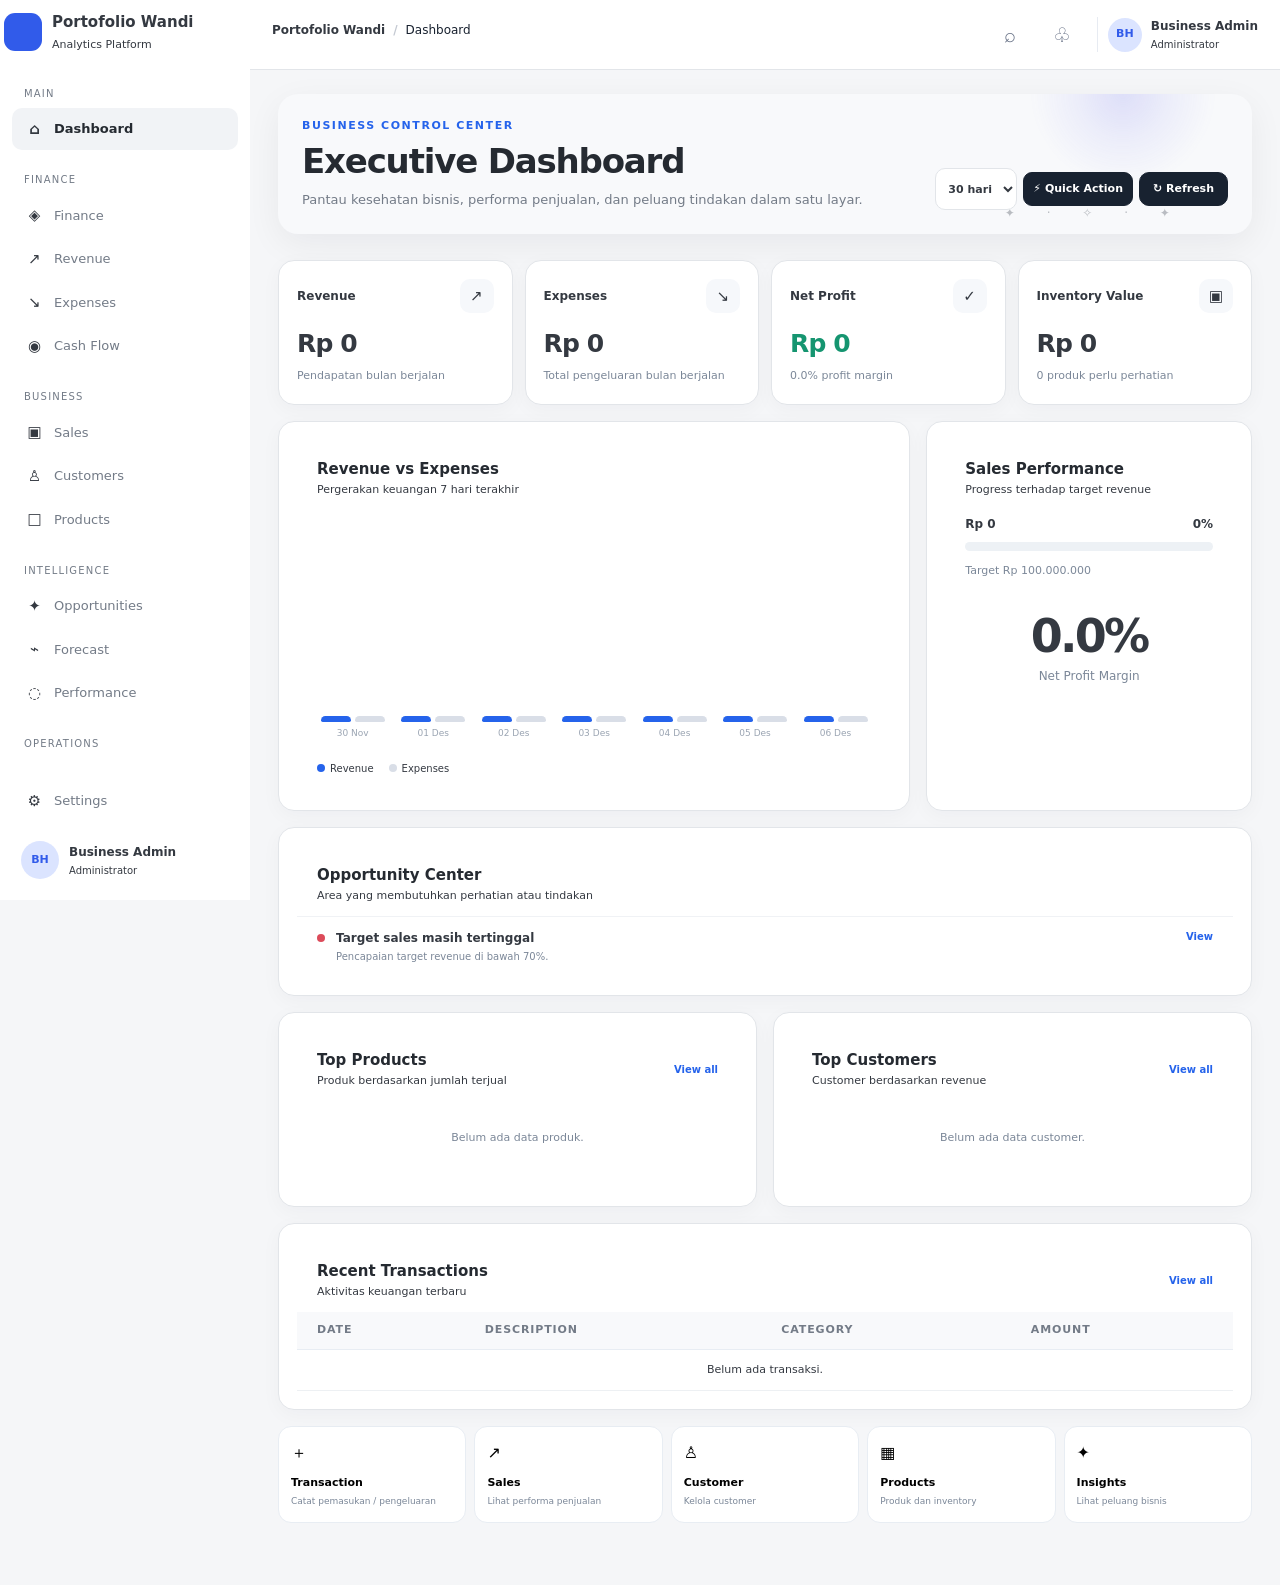
==== commit e8d7ee6c: "Add interactive portfolio demos" ====
--- a/index.html
+++ b/index.html
@@ -4,7 +4,7 @@
   <meta charset="UTF-8">
   <meta name="viewport" content="width=device-width, initial-scale=1.0">
   <meta name="description" content="Business Finance & Operations Dashboard">
-  <title>Business Hub — Executive Dashboard</title>
+  <title>Portofolio Wandi — Executive Dashboard</title>
   <link rel="stylesheet" href="style.css">
 </head>
 
@@ -18,7 +18,7 @@
       <div class="brand">
         <div class="brand-mark">B</div>
         <div>
-          <strong>Business Hub</strong>
+          <strong>Portofolio Wandi</strong>
           <span>Analytics Platform</span>
         </div>
       </div>
@@ -118,13 +118,13 @@
       </nav>
 
       <div class="sidebar-bottom">
-        <button class="nav-item">
+        <button class="nav-item" data-page="settings">
           <span>⚙</span>
           Settings
         </button>
 
-        <div class="profile-mini">
-          <div class="avatar">BH</div>
+        <div class="profile-mini" id="sidebarProfile">
+          <div class="avatar profile-avatar" id="sideProfileAvatar" title="Ubah foto profil">BH</div>
           <div>
             <strong>Business Admin</strong>
             <span>Administrator</span>
@@ -144,7 +144,7 @@
         <button class="mobile-menu" id="mobileMenu">☰</button>
 
         <div class="breadcrumb">
-          <span>Business Hub</span>
+          <span>Portofolio Wandi</span>
           <b>/</b>
           <strong>Dashboard</strong>
         </div>
@@ -158,8 +158,8 @@
             <i></i>
           </button>
 
-          <div class="top-profile">
-            <div class="avatar">BH</div>
+          <div class="top-profile" id="profileAvatarTrigger" title="Ubah foto profil">
+            <div class="avatar profile-avatar" id="topProfileAvatar">BH</div>
             <div class="top-profile-text">
               <strong>Business Admin</strong>
               <span>Administrator</span>
@@ -168,11 +168,20 @@
 
         </div>
 
+      <input
+        type="file"
+        id="profilePhotoInput"
+        accept="image/*"
+        style="display:none"
+      />
       </header>
 
 
       <!-- CONTENT -->
       <section class="content">
+
+      <!-- DASHBOARD EXTRA WIDGETS -->
+      <div id="dashboardExtras" class="dashboard-extras"></div>
 
         <!-- PAGE HEADER -->
         <div class="page-header">
--- a/style.css
+++ b/style.css
@@ -2041,3 +2041,6371 @@
     padding: 16px;
   }
 }
+
+/* =========================================================
+   PROFILE AVATAR V1
+   ========================================================= */
+.top-profile {
+  cursor: pointer;
+}
+
+.profile-avatar {
+  overflow: hidden;
+  position: relative;
+  transition: transform .18s ease, box-shadow .18s ease;
+}
+
+.profile-avatar:hover {
+  transform: scale(1.04);
+  box-shadow: 0 5px 18px rgba(0,0,0,.16);
+}
+
+
+/* =========================================================
+   PORTOFOLIO WANDI — SIDEBAR PROFILE
+   ========================================================= */
+.profile-mini {
+  display: flex !important;
+  align-items: center !important;
+  gap: 10px !important;
+}
+
+.profile-mini .profile-avatar,
+#sideProfileAvatar {
+  width: 38px !important;
+  height: 38px !important;
+  min-width: 38px !important;
+  min-height: 38px !important;
+  border-radius: 50% !important;
+  overflow: hidden !important;
+  background-position: center center !important;
+  background-size: cover !important;
+  background-repeat: no-repeat !important;
+  cursor: pointer !important;
+  flex-shrink: 0 !important;
+}
+
+.profile-mini .profile-avatar + *,
+#sidebarProfile > * {
+  min-width: 0;
+}
+
+#sideProfileAvatar {
+  transition: transform .18s ease, box-shadow .18s ease;
+}
+
+#sideProfileAvatar:hover {
+  transform: scale(1.04);
+}
+
+/* =========================================================
+   BREADCRUMB PROFILE — PORTOFOLIO WANDI
+   ========================================================= */
+.breadcrumb {
+  display: flex !important;
+  align-items: center !important;
+  gap: 9px !important;
+}
+
+.breadcrumb-profile {
+  width: 34px !important;
+  height: 34px !important;
+  min-width: 34px !important;
+  border-radius: 50% !important;
+  overflow: hidden !important;
+  cursor: pointer !important;
+  flex-shrink: 0 !important;
+}
+
+.breadcrumb-profile .avatar {
+  width: 34px !important;
+  height: 34px !important;
+  min-width: 34px !important;
+  border-radius: 50% !important;
+  overflow: hidden !important;
+  background-size: cover !important;
+  background-position: center !important;
+  background-repeat: no-repeat !important;
+  display: flex !important;
+  align-items: center !important;
+  justify-content: center !important;
+}
+
+/* =========================================================
+   PORTOFOLIO WANDI — BRAND PROFILE PHOTO
+   ========================================================= */
+.brand-mark.profile-brand-photo {
+  overflow: hidden !important;
+  background-size: cover !important;
+  background-position: center !important;
+  background-repeat: no-repeat !important;
+  color: transparent !important;
+  cursor: pointer !important;
+}
+
+/* =========================================================
+   BREADCRUMB UI — COMPACT
+   ========================================================= */
+.breadcrumb {
+  display: flex !important;
+  align-items: center !important;
+  gap: 7px !important;
+  white-space: nowrap !important;
+}
+
+.breadcrumb span,
+.breadcrumb strong {
+  margin: 0 !important;
+  padding: 0 !important;
+}
+
+.breadcrumb b {
+  margin: 0 1px !important;
+  padding: 0 !important;
+}
+
+.breadcrumb span {
+  font-weight: 600;
+}
+
+.breadcrumb strong {
+  font-weight: 500;
+}
+
+@media (max-width: 700px) {
+  .breadcrumb {
+    gap: 5px !important;
+  }
+}
+
+/* =========================================================
+   NOTIFICATION CENTER V1
+   ========================================================= */
+.notification-center {
+  position: fixed;
+  top: 72px;
+  right: 24px;
+  width: 360px;
+  max-width: calc(100vw - 30px);
+  background: var(--surface, #fff);
+  border: 1px solid var(--border, #e5e7eb);
+  border-radius: 16px;
+  box-shadow: 0 18px 45px rgba(0,0,0,.14);
+  z-index: 9999;
+  overflow: hidden;
+}
+
+.notification-center-head {
+  display: flex;
+  align-items: center;
+  justify-content: space-between;
+  padding: 16px 18px;
+  border-bottom: 1px solid var(--border, #e5e7eb);
+}
+
+.notification-center-head strong {
+  font-size: 15px;
+}
+
+.notification-count {
+  font-size: 11px;
+  padding: 4px 8px;
+  border-radius: 20px;
+  background: var(--red, #ef4444);
+  color: white;
+  font-weight: 700;
+}
+
+.notification-list {
+  max-height: 420px;
+  overflow-y: auto;
+}
+
+.notification-item {
+  display: flex;
+  gap: 12px;
+  padding: 14px 18px;
+  border-bottom: 1px solid var(--border, #e5e7eb);
+}
+
+.notification-item:last-child {
+  border-bottom: 0;
+}
+
+.notification-icon {
+  width: 34px;
+  height: 34px;
+  min-width: 34px;
+  border-radius: 10px;
+  display: flex;
+  align-items: center;
+  justify-content: center;
+  background: var(--surface-soft, #f3f4f6);
+}
+
+.notification-item strong {
+  display: block;
+  font-size: 13px;
+  margin-bottom: 3px;
+}
+
+.notification-item span {
+  display: block;
+  font-size: 12px;
+  line-height: 1.45;
+  color: var(--muted, #6b7280);
+}
+
+.notification-empty {
+  padding: 30px 18px;
+  text-align: center;
+  color: var(--muted, #6b7280);
+  font-size: 13px;
+}
+
+.notification-footer {
+  padding: 10px 18px;
+  border-top: 1px solid var(--border, #e5e7eb);
+  text-align: center;
+  font-size: 12px;
+  color: var(--muted, #6b7280);
+}
+
+@media (max-width: 600px) {
+  .notification-center {
+    top: 65px;
+    right: 12px;
+    width: calc(100vw - 24px);
+  }
+}
+
+/* =========================================================
+   NOTIFICATION POLISH V2
+   ========================================================= */
+
+.notification-button {
+  position: relative !important;
+  display: inline-flex !important;
+  align-items: center !important;
+  justify-content: center !important;
+  width: 42px !important;
+  height: 42px !important;
+  border-radius: 12px !important;
+  transition: transform .18s ease, background .18s ease, box-shadow .18s ease !important;
+}
+
+.notification-button:hover {
+  transform: translateY(-1px);
+  background: rgba(255,255,255,.07) !important;
+}
+
+.notification-bell {
+  display: inline-flex;
+  align-items: center;
+  justify-content: center;
+  font-size: 19px;
+  line-height: 1;
+  transform: rotate(180deg);
+  opacity: .9;
+}
+
+.notification-button.has-alert .notification-bell {
+  animation: notificationBellPulse 2.4s ease-in-out infinite;
+}
+
+.notification-count {
+  position: absolute;
+  top: 3px;
+  right: 3px;
+  min-width: 17px;
+  height: 17px;
+  padding: 0 4px;
+  border-radius: 999px;
+  display: none;
+  align-items: center;
+  justify-content: center;
+  background: var(--red, #ef4444);
+  color: #fff;
+  border: 2px solid var(--bg-card, #111827);
+  font-size: 9px;
+  line-height: 1;
+  font-weight: 800;
+  box-sizing: border-box;
+}
+
+.notification-count.show {
+  display: inline-flex;
+}
+
+.notification-button > i {
+  width: 6px !important;
+  height: 6px !important;
+  display: none !important;
+}
+
+.notification-center {
+  width: min(390px, calc(100vw - 28px)) !important;
+  border-radius: 18px !important;
+  overflow: hidden !important;
+  box-shadow: 0 20px 55px rgba(0,0,0,.30) !important;
+  border: 1px solid rgba(255,255,255,.08) !important;
+  animation: notificationDrop .18s ease-out;
+}
+
+.notification-center .notification-header {
+  padding: 16px 18px !important;
+  display: flex !important;
+  align-items: center !important;
+  justify-content: space-between !important;
+}
+
+.notification-center .notification-header strong {
+  font-size: 15px !important;
+  letter-spacing: -.01em;
+}
+
+.notification-center .notification-list {
+  max-height: 390px !important;
+  overflow-y: auto !important;
+}
+
+.notification-center .notification-item {
+  padding: 13px 17px !important;
+  transition: background .15s ease;
+}
+
+.notification-center .notification-item:hover {
+  background: rgba(255,255,255,.045) !important;
+}
+
+.notification-center .notification-footer {
+  padding: 11px 17px !important;
+  font-size: 11px !important;
+}
+
+@keyframes notificationDrop {
+  from {
+    opacity: 0;
+    transform: translateY(-7px) scale(.98);
+  }
+  to {
+    opacity: 1;
+    transform: translateY(0) scale(1);
+  }
+}
+
+@keyframes notificationBellPulse {
+  0%, 72%, 100% {
+    transform: rotate(180deg);
+  }
+  76% {
+    transform: rotate(174deg);
+  }
+  80% {
+    transform: rotate(186deg);
+  }
+  84% {
+    transform: rotate(178deg);
+  }
+}
+
+@media (max-width: 600px) {
+  .notification-button {
+    width: 38px !important;
+    height: 38px !important;
+  }
+
+  .notification-center {
+    top: 66px !important;
+    right: 14px !important;
+  }
+}
+
+
+/* =========================================================
+   NOTIFICATION ENGINE V2 UI
+   ========================================================= */
+
+.notification-center .notification-item {
+  position: relative;
+  cursor: pointer;
+  transition: background .16s ease, opacity .16s ease;
+}
+
+.notification-center .notification-item.unread {
+  background: rgba(59,130,246,.055);
+}
+
+.notification-center .notification-item.unread::before {
+  content: "";
+  position: absolute;
+  left: 7px;
+  top: 16px;
+  width: 6px;
+  height: 6px;
+  border-radius: 50%;
+  background: var(--red, #ef4444);
+}
+
+.notification-center .notification-item.notification-read {
+  opacity: .68;
+}
+
+.notification-center .notification-item.notification-read:hover {
+  opacity: 1;
+}
+
+.notification-center .notification-item.unread:hover {
+  background: rgba(59,130,246,.10);
+}
+
+.notification-center .notification-item::after {
+  content: "›";
+  position: absolute;
+  right: 15px;
+  top: 50%;
+  transform: translateY(-50%);
+  opacity: .35;
+  font-size: 18px;
+}
+
+.notification-center .notification-item:hover::after {
+  opacity: .8;
+}
+
+
+/* =========================================================
+   NOTIFICATION ENGINE V3
+   EVENT VISUALS
+   ========================================================= */
+
+.notification-center .notification-item {
+  min-height: 62px;
+}
+
+.notification-center .notification-item .notification-icon {
+  flex-shrink: 0;
+}
+
+.notification-center .notification-item.unread {
+  border-left: 2px solid rgba(239,68,68,.75);
+}
+
+
+/* =========================================================
+   PORTOFOLIO WANDI — UI CONSISTENCY V1
+   Visual-only patch
+   ========================================================= */
+
+:root {
+  --pw-radius-sm: 10px;
+  --pw-radius-md: 14px;
+  --pw-radius-lg: 18px;
+}
+
+/* ---------- PAGE HEADER ---------- */
+
+.page-header,
+.module-header,
+.content-header {
+  margin-bottom: 18px !important;
+}
+
+.page-header h1,
+.module-header h1,
+.content-header h1 {
+  margin-bottom: 4px !important;
+  letter-spacing: -.025em;
+}
+
+.page-header p,
+.module-header p,
+.content-header p {
+  margin-top: 0 !important;
+  opacity: .68;
+}
+
+/* ---------- BREADCRUMB ---------- */
+
+.breadcrumb {
+  margin-bottom: 10px !important;
+  min-height: 20px;
+}
+
+/* ---------- CARDS ---------- */
+
+.card,
+.kpi-card,
+.stat-card,
+.summary-card,
+.dashboard-card {
+  border-radius: var(--pw-radius-md) !important;
+}
+
+.card:hover,
+.kpi-card:hover,
+.stat-card:hover,
+.summary-card:hover {
+  transition:
+    transform .16s ease,
+    box-shadow .16s ease,
+    border-color .16s ease;
+}
+
+/* ---------- KPI ---------- */
+
+.kpi-grid,
+.stats-grid,
+.summary-grid {
+  gap: 14px !important;
+}
+
+.kpi-card,
+.stat-card {
+  min-height: 112px;
+}
+
+.kpi-card h2,
+.kpi-card h3,
+.stat-card h2,
+.stat-card h3 {
+  letter-spacing: -.025em;
+}
+
+/* ---------- BUTTONS ---------- */
+
+button,
+.btn,
+.button,
+.action-button {
+  border-radius: 10px;
+}
+
+button:not(:disabled),
+.btn:not(:disabled),
+.button:not(:disabled) {
+  transition:
+    transform .14s ease,
+    box-shadow .14s ease,
+    opacity .14s ease;
+}
+
+button:not(:disabled):hover,
+.btn:not(:disabled):hover,
+.button:not(:disabled):hover {
+  transform: translateY(-1px);
+}
+
+button:active,
+.btn:active,
+.button:active {
+  transform: translateY(0);
+}
+
+/* ---------- TABLE ---------- */
+
+table {
+  border-collapse: separate !important;
+  border-spacing: 0 !important;
+}
+
+thead th {
+  font-size: 11px !important;
+  font-weight: 700 !important;
+  letter-spacing: .035em;
+  text-transform: uppercase;
+  white-space: nowrap;
+}
+
+tbody td {
+  padding-top: 12px !important;
+  padding-bottom: 12px !important;
+}
+
+tbody tr {
+  transition: background .14s ease;
+}
+
+tbody tr:hover {
+  background: rgba(255,255,255,.025);
+}
+
+/* ---------- INPUT ---------- */
+
+input,
+select,
+textarea {
+  border-radius: 10px !important;
+}
+
+input:focus,
+select:focus,
+textarea:focus {
+  outline: none;
+}
+
+/* ---------- BADGES ---------- */
+
+.badge,
+.status-badge,
+.tag,
+.pill {
+  border-radius: 999px !important;
+}
+
+/* ---------- SECTION SPACING ---------- */
+
+.section,
+.module-section,
+.dashboard-section {
+  margin-bottom: 18px !important;
+}
+
+.section-title,
+.module-section-title {
+  margin-bottom: 10px !important;
+}
+
+/* ---------- ACTION BAR ---------- */
+
+.action-bar,
+.toolbar,
+.filters,
+.table-toolbar {
+  gap: 8px !important;
+  margin-bottom: 12px !important;
+}
+
+/* ---------- MODAL ---------- */
+
+.modal,
+.modal-content,
+.dialog {
+  border-radius: 18px !important;
+}
+
+.modal-header,
+.modal-footer {
+  padding-top: 15px !important;
+  padding-bottom: 15px !important;
+}
+
+/* ---------- MOBILE ---------- */
+
+@media (max-width: 900px) {
+
+  .page-header,
+  .module-header,
+  .content-header {
+    margin-bottom: 14px !important;
+  }
+
+  .kpi-grid,
+  .stats-grid,
+  .summary-grid {
+    gap: 10px !important;
+  }
+
+  .kpi-card,
+  .stat-card {
+    min-height: 96px;
+  }
+
+  .table-container,
+  .table-wrapper {
+    overflow-x: auto !important;
+    -webkit-overflow-scrolling: touch;
+  }
+}
+
+@media (max-width: 600px) {
+
+  .card,
+  .kpi-card,
+  .stat-card,
+  .summary-card {
+    border-radius: 12px !important;
+  }
+
+  .page-header h1,
+  .module-header h1,
+  .content-header h1 {
+    font-size: 21px !important;
+  }
+
+  thead th {
+    font-size: 10px !important;
+  }
+
+  tbody td {
+    padding-top: 10px !important;
+    padding-bottom: 10px !important;
+  }
+}
+
+
+/* =========================================================
+   PORTOFOLIO WANDI — DASHBOARD UI V2
+   Executive Control Center
+   Visual-only patch
+   ========================================================= */
+
+/* ---------- DASHBOARD CONTAINER ---------- */
+
+.dashboard-page,
+.dashboard-container,
+[data-page-content="dashboard"] {
+  max-width: 100%;
+}
+
+/* ---------- HERO / HEADER ---------- */
+
+.bh4-header,
+.bh4-hero,
+.dashboard-hero {
+  margin-bottom: 16px !important;
+}
+
+.bh4-header h1,
+.bh4-hero h1,
+.dashboard-hero h1 {
+  letter-spacing: -.035em !important;
+}
+
+/* ---------- KPI GRID ---------- */
+
+.bh4-kpis,
+.bh4-kpi-grid,
+.dashboard-kpis {
+  display: grid !important;
+  grid-template-columns: repeat(4, minmax(0, 1fr)) !important;
+  gap: 12px !important;
+  margin-bottom: 16px !important;
+}
+
+.bh4-kpi,
+.bh4-kpi-card,
+.dashboard-kpi {
+  min-width: 0 !important;
+  padding: 16px !important;
+  border-radius: 15px !important;
+}
+
+.bh4-kpi .value,
+.bh4-kpi-card .value,
+.dashboard-kpi .value {
+  letter-spacing: -.035em;
+  line-height: 1.1;
+}
+
+.bh4-kpi .label,
+.bh4-kpi-card .label,
+.dashboard-kpi .label {
+  font-size: 11px !important;
+  opacity: .65;
+}
+
+/* ---------- MAIN DASHBOARD GRID ---------- */
+
+.bh4-grid,
+.bh4-main-grid,
+.dashboard-main-grid {
+  gap: 14px !important;
+}
+
+/* ---------- DASHBOARD CARDS ---------- */
+
+.bh4-card,
+.bh4-panel,
+.dashboard-panel {
+  border-radius: 15px !important;
+}
+
+.bh4-card-header,
+.bh4-panel-header,
+.dashboard-panel-header {
+  padding-bottom: 10px !important;
+}
+
+/* ---------- CHART ---------- */
+
+.bh4-chart,
+.dashboard-chart {
+  min-height: 250px;
+}
+
+.bh4-chart canvas,
+.dashboard-chart canvas {
+  max-height: 260px;
+}
+
+/* ---------- OPPORTUNITY CENTER ---------- */
+
+.bh4-opportunity,
+.bh4-opportunities,
+.opportunity-center {
+  border-radius: 15px !important;
+}
+
+.bh4-opportunity-item,
+.opportunity-item {
+  transition:
+    background .15s ease,
+    transform .15s ease;
+}
+
+.bh4-opportunity-item:hover,
+.opportunity-item:hover {
+  transform: translateX(2px);
+  background: rgba(255,255,255,.025);
+}
+
+/* ---------- TOP PRODUCTS / CUSTOMERS ---------- */
+
+.bh4-list,
+.dashboard-list {
+  gap: 6px !important;
+}
+
+.bh4-list-item,
+.dashboard-list-item {
+  min-height: 48px;
+  border-radius: 10px;
+  padding: 8px 10px !important;
+}
+
+/* ---------- RECENT TRANSACTIONS ---------- */
+
+.bh4-transactions,
+.recent-transactions {
+  max-height: 360px;
+  overflow-y: auto;
+}
+
+.bh4-transactions::-webkit-scrollbar,
+.recent-transactions::-webkit-scrollbar {
+  width: 5px;
+}
+
+.bh4-transactions::-webkit-scrollbar-thumb,
+.recent-transactions::-webkit-scrollbar-thumb {
+  border-radius: 99px;
+}
+
+/* ---------- QUICK ACTIONS ---------- */
+
+.bh4-actions,
+.quick-actions {
+  display: grid !important;
+  grid-template-columns: repeat(2, minmax(0, 1fr));
+  gap: 8px !important;
+}
+
+.bh4-actions button,
+.quick-actions button {
+  min-height: 42px;
+}
+
+/* ---------- REFRESH ---------- */
+
+#bh4-refresh {
+  border-radius: 10px !important;
+  min-height: 38px;
+  padding: 0 13px !important;
+}
+
+/* ---------- RESPONSIVE ---------- */
+
+@media (max-width: 1100px) {
+
+  .bh4-kpis,
+  .bh4-kpi-grid,
+  .dashboard-kpis {
+    grid-template-columns: repeat(2, minmax(0, 1fr)) !important;
+  }
+
+  .bh4-chart,
+  .dashboard-chart {
+    min-height: 220px;
+  }
+}
+
+@media (max-width: 700px) {
+
+  .bh4-kpis,
+  .bh4-kpi-grid,
+  .dashboard-kpis {
+    grid-template-columns: repeat(2, minmax(0, 1fr)) !important;
+    gap: 9px !important;
+  }
+
+  .bh4-kpi,
+  .bh4-kpi-card,
+  .dashboard-kpi {
+    padding: 13px !important;
+    border-radius: 12px !important;
+  }
+
+  .bh4-chart,
+  .dashboard-chart {
+    min-height: 190px;
+  }
+
+  .bh4-actions,
+  .quick-actions {
+    grid-template-columns: 1fr !important;
+  }
+}
+
+@media (max-width: 420px) {
+
+  .bh4-kpis,
+  .bh4-kpi-grid,
+  .dashboard-kpis {
+    grid-template-columns: 1fr !important;
+  }
+
+  .bh4-kpi .value,
+  .bh4-kpi-card .value,
+  .dashboard-kpi .value {
+    font-size: 21px !important;
+  }
+}
+
+
+/* =========================================================
+   PORTOFOLIO WANDI — SIDEBAR UI V1
+   ========================================================= */
+
+/* ---------- SIDEBAR ---------- */
+
+.sidebar {
+  transition:
+    width .22s ease,
+    transform .22s ease,
+    box-shadow .22s ease;
+}
+
+/* ---------- BRAND ---------- */
+
+.brand {
+  gap: 10px !important;
+  padding-left: 4px !important;
+  padding-right: 4px !important;
+}
+
+.brand-mark {
+  flex-shrink: 0;
+}
+
+/* ---------- NAVIGATION ---------- */
+
+.sidebar-nav,
+.nav-list {
+  gap: 3px !important;
+}
+
+.sidebar .nav-item,
+.sidebar nav a,
+.sidebar [data-page] {
+  min-height: 40px !important;
+  border-radius: 10px !important;
+  margin: 1px 0 !important;
+  transition:
+    background .15s ease,
+    color .15s ease,
+    transform .15s ease;
+}
+
+/* ---------- ACTIVE ---------- */
+
+.sidebar .nav-item.active,
+.sidebar nav a.active,
+.sidebar [data-page].active {
+  font-weight: 700 !important;
+}
+
+.sidebar .nav-item.active::before,
+.sidebar nav a.active::before {
+  border-radius: 999px;
+}
+
+/* ---------- HOVER ---------- */
+
+.sidebar .nav-item:not(.active):hover,
+.sidebar nav a:not(.active):hover,
+.sidebar [data-page]:not(.active):hover {
+  transform: translateX(2px);
+}
+
+/* ---------- ICON ---------- */
+
+.sidebar .nav-item i,
+.sidebar nav a i {
+  width: 20px !important;
+  min-width: 20px !important;
+  text-align: center;
+}
+
+/* ---------- SECTION LABEL ---------- */
+
+.sidebar .nav-section-title,
+.sidebar .menu-title,
+.sidebar .section-label {
+  margin-top: 14px !important;
+  margin-bottom: 5px !important;
+  font-size: 9px !important;
+  letter-spacing: .09em !important;
+}
+
+/* ---------- SIDEBAR PROFILE ---------- */
+
+.profile-mini {
+  margin-top: 10px !important;
+  padding: 9px !important;
+  border-radius: 12px !important;
+}
+
+.profile-mini .avatar {
+  flex-shrink: 0;
+}
+
+/* ---------- SIDEBAR SCROLL ---------- */
+
+.sidebar {
+  overflow-y: auto;
+  scrollbar-width: thin;
+}
+
+.sidebar::-webkit-scrollbar {
+  width: 4px;
+}
+
+.sidebar::-webkit-scrollbar-thumb {
+  border-radius: 99px;
+}
+
+/* ---------- MOBILE ---------- */
+
+@media (max-width: 900px) {
+
+  .sidebar {
+    box-shadow: 12px 0 40px rgba(0,0,0,.22);
+  }
+
+  .sidebar .nav-item,
+  .sidebar nav a,
+  .sidebar [data-page] {
+    min-height: 42px !important;
+  }
+}
+
+
+/* =========================================================
+   GLOBAL SEARCH V1 UI
+   ========================================================= */
+
+#pwGlobalSearch {
+  position: fixed;
+  inset: 0;
+  z-index: 99999;
+  display: none;
+  align-items: flex-start;
+  justify-content: center;
+  padding-top: 90px;
+  background: rgba(0,0,0,.38);
+  backdrop-filter: blur(4px);
+}
+
+#pwGlobalSearch.open {
+  display: flex;
+}
+
+.pw-search-box {
+  width: min(560px, calc(100vw - 28px));
+  max-height: min(650px, calc(100vh - 120px));
+  overflow: hidden;
+  border-radius: 18px;
+  border: 1px solid rgba(255,255,255,.10);
+  background: var(--bg-card, #111827);
+  box-shadow: 0 28px 80px rgba(0,0,0,.35);
+}
+
+.pw-search-header {
+  display: flex;
+  align-items: center;
+  justify-content: space-between;
+  padding: 15px 17px;
+}
+
+.pw-search-header strong {
+  font-size: 14px;
+}
+
+.pw-search-header button {
+  width: 30px;
+  height: 30px;
+  border: 0;
+  border-radius: 9px;
+  background: rgba(255,255,255,.06);
+  color: inherit;
+  font-size: 20px;
+  cursor: pointer;
+}
+
+.pw-search-input-wrap {
+  display: flex;
+  align-items: center;
+  gap: 9px;
+  margin: 0 14px 12px;
+  padding: 0 13px;
+  height: 44px;
+  border-radius: 11px;
+  background: rgba(255,255,255,.055);
+  border: 1px solid rgba(255,255,255,.07);
+}
+
+.pw-search-input-wrap span {
+  opacity: .55;
+  font-size: 18px;
+}
+
+.pw-search-input-wrap input {
+  flex: 1;
+  width: 100%;
+  height: 100%;
+  border: 0 !important;
+  outline: 0 !important;
+  background: transparent !important;
+  color: inherit;
+}
+
+.pw-search-results {
+  max-height: 470px;
+  overflow-y: auto;
+  padding: 0 8px 9px;
+}
+
+.pw-search-empty {
+  padding: 35px 18px;
+  text-align: center;
+  font-size: 12px;
+  opacity: .55;
+}
+
+.pw-search-result {
+  width: 100%;
+  display: flex;
+  align-items: center;
+  gap: 11px;
+  padding: 11px 10px;
+  border: 0;
+  border-radius: 11px;
+  background: transparent;
+  color: inherit;
+  text-align: left;
+  cursor: pointer;
+}
+
+.pw-search-result:hover {
+  background: rgba(255,255,255,.055);
+}
+
+.pw-search-result-icon {
+  width: 34px;
+  height: 34px;
+  flex: 0 0 34px;
+  display: flex;
+  align-items: center;
+  justify-content: center;
+  border-radius: 10px;
+  background: rgba(255,255,255,.055);
+}
+
+.pw-search-result-main {
+  min-width: 0;
+  flex: 1;
+  display: flex;
+  flex-direction: column;
+  gap: 3px;
+}
+
+.pw-search-result-main strong {
+  overflow: hidden;
+  text-overflow: ellipsis;
+  white-space: nowrap;
+  font-size: 12px;
+}
+
+.pw-search-result-main small {
+  font-size: 10px;
+  opacity: .55;
+}
+
+.pw-search-arrow {
+  font-size: 19px;
+  opacity: .35;
+}
+
+@media (max-width: 600px) {
+
+  #pwGlobalSearch {
+    padding-top: 70px;
+  }
+
+  .pw-search-box {
+    border-radius: 15px;
+  }
+}
+
+
+/* =========================================================
+   COMMAND CENTER V1 UI
+   ========================================================= */
+
+.pw-command-section {
+  margin: 0 7px 8px;
+  padding: 0 3px 7px;
+  border-bottom: 1px solid rgba(255,255,255,.07);
+}
+
+.pw-command-label {
+  padding: 5px 8px 7px;
+  font-size: 9px;
+  font-weight: 800;
+  letter-spacing: .09em;
+  opacity: .42;
+}
+
+.pw-command-item {
+  width: 100%;
+  display: flex;
+  align-items: center;
+  gap: 10px;
+  padding: 9px 8px;
+  border: 0;
+  border-radius: 10px;
+  background: transparent;
+  color: inherit;
+  text-align: left;
+  cursor: pointer;
+}
+
+.pw-command-item:hover {
+  background: rgba(255,255,255,.055);
+}
+
+.pw-command-icon {
+  width: 31px;
+  height: 31px;
+  flex: 0 0 31px;
+  display: flex;
+  align-items: center;
+  justify-content: center;
+  border-radius: 9px;
+  background: rgba(255,255,255,.055);
+}
+
+.pw-command-main {
+  min-width: 0;
+  flex: 1;
+  display: flex;
+  flex-direction: column;
+  gap: 2px;
+}
+
+.pw-command-main strong {
+  font-size: 11px;
+}
+
+.pw-command-main small {
+  font-size: 9px;
+  opacity: .5;
+}
+
+.pw-command-arrow {
+  font-size: 18px;
+  opacity: .3;
+}
+
+
+/* =========================================================
+   ACTIVITY CENTER V1
+   ========================================================= */
+
+.pw-activity-card {
+  margin-top: 18px;
+  padding: 18px;
+  border: 1px solid var(--border, rgba(255,255,255,.08));
+  border-radius: 16px;
+  background: var(--card, rgba(255,255,255,.035));
+}
+
+.pw-activity-header {
+  display: flex;
+  align-items: center;
+  justify-content: space-between;
+  gap: 12px;
+  margin-bottom: 10px;
+}
+
+.pw-section-kicker {
+  display: block;
+  margin-bottom: 4px;
+  font-size: 9px;
+  font-weight: 800;
+  letter-spacing: .1em;
+  opacity: .45;
+}
+
+.pw-activity-header h3 {
+  margin: 0;
+  font-size: 17px;
+}
+
+.pw-activity-refresh {
+  width: 32px;
+  height: 32px;
+  border: 1px solid rgba(255,255,255,.08);
+  border-radius: 9px;
+  background: rgba(255,255,255,.04);
+  color: inherit;
+  cursor: pointer;
+}
+
+.pw-activity-refresh:hover {
+  background: rgba(255,255,255,.08);
+}
+
+.pw-activity-item {
+  width: 100%;
+  display: flex;
+  align-items: center;
+  gap: 11px;
+  padding: 11px 7px;
+  border: 0;
+  border-top: 1px solid rgba(255,255,255,.055);
+  background: transparent;
+  color: inherit;
+  text-align: left;
+  cursor: pointer;
+}
+
+.pw-activity-item:hover {
+  background: rgba(255,255,255,.035);
+}
+
+.pw-activity-icon {
+  width: 34px;
+  height: 34px;
+  flex: 0 0 34px;
+  display: flex;
+  align-items: center;
+  justify-content: center;
+  border-radius: 10px;
+  background: rgba(255,255,255,.055);
+}
+
+.pw-activity-content {
+  min-width: 0;
+  flex: 1;
+  display: flex;
+  flex-direction: column;
+  gap: 2px;
+}
+
+.pw-activity-content strong {
+  font-size: 11px;
+}
+
+.pw-activity-content small {
+  font-size: 9px;
+  opacity: .5;
+}
+
+.pw-activity-content em {
+  font-size: 8px;
+  opacity: .35;
+  font-style: normal;
+}
+
+.pw-activity-arrow {
+  font-size: 18px;
+  opacity: .25;
+}
+
+.pw-activity-empty {
+  display: flex;
+  flex-direction: column;
+  align-items: center;
+  justify-content: center;
+  gap: 5px;
+  min-height: 130px;
+  text-align: center;
+  opacity: .55;
+}
+
+.pw-activity-empty div {
+  font-size: 25px;
+}
+
+.pw-activity-empty strong {
+  font-size: 11px;
+}
+
+.pw-activity-empty span {
+  font-size: 9px;
+}
+
+@media (max-width: 700px) {
+  .pw-activity-card {
+    margin-top: 14px;
+    padding: 14px;
+    border-radius: 13px;
+  }
+}
+
+
+/* =========================================================
+   DATA HEALTH CENTER V1
+   ========================================================= */
+
+.pw-data-health-card {
+  margin-top: 18px;
+  padding: 18px;
+  border: 1px solid var(--border, rgba(255,255,255,.08));
+  border-radius: 16px;
+  background: var(--card, rgba(255,255,255,.035));
+}
+
+.pw-health-heading {
+  display: flex;
+  align-items: center;
+  justify-content: space-between;
+  margin-bottom: 13px;
+}
+
+.pw-health-heading > div:first-child span {
+  display: block;
+  margin-bottom: 4px;
+  font-size: 9px;
+  font-weight: 800;
+  letter-spacing: .1em;
+  opacity: .42;
+}
+
+.pw-health-heading h3 {
+  margin: 0;
+  font-size: 17px;
+}
+
+.pw-health-pulse {
+  width: 9px;
+  height: 9px;
+  border-radius: 50%;
+  background: #43d17a;
+  box-shadow: 0 0 0 5px rgba(67,209,122,.09);
+}
+
+.pw-health-summary {
+  display: flex;
+  align-items: center;
+  justify-content: space-between;
+  gap: 12px;
+  margin-bottom: 8px;
+}
+
+.pw-health-status {
+  display: flex;
+  align-items: center;
+  gap: 9px;
+}
+
+.pw-health-status > span {
+  width: 31px;
+  height: 31px;
+  display: flex;
+  align-items: center;
+  justify-content: center;
+  border-radius: 9px;
+  font-weight: 800;
+}
+
+.pw-health-status.healthy > span {
+  background: rgba(67,209,122,.12);
+}
+
+.pw-health-status.warning > span {
+  background: rgba(245,180,65,.12);
+}
+
+.pw-health-status.error > span {
+  background: rgba(239,91,91,.12);
+}
+
+.pw-health-status div {
+  display: flex;
+  flex-direction: column;
+  gap: 2px;
+}
+
+.pw-health-status strong {
+  font-size: 11px;
+}
+
+.pw-health-status small {
+  font-size: 9px;
+  opacity: .45;
+}
+
+.pw-health-refresh {
+  width: 31px;
+  height: 31px;
+  border: 1px solid rgba(255,255,255,.08);
+  border-radius: 9px;
+  background: rgba(255,255,255,.04);
+  color: inherit;
+  cursor: pointer;
+}
+
+.pw-health-list {
+  border-top: 1px solid rgba(255,255,255,.055);
+}
+
+.pw-health-row {
+  width: 100%;
+  display: flex;
+  align-items: center;
+  gap: 10px;
+  padding: 10px 4px;
+  border: 0;
+  border-bottom: 1px solid rgba(255,255,255,.045);
+  background: transparent;
+  color: inherit;
+  text-align: left;
+  cursor: pointer;
+}
+
+.pw-health-row:hover {
+  background: rgba(255,255,255,.035);
+}
+
+.pw-health-dot {
+  width: 27px;
+  height: 27px;
+  flex: 0 0 27px;
+  display: flex;
+  align-items: center;
+  justify-content: center;
+  border-radius: 8px;
+  font-size: 11px;
+  font-weight: 800;
+}
+
+.pw-health-dot.healthy {
+  background: rgba(67,209,122,.1);
+}
+
+.pw-health-dot.warning {
+  background: rgba(245,180,65,.1);
+}
+
+.pw-health-dot.error {
+  background: rgba(239,91,91,.1);
+}
+
+.pw-health-name {
+  min-width: 0;
+  flex: 1;
+  display: flex;
+  flex-direction: column;
+  gap: 2px;
+}
+
+.pw-health-name strong {
+  font-size: 10px;
+}
+
+.pw-health-name small {
+  font-size: 8px;
+  opacity: .42;
+}
+
+.pw-health-label {
+  font-size: 8px;
+  font-weight: 700;
+}
+
+.pw-health-label.healthy {
+  opacity: .55;
+}
+
+.pw-health-label.warning {
+  opacity: .75;
+}
+
+.pw-health-label.error {
+  opacity: .85;
+}
+
+.pw-health-arrow {
+  font-size: 17px;
+  opacity: .25;
+}
+
+@media (max-width: 700px) {
+  .pw-data-health-card {
+    margin-top: 14px;
+    padding: 14px;
+    border-radius: 13px;
+  }
+
+  .pw-health-label {
+    display: none;
+  }
+}
+
+
+/* =========================================================
+   EXECUTIVE KPI INTELLIGENCE V1
+   ========================================================= */
+
+.pw-executive-kpi-card {
+  margin-bottom: 18px;
+  padding: 18px;
+  border: 1px solid var(--border, rgba(255,255,255,.08));
+  border-radius: 17px;
+  background: var(--card, rgba(255,255,255,.035));
+}
+
+.pw-exec-kpi-header {
+  display: flex;
+  align-items: center;
+  justify-content: space-between;
+  gap: 12px;
+  margin-bottom: 14px;
+}
+
+.pw-exec-kpi-header > div:first-child span {
+  display: block;
+  margin-bottom: 4px;
+  font-size: 9px;
+  font-weight: 800;
+  letter-spacing: .1em;
+  opacity: .42;
+}
+
+.pw-exec-kpi-header h3 {
+  margin: 0;
+  font-size: 17px;
+}
+
+.pw-exec-period {
+  padding: 6px 9px;
+  border: 1px solid rgba(255,255,255,.07);
+  border-radius: 8px;
+  font-size: 9px;
+  opacity: .55;
+}
+
+.pw-exec-kpi-grid {
+  display: grid;
+  grid-template-columns:
+    repeat(6, minmax(0, 1fr));
+  gap: 9px;
+}
+
+.pw-exec-kpi-card {
+  cursor: pointer;
+  transition:
+    transform .15s ease,
+    background .15s ease;
+}
+
+.pw-exec-kpi-grid
+.pw-exec-kpi-card {
+  margin: 0;
+  padding: 13px;
+  border: 1px solid rgba(255,255,255,.055);
+  border-radius: 12px;
+  background: rgba(255,255,255,.025);
+}
+
+.pw-exec-kpi-grid
+.pw-exec-kpi-card:hover {
+  transform: translateY(-1px);
+  background: rgba(255,255,255,.05);
+}
+
+.pw-exec-kpi-label {
+  display: block;
+  margin-bottom: 7px;
+  font-size: 9px;
+  font-weight: 700;
+  opacity: .48;
+}
+
+.pw-exec-kpi-grid
+.pw-exec-kpi-card strong {
+  display: block;
+  margin-bottom: 5px;
+  font-size: 15px;
+  line-height: 1.2;
+}
+
+.pw-exec-kpi-grid
+.pw-exec-kpi-card small {
+  display: block;
+  font-size: 8px;
+  line-height: 1.35;
+  opacity: .55;
+}
+
+.pw-exec-kpi-grid
+.pw-exec-kpi-card small.up {
+  opacity: .75;
+}
+
+.pw-exec-kpi-grid
+.pw-exec-kpi-card small.down {
+  opacity: .8;
+}
+
+.pw-exec-kpi-grid
+.pw-exec-kpi-card small.flat {
+  opacity: .5;
+}
+
+.pw-exec-insight {
+  display: flex;
+  align-items: flex-start;
+  gap: 10px;
+  margin-top: 11px;
+  padding: 11px 12px;
+  border-radius: 11px;
+  background: rgba(255,255,255,.025);
+}
+
+.pw-exec-insight > span {
+  font-size: 15px;
+}
+
+.pw-exec-insight strong {
+  display: block;
+  margin-bottom: 2px;
+  font-size: 10px;
+}
+
+.pw-exec-insight p {
+  margin: 0;
+  font-size: 9px;
+  line-height: 1.5;
+  opacity: .5;
+}
+
+@media (max-width: 1100px) {
+  .pw-exec-kpi-grid {
+    grid-template-columns:
+      repeat(3, minmax(0, 1fr));
+  }
+}
+
+@media (max-width: 700px) {
+  .pw-executive-kpi-card {
+    padding: 14px;
+    margin-bottom: 14px;
+    border-radius: 13px;
+  }
+
+  .pw-exec-kpi-grid {
+    grid-template-columns:
+      repeat(2, minmax(0, 1fr));
+  }
+
+  .pw-exec-kpi-header {
+    align-items: flex-start;
+  }
+
+  .pw-exec-period {
+    font-size: 8px;
+  }
+
+  .pw-exec-kpi-grid
+  .pw-exec-kpi-card strong {
+    font-size: 12px;
+  }
+}
+
+
+/* =========================================================
+   FINANCIAL CHART V1
+   ========================================================= */
+
+.pw-financial-chart-card {
+  margin-bottom: 18px;
+  padding: 18px;
+  border: 1px solid var(--border, rgba(255,255,255,.08));
+  border-radius: 17px;
+  background: var(--card, rgba(255,255,255,.035));
+  overflow: hidden;
+}
+
+.pw-fin-chart-head {
+  display: flex;
+  align-items: flex-start;
+  justify-content: space-between;
+  gap: 18px;
+}
+
+.pw-fin-chart-head > div:first-child > span {
+  display: block;
+  margin-bottom: 4px;
+  font-size: 9px;
+  font-weight: 800;
+  letter-spacing: .1em;
+  opacity: .42;
+}
+
+.pw-fin-chart-head h3 {
+  margin: 0;
+  font-size: 17px;
+}
+
+.pw-fin-chart-summary {
+  display: flex;
+  gap: 18px;
+}
+
+.pw-fin-chart-summary div {
+  display: flex;
+  flex-direction: column;
+  gap: 3px;
+}
+
+.pw-fin-chart-summary small {
+  font-size: 8px;
+  opacity: .42;
+}
+
+.pw-fin-chart-summary strong {
+  font-size: 11px;
+}
+
+.pw-chart-legend {
+  display: flex;
+  gap: 14px;
+  margin-top: 14px;
+  margin-left: 43px;
+}
+
+.pw-chart-legend span {
+  display: flex;
+  align-items: center;
+  gap: 5px;
+  font-size: 8px;
+  opacity: .55;
+}
+
+.pw-chart-legend i {
+  width: 7px;
+  height: 7px;
+  display: block;
+  border-radius: 2px;
+}
+
+.pw-chart-legend i.revenue {
+  background: #5b8def;
+}
+
+.pw-chart-legend i.expense {
+  background: #ef7777;
+}
+
+.pw-chart-legend i.profit {
+  background: #58c994;
+}
+
+.pw-fin-chart {
+  display: flex;
+  height: 260px;
+  margin-top: 8px;
+}
+
+.pw-chart-y {
+  width: 43px;
+  flex: 0 0 43px;
+  display: flex;
+  flex-direction: column;
+  justify-content: space-between;
+  padding: 3px 5px 20px 0;
+  text-align: right;
+}
+
+.pw-chart-y span {
+  font-size: 7px;
+  opacity: .35;
+}
+
+.pw-chart-area {
+  position: relative;
+  flex: 1;
+  min-width: 0;
+}
+
+.pw-chart-grid {
+  position: absolute;
+  inset: 0 0 20px;
+  display: flex;
+  flex-direction: column;
+  justify-content: space-between;
+  pointer-events: none;
+}
+
+.pw-chart-grid i {
+  display: block;
+  width: 100%;
+  border-top: 1px dashed rgba(255,255,255,.065);
+}
+
+.pw-bars {
+  position: absolute;
+  inset: 0 0 0;
+  display: grid;
+  grid-template-columns:
+    repeat(14, minmax(16px, 1fr));
+  gap: 4px;
+}
+
+.pw-chart-column {
+  min-width: 0;
+  height: 100%;
+  display: flex;
+  flex-direction: column;
+  align-items: center;
+  justify-content: flex-end;
+}
+
+.pw-bar-group {
+  width: 100%;
+  height: calc(100% - 20px);
+  display: flex;
+  align-items: flex-end;
+  justify-content: center;
+  gap: 1px;
+}
+
+.pw-bar {
+  width: 28%;
+  min-height: 2px;
+  border-radius: 3px 3px 0 0;
+  opacity: .8;
+  transition:
+    height .25s ease,
+    opacity .15s ease;
+}
+
+.pw-bar:hover {
+  opacity: 1;
+}
+
+.pw-bar.revenue {
+  background: #5b8def;
+}
+
+.pw-bar.expense {
+  background: #ef7777;
+}
+
+.pw-bar.profit {
+  background: #58c994;
+}
+
+.pw-bar.profit.negative {
+  background: #ef7777;
+  opacity: .55;
+}
+
+.pw-chart-column > small {
+  height: 20px;
+  display: flex;
+  align-items: flex-end;
+  font-size: 7px;
+  opacity: .35;
+  white-space: nowrap;
+}
+
+@media (max-width: 800px) {
+  .pw-financial-chart-card {
+    padding: 14px;
+    border-radius: 13px;
+  }
+
+  .pw-fin-chart-head {
+    flex-direction: column;
+  }
+
+  .pw-fin-chart-summary {
+    width: 100%;
+    justify-content: space-between;
+    gap: 8px;
+  }
+
+  .pw-fin-chart-summary strong {
+    font-size: 9px;
+  }
+
+  .pw-fin-chart {
+    height: 220px;
+  }
+
+  .pw-bars {
+    grid-template-columns:
+      repeat(14, minmax(12px, 1fr));
+  }
+
+  .pw-bar {
+    width: 30%;
+  }
+}
+
+
+/* =========================================================
+   TOP PERFORMANCE INTELLIGENCE V1
+   ========================================================= */
+
+.pw-top-intelligence-card {
+  margin-bottom: 18px;
+  padding: 18px;
+  border: 1px solid var(--border, rgba(255,255,255,.08));
+  border-radius: 17px;
+  background: var(--card, rgba(255,255,255,.035));
+}
+
+.pw-top-head {
+  display: flex;
+  align-items: center;
+  justify-content: space-between;
+  margin-bottom: 13px;
+}
+
+.pw-top-head span {
+  display: block;
+  margin-bottom: 4px;
+  font-size: 9px;
+  font-weight: 800;
+  letter-spacing: .1em;
+  opacity: .42;
+}
+
+.pw-top-head h3 {
+  margin: 0;
+  font-size: 17px;
+}
+
+.pw-top-refresh {
+  width: 32px;
+  height: 32px;
+  border: 1px solid rgba(255,255,255,.08);
+  border-radius: 9px;
+  background: rgba(255,255,255,.04);
+  color: inherit;
+  cursor: pointer;
+}
+
+.pw-top-grid {
+  display: grid;
+  grid-template-columns:
+    repeat(2, minmax(0, 1fr));
+  gap: 12px;
+}
+
+.pw-top-panel {
+  padding: 13px;
+  border: 1px solid rgba(255,255,255,.055);
+  border-radius: 12px;
+  background: rgba(255,255,255,.022);
+}
+
+.pw-top-panel-title {
+  display: flex;
+  align-items: flex-end;
+  justify-content: space-between;
+  gap: 10px;
+  margin-bottom: 7px;
+}
+
+.pw-top-panel-title strong {
+  font-size: 11px;
+}
+
+.pw-top-panel-title small {
+  font-size: 8px;
+  opacity: .38;
+}
+
+.pw-top-list {
+  border-top: 1px solid rgba(255,255,255,.05);
+}
+
+.pw-top-row {
+  width: 100%;
+  display: flex;
+  align-items: center;
+  gap: 8px;
+  padding: 9px 2px;
+  border: 0;
+  border-bottom: 1px solid rgba(255,255,255,.045);
+  background: transparent;
+  color: inherit;
+  text-align: left;
+  cursor: pointer;
+}
+
+.pw-top-row:hover {
+  background: rgba(255,255,255,.035);
+}
+
+.pw-top-rank {
+  width: 20px;
+  height: 20px;
+  flex: 0 0 20px;
+  display: flex;
+  align-items: center;
+  justify-content: center;
+  border-radius: 6px;
+  background: rgba(255,255,255,.055);
+  font-size: 8px;
+  font-weight: 800;
+}
+
+.pw-top-main {
+  min-width: 0;
+  flex: 1;
+  display: flex;
+  flex-direction: column;
+  gap: 3px;
+}
+
+.pw-top-main strong {
+  overflow: hidden;
+  text-overflow: ellipsis;
+  white-space: nowrap;
+  font-size: 9px;
+}
+
+.pw-top-main small {
+  font-size: 7px;
+  opacity: .38;
+}
+
+.pw-top-main i {
+  width: 100%;
+  height: 3px;
+  overflow: hidden;
+  display: block;
+  border-radius: 3px;
+  background: rgba(255,255,255,.055);
+}
+
+.pw-top-main i b {
+  height: 100%;
+  display: block;
+  border-radius: inherit;
+  background: currentColor;
+  opacity: .5;
+}
+
+.pw-top-value {
+  font-size: 8px;
+  font-weight: 700;
+  white-space: nowrap;
+  opacity: .7;
+}
+
+.pw-top-empty {
+  padding: 20px 5px;
+  text-align: center;
+  font-size: 9px;
+  opacity: .4;
+}
+
+@media (max-width: 700px) {
+  .pw-top-intelligence-card {
+    padding: 14px;
+    border-radius: 13px;
+  }
+
+  .pw-top-grid {
+    grid-template-columns: 1fr;
+  }
+
+  .pw-top-panel-title {
+    align-items: flex-start;
+    flex-direction: column;
+    gap: 2px;
+  }
+
+  .pw-top-value {
+    font-size: 7px;
+  }
+}
+
+
+/* =========================================================
+   BACKUP & RESTORE CENTER V1
+   ========================================================= */
+
+.pw-backup-center-card {
+  margin-bottom: 18px;
+  padding: 18px;
+  border: 1px solid var(--border, rgba(255,255,255,.08));
+  border-radius: 17px;
+  background: var(--card, rgba(255,255,255,.035));
+}
+
+.pw-backup-head {
+  display: flex;
+  align-items: flex-start;
+  justify-content: space-between;
+  gap: 15px;
+  margin-bottom: 14px;
+}
+
+.pw-backup-head span:first-child {
+  display: block;
+  margin-bottom: 4px;
+  font-size: 9px;
+  font-weight: 800;
+  letter-spacing: .1em;
+  opacity: .42;
+}
+
+.pw-backup-head h3 {
+  margin: 0 0 3px;
+  font-size: 17px;
+}
+
+.pw-backup-head small {
+  font-size: 8px;
+  opacity: .4;
+}
+
+.pw-backup-status {
+  padding: 6px 9px;
+  border-radius: 8px;
+  background: rgba(67,209,122,.09);
+  color: inherit;
+  font-size: 8px;
+  font-weight: 700;
+  opacity: .7;
+}
+
+.pw-backup-actions {
+  display: grid;
+  grid-template-columns:
+    repeat(3, minmax(0, 1fr));
+  gap: 9px;
+}
+
+.pw-backup-primary,
+.pw-backup-button {
+  min-height: 58px;
+  display: flex;
+  align-items: center;
+  gap: 10px;
+  padding: 10px 12px;
+  border: 1px solid rgba(255,255,255,.07);
+  border-radius: 11px;
+  background: rgba(255,255,255,.025);
+  color: inherit;
+  text-align: left;
+  cursor: pointer;
+}
+
+.pw-backup-primary {
+  background: rgba(255,255,255,.055);
+}
+
+.pw-backup-primary:hover,
+.pw-backup-button:hover {
+  background: rgba(255,255,255,.07);
+}
+
+.pw-backup-primary > strong,
+.pw-backup-button > strong {
+  width: 30px;
+  height: 30px;
+  flex: 0 0 30px;
+  display: flex;
+  align-items: center;
+  justify-content: center;
+  border-radius: 8px;
+  background: rgba(255,255,255,.06);
+  font-size: 16px;
+}
+
+.pw-backup-primary span,
+.pw-backup-button span {
+  min-width: 0;
+  display: flex;
+  flex-direction: column;
+  gap: 3px;
+}
+
+.pw-backup-primary b,
+.pw-backup-button b {
+  font-size: 10px;
+}
+
+.pw-backup-primary small,
+.pw-backup-button small {
+  font-size: 8px;
+  opacity: .4;
+}
+
+.pw-backup-note {
+  display: flex;
+  align-items: flex-start;
+  gap: 8px;
+  margin-top: 11px;
+  padding: 9px 10px;
+  border-radius: 9px;
+  background: rgba(255,255,255,.025);
+}
+
+.pw-backup-note span {
+  font-size: 12px;
+  opacity: .5;
+}
+
+.pw-backup-note p {
+  margin: 0;
+  font-size: 8px;
+  line-height: 1.5;
+  opacity: .42;
+}
+
+@media (max-width: 700px) {
+  .pw-backup-center-card {
+    padding: 14px;
+    border-radius: 13px;
+  }
+
+  .pw-backup-actions {
+    grid-template-columns: 1fr;
+  }
+
+  .pw-backup-head {
+    align-items: flex-start;
+  }
+}
+
+
+/* =========================================================
+   EXECUTIVE REPORT CENTER V1
+   ========================================================= */
+
+.pw-executive-report-card {
+  margin-bottom: 18px;
+  padding: 20px;
+  border: 1px solid var(--border, rgba(255,255,255,.08));
+  border-radius: 18px;
+  background: var(--card, rgba(255,255,255,.035));
+}
+
+.pw-report-header {
+  display: flex;
+  align-items: flex-start;
+  justify-content: space-between;
+  gap: 15px;
+  margin-bottom: 17px;
+}
+
+.pw-report-eyebrow {
+  display: block;
+  margin-bottom: 5px;
+  font-size: 8px;
+  font-weight: 800;
+  letter-spacing: .12em;
+  opacity: .4;
+}
+
+.pw-report-header h2 {
+  margin: 0 0 4px;
+  font-size: 19px;
+}
+
+.pw-report-header p {
+  margin: 0;
+  font-size: 9px;
+  opacity: .42;
+}
+
+.pw-report-print {
+  border: 1px solid rgba(255,255,255,.08);
+  border-radius: 9px;
+  padding: 8px 11px;
+  background: rgba(255,255,255,.04);
+  color: inherit;
+  font-size: 9px;
+  font-weight: 700;
+  cursor: pointer;
+}
+
+.pw-report-print:hover {
+  background: rgba(255,255,255,.08);
+}
+
+.pw-report-kpis {
+  display: grid;
+  grid-template-columns:
+    repeat(4, minmax(0, 1fr));
+  gap: 9px;
+  margin-bottom: 12px;
+}
+
+.pw-report-kpi {
+  padding: 13px;
+  border-radius: 12px;
+  background: rgba(255,255,255,.025);
+  border: 1px solid rgba(255,255,255,.055);
+}
+
+.pw-report-kpi span {
+  display: block;
+  margin-bottom: 6px;
+  font-size: 8px;
+  opacity: .42;
+}
+
+.pw-report-kpi strong {
+  display: block;
+  font-size: 14px;
+  line-height: 1.25;
+}
+
+.pw-report-kpi small {
+  display: block;
+  margin-top: 5px;
+  font-size: 8px;
+  opacity: .35;
+}
+
+.pw-report-grid {
+  display: grid;
+  grid-template-columns:
+    repeat(2, minmax(0, 1fr));
+  gap: 10px;
+}
+
+.pw-report-section {
+  min-width: 0;
+  padding: 13px;
+  border-radius: 12px;
+  border: 1px solid rgba(255,255,255,.055);
+  background: rgba(255,255,255,.018);
+}
+
+.pw-report-section-title {
+  display: flex;
+  align-items: center;
+  justify-content: space-between;
+  gap: 10px;
+  margin-bottom: 10px;
+}
+
+.pw-report-section-title strong {
+  font-size: 10px;
+}
+
+.pw-report-section-title span {
+  font-size: 8px;
+  opacity: .35;
+}
+
+.pw-report-row {
+  display: flex;
+  align-items: center;
+  justify-content: space-between;
+  gap: 10px;
+  padding: 8px 0;
+  border-bottom: 1px solid rgba(255,255,255,.04);
+}
+
+.pw-report-row:last-child {
+  border-bottom: 0;
+}
+
+.pw-report-row b {
+  min-width: 0;
+  overflow: hidden;
+  text-overflow: ellipsis;
+  white-space: nowrap;
+  font-size: 9px;
+}
+
+.pw-report-row span {
+  flex: 0 0 auto;
+  font-size: 8px;
+  opacity: .4;
+}
+
+.pw-report-empty {
+  padding: 12px 0;
+  font-size: 8px;
+  opacity: .35;
+}
+
+.pw-report-inventory {
+  display: grid;
+  grid-template-columns:
+    repeat(3, 1fr);
+  gap: 8px;
+}
+
+.pw-report-inventory div,
+.pw-report-snapshot div {
+  padding: 9px;
+  border-radius: 9px;
+  background: rgba(255,255,255,.025);
+}
+
+.pw-report-inventory span,
+.pw-report-snapshot span {
+  display: block;
+  margin-bottom: 4px;
+  font-size: 7px;
+  opacity: .35;
+}
+
+.pw-report-inventory b,
+.pw-report-snapshot b {
+  font-size: 10px;
+}
+
+.pw-report-snapshot {
+  display: grid;
+  grid-template-columns:
+    repeat(2, 1fr);
+  gap: 8px;
+}
+
+.pw-report-alert,
+.pw-report-ok {
+  display: flex;
+  align-items: center;
+  gap: 10px;
+  margin-top: 10px;
+  padding: 10px 12px;
+  border-radius: 10px;
+  background: rgba(255,255,255,.025);
+}
+
+.pw-report-alert strong,
+.pw-report-ok strong {
+  font-size: 9px;
+}
+
+.pw-report-alert span,
+.pw-report-ok span {
+  font-size: 8px;
+  opacity: .42;
+}
+
+@media (max-width: 800px) {
+  .pw-report-kpis {
+    grid-template-columns:
+      repeat(2, minmax(0, 1fr));
+  }
+
+  .pw-report-grid {
+    grid-template-columns: 1fr;
+  }
+}
+
+@media (max-width: 520px) {
+  .pw-executive-report-card {
+    padding: 14px;
+  }
+
+  .pw-report-header {
+    flex-direction: column;
+  }
+
+  .pw-report-kpis {
+    grid-template-columns: 1fr;
+  }
+
+  .pw-report-inventory {
+    grid-template-columns: 1fr;
+  }
+
+  .pw-report-row {
+    align-items: flex-start;
+    flex-direction: column;
+    gap: 3px;
+  }
+}
+
+@media print {
+  body * {
+    visibility: hidden !important;
+  }
+
+  #pwExecutiveReportCard,
+  #pwExecutiveReportCard * {
+    visibility: visible !important;
+  }
+
+  #pwExecutiveReportCard {
+    position: absolute !important;
+    left: 0 !important;
+    top: 0 !important;
+    width: 100% !important;
+    margin: 0 !important;
+    border: 0 !important;
+    box-shadow: none !important;
+  }
+
+  .pw-report-print {
+    display: none !important;
+  }
+}
+
+
+/* =========================================================
+   CASH FLOW FORECAST V1
+   ========================================================= */
+
+.pw-cashflow-forecast-card {
+  margin-bottom: 18px;
+  padding: 18px;
+  border: 1px solid var(--border, rgba(255,255,255,.08));
+  border-radius: 17px;
+  background: var(--card, rgba(255,255,255,.035));
+}
+
+.pw-cf-header {
+  display: flex;
+  align-items: flex-start;
+  justify-content: space-between;
+  gap: 16px;
+  margin-bottom: 15px;
+}
+
+.pw-cf-eyebrow {
+  display: block;
+  margin-bottom: 4px;
+  font-size: 8px;
+  font-weight: 800;
+  letter-spacing: .12em;
+  opacity: .4;
+}
+
+.pw-cf-header h3 {
+  margin: 0 0 3px;
+  font-size: 17px;
+}
+
+.pw-cf-header p {
+  margin: 0;
+  font-size: 8px;
+  opacity: .38;
+}
+
+.pw-cf-status {
+  min-width: 150px;
+  padding: 9px 11px;
+  border-radius: 10px;
+  background: rgba(255,255,255,.025);
+  border: 1px solid rgba(255,255,255,.05);
+}
+
+.pw-cf-status b {
+  display: block;
+  margin-bottom: 3px;
+  font-size: 9px;
+}
+
+.pw-cf-status span {
+  display: block;
+  font-size: 7px;
+  line-height: 1.45;
+  opacity: .4;
+}
+
+.pw-cf-kpis {
+  display: grid;
+  grid-template-columns:
+    repeat(4, minmax(0, 1fr));
+  gap: 9px;
+  margin-bottom: 11px;
+}
+
+.pw-cf-kpi {
+  padding: 12px;
+  border: 1px solid rgba(255,255,255,.05);
+  border-radius: 11px;
+  background: rgba(255,255,255,.018);
+}
+
+.pw-cf-kpi span {
+  display: block;
+  margin-bottom: 5px;
+  font-size: 8px;
+  opacity: .38;
+}
+
+.pw-cf-kpi strong {
+  display: block;
+  font-size: 13px;
+  line-height: 1.25;
+}
+
+.pw-cf-kpi small {
+  display: block;
+  margin-top: 4px;
+  font-size: 7px;
+  opacity: .3;
+}
+
+.pw-cf-chart {
+  padding: 13px;
+  border: 1px solid rgba(255,255,255,.05);
+  border-radius: 12px;
+  background: rgba(255,255,255,.015);
+}
+
+.pw-cf-chart-head {
+  display: flex;
+  justify-content: space-between;
+  align-items: center;
+  gap: 10px;
+  margin-bottom: 10px;
+}
+
+.pw-cf-chart-head strong {
+  font-size: 9px;
+}
+
+.pw-cf-chart-head span {
+  display: flex;
+  align-items: center;
+  gap: 4px;
+  font-size: 7px;
+  opacity: .38;
+}
+
+.pw-cf-chart-head i {
+  width: 5px;
+  height: 5px;
+  display: inline-block;
+  border-radius: 50%;
+  background: currentColor;
+  margin-left: 5px;
+}
+
+.pw-cf-chart-area {
+  height: 125px;
+  display: grid;
+  grid-template-columns:
+    repeat(30, minmax(3px, 1fr));
+  align-items: end;
+  gap: 3px;
+  padding-top: 5px;
+}
+
+.pw-cf-day {
+  height: 100%;
+  min-width: 0;
+  display: flex;
+  flex-direction: column;
+  justify-content: flex-end;
+  align-items: center;
+  gap: 4px;
+}
+
+.pw-cf-bars {
+  width: 100%;
+  height: calc(100% - 13px);
+  display: flex;
+  align-items: flex-end;
+  justify-content: center;
+  gap: 1px;
+}
+
+.pw-cf-bars i {
+  display: block;
+  width: 45%;
+  min-height: 2px;
+  border-radius: 2px 2px 0 0;
+  background: currentColor;
+}
+
+.pw-cf-income {
+  opacity: .65;
+}
+
+.pw-cf-expense {
+  opacity: .22;
+}
+
+.pw-cf-day small {
+  font-size: 6px;
+  opacity: .25;
+}
+
+.pw-cf-forecast {
+  margin-top: 10px;
+  padding: 13px;
+  border: 1px solid rgba(255,255,255,.05);
+  border-radius: 12px;
+  background: rgba(255,255,255,.018);
+}
+
+.pw-cf-forecast-title {
+  display: flex;
+  align-items: center;
+  justify-content: space-between;
+  gap: 10px;
+  margin-bottom: 9px;
+}
+
+.pw-cf-forecast-title strong {
+  font-size: 9px;
+}
+
+.pw-cf-forecast-title span {
+  font-size: 7px;
+  opacity: .35;
+}
+
+.pw-cf-projections {
+  display: grid;
+  grid-template-columns:
+    repeat(3, 1fr);
+  gap: 8px;
+}
+
+.pw-cf-projections > div {
+  padding: 10px;
+  border-radius: 9px;
+  background: rgba(255,255,255,.025);
+}
+
+.pw-cf-projections span {
+  display: block;
+  margin-bottom: 4px;
+  font-size: 7px;
+  opacity: .35;
+}
+
+.pw-cf-projections b {
+  display: block;
+  font-size: 11px;
+}
+
+.pw-cf-projections small {
+  display: block;
+  margin-top: 3px;
+  font-size: 7px;
+  opacity: .35;
+}
+
+@media (max-width: 800px) {
+  .pw-cf-kpis {
+    grid-template-columns:
+      repeat(2, 1fr);
+  }
+}
+
+@media (max-width: 600px) {
+  .pw-cf-header {
+    flex-direction: column;
+  }
+
+  .pw-cf-status {
+    width: 100%;
+  }
+
+  .pw-cf-chart-area {
+    gap: 2px;
+  }
+
+  .pw-cf-day small {
+    display: none;
+  }
+
+  .pw-cf-projections {
+    grid-template-columns: 1fr;
+  }
+}
+
+@media (max-width: 420px) {
+  .pw-cf-kpis {
+    grid-template-columns: 1fr;
+  }
+
+  .pw-cf-chart-area {
+    height: 105px;
+  }
+}
+
+
+/* =========================================================
+   INVENTORY INTELLIGENCE V1
+   ========================================================= */
+
+.pw-inventory-intelligence-card {
+  margin-bottom: 18px;
+  padding: 18px;
+  border: 1px solid var(--border, rgba(255,255,255,.08));
+  border-radius: 17px;
+  background: var(--card, rgba(255,255,255,.035));
+}
+
+.pw-inv-header {
+  display: flex;
+  align-items: flex-start;
+  justify-content: space-between;
+  gap: 15px;
+  margin-bottom: 15px;
+}
+
+.pw-inv-eyebrow {
+  display: block;
+  margin-bottom: 4px;
+  font-size: 8px;
+  font-weight: 800;
+  letter-spacing: .12em;
+  opacity: .4;
+}
+
+.pw-inv-header h3 {
+  margin: 0 0 3px;
+  font-size: 17px;
+}
+
+.pw-inv-header p {
+  margin: 0;
+  font-size: 8px;
+  opacity: .38;
+}
+
+.pw-inv-health {
+  min-width: 95px;
+  padding: 9px 11px;
+  border-radius: 10px;
+  background: rgba(255,255,255,.025);
+  border: 1px solid rgba(255,255,255,.05);
+  text-align: right;
+}
+
+.pw-inv-health b {
+  display: block;
+  font-size: 9px;
+}
+
+.pw-inv-health span {
+  display: block;
+  margin-top: 3px;
+  font-size: 7px;
+  opacity: .38;
+}
+
+.pw-inv-kpis {
+  display: grid;
+  grid-template-columns:
+    repeat(4, minmax(0, 1fr));
+  gap: 9px;
+  margin-bottom: 11px;
+}
+
+.pw-inv-kpi {
+  padding: 12px;
+  border: 1px solid rgba(255,255,255,.05);
+  border-radius: 11px;
+  background: rgba(255,255,255,.018);
+}
+
+.pw-inv-kpi span {
+  display: block;
+  margin-bottom: 5px;
+  font-size: 8px;
+  opacity: .38;
+}
+
+.pw-inv-kpi strong {
+  display: block;
+  font-size: 13px;
+  line-height: 1.25;
+}
+
+.pw-inv-kpi small {
+  display: block;
+  margin-top: 4px;
+  font-size: 7px;
+  opacity: .3;
+}
+
+.pw-inv-grid {
+  display: grid;
+  grid-template-columns:
+    repeat(2, minmax(0, 1fr));
+  gap: 10px;
+}
+
+.pw-inv-panel {
+  padding: 13px;
+  border: 1px solid rgba(255,255,255,.05);
+  border-radius: 12px;
+  background: rgba(255,255,255,.015);
+}
+
+.pw-inv-panel-head {
+  display: flex;
+  justify-content: space-between;
+  gap: 10px;
+  margin-bottom: 8px;
+}
+
+.pw-inv-panel-head strong {
+  font-size: 9px;
+}
+
+.pw-inv-panel-head span {
+  font-size: 7px;
+  opacity: .35;
+}
+
+.pw-inv-row {
+  width: 100%;
+  display: grid;
+  grid-template-columns: 1fr auto auto;
+  align-items: center;
+  gap: 9px;
+  padding: 8px 0;
+  border: 0;
+  border-bottom: 1px solid rgba(255,255,255,.04);
+  background: transparent;
+  color: inherit;
+  text-align: left;
+  cursor: pointer;
+}
+
+.pw-inv-row:last-child {
+  border-bottom: 0;
+}
+
+.pw-inv-row:hover {
+  opacity: .72;
+}
+
+.pw-inv-product {
+  min-width: 0;
+  display: flex;
+  flex-direction: column;
+  gap: 3px;
+}
+
+.pw-inv-product b {
+  overflow: hidden;
+  text-overflow: ellipsis;
+  white-space: nowrap;
+  font-size: 8px;
+}
+
+.pw-inv-product small {
+  font-size: 7px;
+  opacity: .32;
+}
+
+.pw-inv-stock {
+  text-align: right;
+}
+
+.pw-inv-stock b {
+  display: block;
+  font-size: 9px;
+}
+
+.pw-inv-stock small {
+  font-size: 7px;
+  opacity: .3;
+}
+
+.pw-inv-risk {
+  min-width: 34px;
+  padding: 4px 5px;
+  border-radius: 5px;
+  background: rgba(255,255,255,.05);
+  font-size: 6px;
+  font-weight: 800;
+  text-align: center;
+}
+
+.pw-inv-rank {
+  width: 19px;
+  height: 19px;
+  display: flex;
+  align-items: center;
+  justify-content: center;
+  border-radius: 6px;
+  background: rgba(255,255,255,.05);
+  font-size: 7px;
+}
+
+.pw-inv-empty {
+  padding: 15px 0 7px;
+  font-size: 8px;
+  opacity: .35;
+}
+
+.pw-inv-alert,
+.pw-inv-ok {
+  display: flex;
+  align-items: center;
+  gap: 9px;
+  margin-top: 10px;
+  padding: 10px 12px;
+  border-radius: 10px;
+  background: rgba(255,255,255,.025);
+}
+
+.pw-inv-alert strong,
+.pw-inv-ok strong {
+  font-size: 8px;
+}
+
+.pw-inv-alert span,
+.pw-inv-ok span {
+  flex: 1;
+  font-size: 7px;
+  opacity: .4;
+}
+
+.pw-inv-alert button {
+  border: 1px solid rgba(255,255,255,.07);
+  border-radius: 7px;
+  padding: 6px 8px;
+  background: rgba(255,255,255,.04);
+  color: inherit;
+  font-size: 7px;
+  font-weight: 700;
+  cursor: pointer;
+}
+
+@media (max-width: 800px) {
+  .pw-inv-kpis {
+    grid-template-columns:
+      repeat(2, 1fr);
+  }
+
+  .pw-inv-grid {
+    grid-template-columns: 1fr;
+  }
+}
+
+@media (max-width: 520px) {
+  .pw-inventory-intelligence-card {
+    padding: 14px;
+  }
+
+  .pw-inv-header {
+    flex-direction: column;
+  }
+
+  .pw-inv-health {
+    width: 100%;
+    text-align: left;
+  }
+
+  .pw-inv-kpis {
+    grid-template-columns: 1fr;
+  }
+
+  .pw-inv-alert,
+  .pw-inv-ok {
+    align-items: flex-start;
+    flex-direction: column;
+  }
+}
+
+
+/* =========================================================
+   DASHBOARD HEADER ACTIONS — COMPACT
+   ========================================================= */
+
+.bh4-head-actions {
+  display: flex !important;
+  align-items: center !important;
+  justify-content: flex-end !important;
+  gap: 6px !important;
+  flex-wrap: nowrap !important;
+}
+
+.bh4-head-actions .bh4-select {
+  width: 82px !important;
+  min-width: 82px !important;
+  height: 34px !important;
+  padding: 0 8px !important;
+  font-size: 11px !important;
+}
+
+.bh4-head-actions .bh4-btn {
+  width: auto !important;
+  min-width: 0 !important;
+  min-height: 34px !important;
+  height: 34px !important;
+  padding: 0 10px !important;
+  font-size: 11px !important;
+  border-radius: 9px !important;
+  white-space: nowrap !important;
+}
+
+.bh4-head-actions .bh4-quick-toggle {
+  padding-left: 9px !important;
+  padding-right: 9px !important;
+}
+
+@media (max-width: 720px) {
+  .bh4-head-actions {
+    width: 100% !important;
+    gap: 5px !important;
+  }
+
+  .bh4-head-actions .bh4-select {
+    width: 76px !important;
+    min-width: 76px !important;
+  }
+
+  .bh4-head-actions .bh4-btn {
+    flex: 1 1 auto !important;
+    padding: 0 7px !important;
+    font-size: 10px !important;
+  }
+}
+
+
+/* =========================================================
+   GLOBAL SEARCH — TEXT VISIBILITY FIX
+   ========================================================= */
+
+#pwGlobalSearch .pw-search-input-wrap input {
+  color: #f3f4f6 !important;
+  caret-color: #f3f4f6 !important;
+  font-size: 14px !important;
+  font-weight: 500 !important;
+}
+
+#pwGlobalSearch .pw-search-input-wrap input::placeholder {
+  color: #aeb7c6 !important;
+  opacity: 1 !important;
+  font-size: 13px !important;
+}
+
+#pwGlobalSearch .pw-search-input-wrap input::-webkit-search-cancel-button {
+  filter: invert(1);
+}
+
+#pwGlobalSearch .pw-search-input-wrap span {
+  color: #cbd5e1 !important;
+  opacity: 1 !important;
+}
+
+
+/* =========================================================
+   GLOBAL SEARCH — RESULT TEXT VISIBILITY
+   ========================================================= */
+
+#pwGlobalSearch .pw-search-result {
+  color: #f3f4f6 !important;
+}
+
+#pwGlobalSearch .pw-search-result-main {
+  display: flex !important;
+  flex-direction: column !important;
+  align-items: flex-start !important;
+  justify-content: center !important;
+  min-width: 0 !important;
+  flex: 1 !important;
+  opacity: 1 !important;
+}
+
+#pwGlobalSearch .pw-search-result-main strong {
+  display: block !important;
+  color: #f8fafc !important;
+  font-size: 13px !important;
+  font-weight: 700 !important;
+  line-height: 1.35 !important;
+  opacity: 1 !important;
+  visibility: visible !important;
+  overflow: hidden !important;
+  text-overflow: ellipsis !important;
+  white-space: nowrap !important;
+  max-width: 100% !important;
+}
+
+#pwGlobalSearch .pw-search-result-main small {
+  display: block !important;
+  color: #aeb7c6 !important;
+  font-size: 10px !important;
+  line-height: 1.3 !important;
+  opacity: 1 !important;
+  visibility: visible !important;
+}
+
+#pwGlobalSearch .pw-search-result-icon {
+  color: #e5e7eb !important;
+  opacity: 1 !important;
+  visibility: visible !important;
+}
+
+#pwGlobalSearch .pw-search-arrow {
+  color: #94a3b8 !important;
+  opacity: 1 !important;
+  visibility: visible !important;
+}
+
+
+/* =========================================================
+   PORTOFOLIO WANDI — ANIMATED SHOWCASE V1
+   Visual bergerak ringan untuk membuat dashboard terasa hidup
+   ========================================================= */
+
+.bh4-head {
+  position: relative !important;
+  overflow: hidden !important;
+}
+
+.bh4-head::before {
+  content: "";
+  position: absolute;
+  width: 180px;
+  height: 180px;
+  right: 4%;
+  top: -90px;
+  border-radius: 50%;
+  background: radial-gradient(
+    circle,
+    rgba(99,102,241,.18) 0%,
+    rgba(99,102,241,.08) 35%,
+    transparent 72%
+  );
+  filter: blur(3px);
+  animation: pwShowcaseOrb 7s ease-in-out infinite alternate;
+  pointer-events: none;
+}
+
+.bh4-head::after {
+  content: "✦  ·  ✧  ·  ✦";
+  position: absolute;
+  right: 7%;
+  bottom: 12px;
+  font-size: 12px;
+  letter-spacing: 14px;
+  opacity: .28;
+  animation: pwShowcaseFloat 5s ease-in-out infinite;
+  pointer-events: none;
+}
+
+.bh4-head > * {
+  position: relative;
+  z-index: 2;
+}
+
+@keyframes pwShowcaseOrb {
+  0% {
+    transform: translate3d(0,0,0) scale(1);
+  }
+  50% {
+    transform: translate3d(-35px,18px,0) scale(1.12);
+  }
+  100% {
+    transform: translate3d(18px,35px,0) scale(.94);
+  }
+}
+
+@keyframes pwShowcaseFloat {
+  0%,100% {
+    transform: translateY(0);
+    opacity: .20;
+  }
+  50% {
+    transform: translateY(-8px);
+    opacity: .42;
+  }
+}
+
+/* Subtle animated highlight on KPI cards */
+.bh4-kpi,
+.bh4-card {
+  position: relative;
+  overflow: hidden;
+}
+
+.bh4-kpi::after,
+.bh4-card::after {
+  content: "";
+  position: absolute;
+  top: 0;
+  left: -120%;
+  width: 55%;
+  height: 100%;
+  background: linear-gradient(
+    100deg,
+    transparent,
+    rgba(255,255,255,.12),
+    transparent
+  );
+  transform: skewX(-18deg);
+  animation: pwCardShine 8s ease-in-out infinite;
+  pointer-events: none;
+}
+
+@keyframes pwCardShine {
+  0%,55% {
+    left: -120%;
+  }
+  75%,100% {
+    left: 140%;
+  }
+}
+
+/* Respect reduced-motion accessibility */
+@media (prefers-reduced-motion: reduce) {
+  .bh4-head::before,
+  .bh4-head::after,
+  .bh4-kpi::after,
+  .bh4-card::after {
+    animation: none !important;
+  }
+}
+
+/* Mobile: keep animation subtle */
+@media (max-width: 720px) {
+  .bh4-head::before {
+    width: 120px;
+    height: 120px;
+    right: -20px;
+    top: -50px;
+  }
+
+  .bh4-head::after {
+    right: 5%;
+    bottom: 8px;
+    font-size: 9px;
+    letter-spacing: 8px;
+  }
+}
+
+
+/* =========================================================
+   PORTOFOLIO WANDI — ANIMATED SHOWCASE V1
+   Visual bergerak ringan untuk membuat dashboard terasa hidup
+   ========================================================= */
+
+.bh4-head {
+  position: relative !important;
+  overflow: hidden !important;
+}
+
+.bh4-head::before {
+  content: "";
+  position: absolute;
+  width: 180px;
+  height: 180px;
+  right: 4%;
+  top: -90px;
+  border-radius: 50%;
+  background: radial-gradient(
+    circle,
+    rgba(99,102,241,.18) 0%,
+    rgba(99,102,241,.08) 35%,
+    transparent 72%
+  );
+  filter: blur(3px);
+  animation: pwShowcaseOrb 7s ease-in-out infinite alternate;
+  pointer-events: none;
+}
+
+.bh4-head::after {
+  content: "✦  ·  ✧  ·  ✦";
+  position: absolute;
+  right: 7%;
+  bottom: 12px;
+  font-size: 12px;
+  letter-spacing: 14px;
+  opacity: .28;
+  animation: pwShowcaseFloat 5s ease-in-out infinite;
+  pointer-events: none;
+}
+
+.bh4-head > * {
+  position: relative;
+  z-index: 2;
+}
+
+@keyframes pwShowcaseOrb {
+  0% {
+    transform: translate3d(0,0,0) scale(1);
+  }
+  50% {
+    transform: translate3d(-35px,18px,0) scale(1.12);
+  }
+  100% {
+    transform: translate3d(18px,35px,0) scale(.94);
+  }
+}
+
+@keyframes pwShowcaseFloat {
+  0%,100% {
+    transform: translateY(0);
+    opacity: .20;
+  }
+  50% {
+    transform: translateY(-8px);
+    opacity: .42;
+  }
+}
+
+/* Subtle animated highlight on KPI cards */
+.bh4-kpi,
+.bh4-card {
+  position: relative;
+  overflow: hidden;
+}
+
+.bh4-kpi::after,
+.bh4-card::after {
+  content: "";
+  position: absolute;
+  top: 0;
+  left: -120%;
+  width: 55%;
+  height: 100%;
+  background: linear-gradient(
+    100deg,
+    transparent,
+    rgba(255,255,255,.12),
+    transparent
+  );
+  transform: skewX(-18deg);
+  animation: pwCardShine 8s ease-in-out infinite;
+  pointer-events: none;
+}
+
+@keyframes pwCardShine {
+  0%,55% {
+    left: -120%;
+  }
+  75%,100% {
+    left: 140%;
+  }
+}
+
+/* Respect reduced-motion accessibility */
+@media (prefers-reduced-motion: reduce) {
+  .bh4-head::before,
+  .bh4-head::after,
+  .bh4-kpi::after,
+  .bh4-card::after {
+    animation: none !important;
+  }
+}
+
+/* Mobile: keep animation subtle */
+@media (max-width: 720px) {
+  .bh4-head::before {
+    width: 120px;
+    height: 120px;
+    right: -20px;
+    top: -50px;
+  }
+
+  .bh4-head::after {
+    right: 5%;
+    bottom: 8px;
+    font-size: 9px;
+    letter-spacing: 8px;
+  }
+}
+
+
+/* =========================================================
+   PORTOFOLIO WANDI — THEME SYSTEM V1
+   WHITE / BLACK
+   ========================================================= */
+
+:root {
+  --pw-theme-bg: #f5f7fb;
+  --pw-theme-card: #ffffff;
+  --pw-theme-text: #172033;
+  --pw-theme-muted: #667085;
+  --pw-theme-line: #e5e7eb;
+}
+
+body.pw-theme-black {
+  --pw-theme-bg: #05070b;
+  --pw-theme-card: #0b0f16;
+  --pw-theme-text: #f8fafc;
+  --pw-theme-muted: #94a3b8;
+  --pw-theme-line: rgba(255,255,255,.09);
+  background: #05070b !important;
+  color: #f8fafc !important;
+}
+
+body.pw-theme-black .main,
+body.pw-theme-black .main-content {
+  background: #05070b !important;
+  color: #f8fafc !important;
+}
+
+body.pw-theme-black .topbar,
+body.pw-theme-black .sidebar,
+body.pw-theme-black .card,
+body.pw-theme-black .panel,
+body.pw-theme-black section,
+body.pw-theme-black .bh4-card,
+body.pw-theme-black .bh4-kpi {
+  background-color: #0b0f16 !important;
+  color: #f8fafc !important;
+  border-color: rgba(255,255,255,.08) !important;
+}
+
+body.pw-theme-black input,
+body.pw-theme-black select,
+body.pw-theme-black textarea {
+  background: #0b0f16 !important;
+  color: #f8fafc !important;
+  border-color: rgba(255,255,255,.10) !important;
+}
+
+body.pw-theme-black input::placeholder,
+body.pw-theme-black textarea::placeholder {
+  color: #64748b !important;
+}
+
+body.pw-theme-black table,
+body.pw-theme-black th,
+body.pw-theme-black td {
+  border-color: rgba(255,255,255,.08) !important;
+}
+
+body.pw-theme-black th {
+  color: #cbd5e1 !important;
+}
+
+body.pw-theme-black td {
+  color: #e2e8f0 !important;
+}
+
+body.pw-theme-black .breadcrumb,
+body.pw-theme-black .breadcrumb strong,
+body.pw-theme-black .breadcrumb span {
+  color: #e2e8f0 !important;
+}
+
+body.pw-theme-black .pw-live-showcase {
+  border-color: rgba(255,255,255,.12) !important;
+}
+
+/* Theme settings card */
+
+.pw-theme-setting {
+  margin: 18px 0;
+  padding: 18px;
+  border: 1px solid var(--pw-theme-line);
+  border-radius: 16px;
+  background: var(--pw-theme-card);
+  color: var(--pw-theme-text);
+}
+
+.pw-theme-setting-title {
+  font-size: 14px;
+  font-weight: 800;
+}
+
+.pw-theme-setting-desc {
+  margin-top: 4px;
+  color: var(--pw-theme-muted);
+  font-size: 11px;
+}
+
+.pw-theme-switch {
+  display: flex;
+  gap: 8px;
+  margin-top: 14px;
+}
+
+.pw-theme-option {
+  flex: 1;
+  min-height: 42px;
+  border: 1px solid var(--pw-theme-line);
+  border-radius: 11px;
+  background: transparent;
+  color: var(--pw-theme-text);
+  cursor: pointer;
+  font-size: 12px;
+  font-weight: 700;
+  transition: .18s ease;
+}
+
+.pw-theme-option:hover {
+  transform: translateY(-1px);
+}
+
+.pw-theme-option.active {
+  background: #111827;
+  color: #fff;
+  border-color: #111827;
+}
+
+body.pw-theme-black .pw-theme-option.active {
+  background: #fff;
+  color: #05070b;
+  border-color: #fff;
+}
+
+@media (max-width:600px) {
+  .pw-theme-switch {
+    flex-direction: column;
+  }
+}
+
+
+/* Dashboard widgets hanya tampil pada halaman Dashboard */
+.dashboard-extras {
+  display: block;
+  width: 100%;
+}
+
+.dashboard-extras.pw-page-hidden {
+  display: none !important;
+}
+
+/* =========================================================
+   PORTOFOLIO WANDI — UI FINISHING V1
+   Dashboard + Settings
+   ========================================================= */
+
+/* ---------- Global polish ---------- */
+
+.content {
+  padding-bottom: 40px;
+}
+
+.page-header {
+  margin-bottom: 22px;
+}
+
+.page-header h1 {
+  letter-spacing: -0.025em;
+}
+
+.page-header .subtitle {
+  line-height: 1.6;
+}
+
+/* ---------- Dashboard ---------- */
+
+.bh4 {
+  position: relative;
+}
+
+.bh4-head {
+  border-radius: 22px !important;
+  overflow: hidden;
+  box-shadow: 0 10px 35px rgba(15, 23, 42, 0.06);
+}
+
+.bh4-title {
+  letter-spacing: -0.035em !important;
+}
+
+.bh4-sub {
+  max-width: 680px;
+  line-height: 1.65 !important;
+}
+
+.bh4-kpi {
+  position: relative;
+  overflow: hidden;
+  border-radius: 18px !important;
+  transition:
+    transform .2s ease,
+    box-shadow .2s ease,
+    border-color .2s ease;
+}
+
+.bh4-kpi:hover {
+  transform: translateY(-3px);
+  box-shadow: 0 14px 35px rgba(15, 23, 42, .08);
+}
+
+.bh4-card {
+  border-radius: 18px !important;
+  overflow: hidden;
+  transition:
+    transform .2s ease,
+    box-shadow .2s ease;
+}
+
+.bh4-card:hover {
+  box-shadow: 0 12px 30px rgba(15, 23, 42, .07);
+}
+
+/* ---------- Dashboard extra widgets ---------- */
+
+.dashboard-extras {
+  display: flex;
+  flex-direction: column;
+  gap: 18px;
+  margin-top: 22px;
+}
+
+.dashboard-extras > section,
+.dashboard-extras > div {
+  border-radius: 18px;
+}
+
+/* ---------- Settings ---------- */
+
+.pw-settings-page {
+  max-width: 920px;
+  margin: 0 auto;
+  animation: pwSettingsEnter .28s ease both;
+}
+
+.pw-settings-page .page-header {
+  margin-bottom: 24px;
+}
+
+.pw-settings-page .page-header h1 {
+  font-size: clamp(26px, 4vw, 34px);
+  font-weight: 850;
+}
+
+.pw-settings-page .page-header p {
+  margin-top: 6px;
+  color: var(--pw-theme-muted);
+  line-height: 1.6;
+}
+
+.pw-theme-setting {
+  position: relative;
+  overflow: hidden;
+  margin: 0 !important;
+  padding: 22px !important;
+  border-radius: 20px !important;
+  box-shadow: 0 10px 30px rgba(15, 23, 42, .055);
+  transition:
+    transform .2s ease,
+    box-shadow .2s ease,
+    border-color .2s ease;
+}
+
+.pw-theme-setting::before {
+  content: "";
+  position: absolute;
+  width: 140px;
+  height: 140px;
+  right: -55px;
+  top: -70px;
+  border-radius: 50%;
+  background: currentColor;
+  opacity: .025;
+  pointer-events: none;
+}
+
+.pw-theme-setting:hover {
+  transform: translateY(-2px);
+  box-shadow: 0 15px 38px rgba(15, 23, 42, .08);
+}
+
+.pw-theme-setting-title {
+  font-size: 16px !important;
+  font-weight: 850 !important;
+  letter-spacing: -.015em;
+}
+
+.pw-theme-setting-desc {
+  max-width: 650px;
+  margin-top: 7px !important;
+  font-size: 12px !important;
+  line-height: 1.6;
+}
+
+/* ---------- Theme selector ---------- */
+
+.pw-theme-switch {
+  display: grid !important;
+  grid-template-columns: 1fr 1fr;
+  gap: 10px !important;
+  margin-top: 18px !important;
+  padding: 5px;
+  border-radius: 15px;
+  background: rgba(127, 127, 127, .06);
+}
+
+.pw-theme-option {
+  position: relative;
+  min-height: 48px !important;
+  border-radius: 12px !important;
+  border: 1px solid transparent !important;
+  background: transparent !important;
+  color: var(--pw-theme-muted) !important;
+  font-size: 12px !important;
+  font-weight: 800 !important;
+  transition:
+    background .2s ease,
+    color .2s ease,
+    transform .2s ease,
+    box-shadow .2s ease;
+}
+
+.pw-theme-option:hover {
+  transform: translateY(-1px);
+  color: var(--pw-theme-text) !important;
+}
+
+.pw-theme-option.active {
+  background: #fff !important;
+  color: #111827 !important;
+  border-color: rgba(15, 23, 42, .08) !important;
+  box-shadow: 0 4px 14px rgba(15, 23, 42, .10);
+}
+
+body.pw-theme-black .pw-theme-switch {
+  background: rgba(255,255,255,.055);
+}
+
+body.pw-theme-black .pw-theme-option {
+  color: #94a3b8 !important;
+}
+
+body.pw-theme-black .pw-theme-option:hover {
+  color: #f8fafc !important;
+}
+
+body.pw-theme-black .pw-theme-option.active {
+  background: #f8fafc !important;
+  color: #05070b !important;
+  border-color: rgba(255,255,255,.1) !important;
+  box-shadow: 0 4px 18px rgba(0,0,0,.35);
+}
+
+/* ---------- Black theme refinement ---------- */
+
+body.pw-theme-black .bh4-head {
+  box-shadow: 0 15px 45px rgba(0,0,0,.30);
+}
+
+body.pw-theme-black .bh4-kpi:hover,
+body.pw-theme-black .bh4-card:hover,
+body.pw-theme-black .pw-theme-setting:hover {
+  box-shadow: 0 16px 40px rgba(0,0,0,.35);
+}
+
+body.pw-theme-black .pw-settings-page .page-header p {
+  color: #94a3b8;
+}
+
+/* ---------- Entrance animation ---------- */
+
+@keyframes pwSettingsEnter {
+  from {
+    opacity: 0;
+    transform: translateY(8px);
+  }
+
+  to {
+    opacity: 1;
+    transform: translateY(0);
+  }
+}
+
+/* ---------- Mobile ---------- */
+
+@media (max-width: 720px) {
+
+  .content {
+    padding-bottom: 28px;
+  }
+
+  .pw-settings-page {
+    width: 100%;
+  }
+
+  .pw-theme-setting {
+    padding: 18px !important;
+    border-radius: 17px !important;
+  }
+
+  .pw-theme-switch {
+    grid-template-columns: 1fr;
+  }
+
+  .dashboard-extras {
+    gap: 14px;
+    margin-top: 16px;
+  }
+
+  .bh4-kpi,
+  .bh4-card {
+    border-radius: 15px !important;
+  }
+}
+
+/* ---------- Reduced motion ---------- */
+
+@media (prefers-reduced-motion: reduce) {
+
+  .pw-settings-page,
+  .pw-theme-setting,
+  .bh4-kpi,
+  .bh4-card,
+  .pw-theme-option {
+    animation: none !important;
+    transition: none !important;
+  }
+
+}
+
+/* =========================================================
+   BLACK THEME — DARK GRAY PREMIUM
+   ========================================================= */
+
+body.pw-theme-black {
+  --pw-theme-bg: #15171c;
+  --pw-theme-card: #1e2128;
+  --pw-theme-text: #f1f3f5;
+  --pw-theme-muted: #9da3ad;
+  --pw-theme-line: rgba(255,255,255,.10);
+
+  background: #15171c !important;
+  color: #f1f3f5 !important;
+}
+
+body.pw-theme-black .main,
+body.pw-theme-black .main-content,
+body.pw-theme-black .content {
+  background: #15171c !important;
+}
+
+body.pw-theme-black .topbar {
+  background: #1b1e24 !important;
+  border-color: rgba(255,255,255,.08) !important;
+}
+
+body.pw-theme-black .sidebar {
+  background: #191c22 !important;
+  border-color: rgba(255,255,255,.08) !important;
+}
+
+body.pw-theme-black .card,
+body.pw-theme-black .panel,
+body.pw-theme-black section,
+body.pw-theme-black .bh4-card,
+body.pw-theme-black .bh4-kpi,
+body.pw-theme-black .pw-theme-setting {
+  background: #1e2128 !important;
+  border-color: rgba(255,255,255,.09) !important;
+  color: #f1f3f5 !important;
+}
+
+body.pw-theme-black .bh4-head {
+  background: #20232a !important;
+}
+
+body.pw-theme-black input,
+body.pw-theme-black select,
+body.pw-theme-black textarea {
+  background: #181b21 !important;
+  color: #f1f3f5 !important;
+  border-color: rgba(255,255,255,.10) !important;
+}
+
+body.pw-theme-black table {
+  background: #1e2128 !important;
+}
+
+body.pw-theme-black th {
+  background: #24272e !important;
+}
+
+body.pw-theme-black td {
+  border-color: rgba(255,255,255,.07) !important;
+}
+
+body.pw-theme-black .pw-theme-switch {
+  background: #181b21 !important;
+}
+
+body.pw-theme-black .pw-theme-option.active {
+  background: #e5e7eb !important;
+  color: #20232a !important;
+}
+
+body.pw-theme-black .bh4-kpi:hover,
+body.pw-theme-black .bh4-card:hover,
+body.pw-theme-black .pw-theme-setting:hover {
+  box-shadow: 0 14px 32px rgba(0,0,0,.22);
+}
+
+
+/* =========================================================
+   TEXT — WHITE WITH BLACK STROKE
+   ========================================================= */
+
+body.pw-theme-black,
+body.pw-theme-black * {
+  color: #ffffff;
+  -webkit-text-stroke: 0.25px #000000;
+  text-shadow: 0 1px 1px rgba(0,0,0,.35);
+}
+
+/* Jangan beri stroke pada icon / elemen kontrol tertentu */
+body.pw-theme-black svg,
+body.pw-theme-black svg *,
+body.pw-theme-black input::placeholder {
+  -webkit-text-stroke: 0;
+}
+
+/* Placeholder tetap terlihat */
+body.pw-theme-black input::placeholder,
+body.pw-theme-black textarea::placeholder {
+  color: #b8bec8 !important;
+  text-shadow: none;
+}
+
+/* Teks muted tetap sedikit lebih lembut */
+body.pw-theme-black .pw-theme-setting-desc,
+body.pw-theme-black .page-header p,
+body.pw-theme-black .bh4-sub {
+  color: #c1c6ce !important;
+}
+
+/* Tombol aktif */
+body.pw-theme-black .pw-theme-option.active {
+  color: #20232a !important;
+  -webkit-text-stroke: 0.15px #000000;
+}
+
+/* Input */
+body.pw-theme-black input,
+body.pw-theme-black select,
+body.pw-theme-black textarea {
+  color: #ffffff !important;
+  -webkit-text-stroke: 0.25px #000000;
+}
+
+
+/* =========================================================
+   DARK MODE — FORCE TEXT VISIBILITY
+   ========================================================= */
+
+body.pw-theme-black {
+  color: #ffffff !important;
+}
+
+/* Semua teks utama */
+body.pw-theme-black h1,
+body.pw-theme-black h2,
+body.pw-theme-black h3,
+body.pw-theme-black h4,
+body.pw-theme-black h5,
+body.pw-theme-black h6,
+body.pw-theme-black p,
+body.pw-theme-black span,
+body.pw-theme-black label,
+body.pw-theme-black strong,
+body.pw-theme-black b,
+body.pw-theme-black li,
+body.pw-theme-black td,
+body.pw-theme-black th,
+body.pw-theme-black a,
+body.pw-theme-black button {
+  color: #ffffff !important;
+}
+
+/* Text yang memang secondary */
+body.pw-theme-black .muted,
+body.pw-theme-black .subtitle,
+body.pw-theme-black .sub,
+body.pw-theme-black .description,
+body.pw-theme-black .desc,
+body.pw-theme-black .secondary,
+body.pw-theme-black small {
+  color: #b8bec8 !important;
+}
+
+/* Navigation */
+body.pw-theme-black .nav-item {
+  color: #ffffff !important;
+}
+
+body.pw-theme-black .nav-item span {
+  color: #ffffff !important;
+}
+
+/* Input */
+body.pw-theme-black input,
+body.pw-theme-black select,
+body.pw-theme-black textarea {
+  color: #ffffff !important;
+  caret-color: #ffffff;
+}
+
+body.pw-theme-black input::placeholder,
+body.pw-theme-black textarea::placeholder {
+  color: #9da3ad !important;
+}
+
+/* Link */
+body.pw-theme-black a {
+  color: #ffffff !important;
+}
+
+/* Table */
+body.pw-theme-black table,
+body.pw-theme-black tr,
+body.pw-theme-black td,
+body.pw-theme-black th {
+  color: #ffffff !important;
+}
+
+/* Jangan mengubah warna SVG/icon secara paksa */
+body.pw-theme-black svg {
+  color: inherit;
+}
+
+/* Angka KPI */
+body.pw-theme-black .bh4-kpi *,
+body.pw-theme-black .bh4-card * {
+  color: inherit;
+}
+
+/* Settings */
+body.pw-theme-black .pw-settings-page *,
+body.pw-theme-black .pw-theme-setting * {
+  color: inherit;
+}
+
+body.pw-theme-black .pw-theme-setting-desc,
+body.pw-theme-black .pw-settings-page .page-header p {
+  color: #b8bec8 !important;
+}
+
+
+/* =========================================================
+   DARK MODE — CLEAN PREMIUM OVERRIDE
+   ========================================================= */
+
+/* Base */
+body.pw-theme-black {
+  background: #15171c !important;
+  color: #f5f7fa !important;
+}
+
+/* Main surfaces */
+body.pw-theme-black .main,
+body.pw-theme-black .main-content,
+body.pw-theme-black .content {
+  background: #15171c !important;
+}
+
+/* Cards */
+body.pw-theme-black .card,
+body.pw-theme-black .panel,
+body.pw-theme-black .bh4-card,
+body.pw-theme-black .bh4-kpi,
+body.pw-theme-black .pw-theme-setting {
+  background: #1d2026 !important;
+  border-color: rgba(255,255,255,.08) !important;
+}
+
+/* Header */
+body.pw-theme-black .topbar {
+  background: #1b1e24 !important;
+  border-color: rgba(255,255,255,.08) !important;
+}
+
+/* Sidebar */
+body.pw-theme-black .sidebar {
+  background: #191c21 !important;
+  border-color: rgba(255,255,255,.08) !important;
+}
+
+/* ---------------------------------------------------------
+   TEXT
+   --------------------------------------------------------- */
+
+body.pw-theme-black h1,
+body.pw-theme-black h2,
+body.pw-theme-black h3,
+body.pw-theme-black h4,
+body.pw-theme-black h5,
+body.pw-theme-black h6 {
+  color: #f8fafc !important;
+}
+
+body.pw-theme-black p,
+body.pw-theme-black label,
+body.pw-theme-black strong,
+body.pw-theme-black b,
+body.pw-theme-black li {
+  color: #e8ebef !important;
+}
+
+/* Navigation */
+body.pw-theme-black .nav-item {
+  color: #c9ced6 !important;
+}
+
+body.pw-theme-black .nav-item.active {
+  color: #ffffff !important;
+}
+
+/* Secondary text */
+body.pw-theme-black .subtitle,
+body.pw-theme-black .description,
+body.pw-theme-black .desc,
+body.pw-theme-black .muted,
+body.pw-theme-black small,
+body.pw-theme-black .pw-theme-setting-desc,
+body.pw-theme-black .page-header p {
+  color: #9da5b1 !important;
+}
+
+/* Tables */
+body.pw-theme-black th {
+  color: #dfe3e8 !important;
+  background: #24272d !important;
+}
+
+body.pw-theme-black td {
+  color: #e9edf2 !important;
+  border-color: rgba(255,255,255,.07) !important;
+}
+
+/* Inputs */
+body.pw-theme-black input,
+body.pw-theme-black select,
+body.pw-theme-black textarea {
+  background: #181b20 !important;
+  color: #f5f7fa !important;
+  border-color: rgba(255,255,255,.10) !important;
+}
+
+body.pw-theme-black input::placeholder,
+body.pw-theme-black textarea::placeholder {
+  color: #7f8793 !important;
+}
+
+/* ---------------------------------------------------------
+   LINKS
+   --------------------------------------------------------- */
+
+body.pw-theme-black a {
+  color: #e9edf2;
+}
+
+/* ---------------------------------------------------------
+   THEME SWITCH
+   --------------------------------------------------------- */
+
+body.pw-theme-black .pw-theme-switch {
+  background: #171a1f !important;
+}
+
+body.pw-theme-black .pw-theme-option {
+  color: #aeb5bf !important;
+}
+
+body.pw-theme-black .pw-theme-option.active {
+  background: #f1f3f5 !important;
+  color: #202329 !important;
+}
+
+/* ---------------------------------------------------------
+   REMOVE PREVIOUS GLOBAL TEXT HACK
+   --------------------------------------------------------- */
+
+body.pw-theme-black *,
+body.pw-theme-black *::before,
+body.pw-theme-black *::after {
+  -webkit-text-stroke: 0 !important;
+  text-shadow: none;
+}
+
+/* Jangan mengubah SVG / icon */
+body.pw-theme-black svg,
+body.pw-theme-black svg * {
+  -webkit-text-stroke: 0 !important;
+  text-shadow: none !important;
+}
+
+
+/* =========================================================
+   PREMIUM DARK FINISH — V2
+   ========================================================= */
+
+body.pw-theme-black {
+  --pw-dark-bg: #15171c;
+  --pw-dark-surface: #1b1e24;
+  --pw-dark-card: #20242b;
+  --pw-dark-card-hover: #252a32;
+  --pw-dark-border: rgba(255,255,255,.085);
+  --pw-dark-border-soft: rgba(255,255,255,.055);
+  --pw-dark-text: #f4f6f8;
+  --pw-dark-muted: #9ca4af;
+
+  background: var(--pw-dark-bg) !important;
+}
+
+/* Main */
+body.pw-theme-black .main,
+body.pw-theme-black .main-content,
+body.pw-theme-black .content {
+  background:
+    radial-gradient(
+      circle at 80% 0%,
+      rgba(255,255,255,.025),
+      transparent 30%
+    ),
+    var(--pw-dark-bg) !important;
+}
+
+/* Sidebar */
+body.pw-theme-black .sidebar {
+  background: var(--pw-dark-surface) !important;
+  border-right: 1px solid var(--pw-dark-border-soft) !important;
+}
+
+/* Topbar */
+body.pw-theme-black .topbar {
+  background: rgba(27,30,36,.96) !important;
+  border-bottom: 1px solid var(--pw-dark-border-soft) !important;
+  backdrop-filter: blur(14px);
+}
+
+/* Cards */
+body.pw-theme-black .card,
+body.pw-theme-black .panel,
+body.pw-theme-black .bh4-card,
+body.pw-theme-black .bh4-kpi,
+body.pw-theme-black .pw-theme-setting {
+  background: var(--pw-dark-card) !important;
+  border: 1px solid var(--pw-dark-border) !important;
+  box-shadow:
+    0 8px 24px rgba(0,0,0,.16),
+    inset 0 1px 0 rgba(255,255,255,.018);
+}
+
+/* Card hover */
+body.pw-theme-black .bh4-card,
+body.pw-theme-black .bh4-kpi,
+body.pw-theme-black .pw-theme-setting {
+  transition:
+    transform .2s ease,
+    background .2s ease,
+    border-color .2s ease,
+    box-shadow .2s ease;
+}
+
+body.pw-theme-black .bh4-card:hover,
+body.pw-theme-black .bh4-kpi:hover,
+body.pw-theme-black .pw-theme-setting:hover {
+  background: var(--pw-dark-card-hover) !important;
+  border-color: rgba(255,255,255,.12) !important;
+  box-shadow:
+    0 14px 34px rgba(0,0,0,.22),
+    inset 0 1px 0 rgba(255,255,255,.025);
+  transform: translateY(-2px);
+}
+
+/* Dashboard hero */
+body.pw-theme-black .bh4-head {
+  background:
+    linear-gradient(
+      135deg,
+      #242830 0%,
+      #20242b 55%,
+      #1d2026 100%
+    ) !important;
+  border-color: rgba(255,255,255,.10) !important;
+}
+
+/* KPI value */
+body.pw-theme-black .bh4-kpi {
+  min-height: 120px;
+}
+
+/* Navigation hover */
+body.pw-theme-black .nav-item {
+  border-radius: 11px;
+  transition:
+    background .18s ease,
+    color .18s ease,
+    transform .18s ease;
+}
+
+body.pw-theme-black .nav-item:hover {
+  background: rgba(255,255,255,.055) !important;
+  color: #ffffff !important;
+}
+
+body.pw-theme-black .nav-item.active {
+  background: rgba(255,255,255,.085) !important;
+  color: #ffffff !important;
+}
+
+/* Settings */
+body.pw-theme-black .pw-theme-setting {
+  background: #20242b !important;
+}
+
+/* Theme selector */
+body.pw-theme-black .pw-theme-switch {
+  background: #181b20 !important;
+  border: 1px solid rgba(255,255,255,.055);
+}
+
+body.pw-theme-black .pw-theme-option {
+  min-height: 46px !important;
+}
+
+body.pw-theme-black .pw-theme-option:hover {
+  background: rgba(255,255,255,.045) !important;
+}
+
+body.pw-theme-black .pw-theme-option.active {
+  background: #f1f3f5 !important;
+  color: #202329 !important;
+  box-shadow: 0 4px 14px rgba(0,0,0,.25);
+}
+
+/* Tables */
+body.pw-theme-black table {
+  border-color: var(--pw-dark-border-soft) !important;
+}
+
+body.pw-theme-black thead {
+  background: #242830 !important;
+}
+
+body.pw-theme-black tbody tr {
+  transition: background .15s ease;
+}
+
+body.pw-theme-black tbody tr:hover {
+  background: rgba(255,255,255,.025) !important;
+}
+
+/* Inputs */
+body.pw-theme-black input,
+body.pw-theme-black select,
+body.pw-theme-black textarea {
+  background: #181b20 !important;
+  border: 1px solid rgba(255,255,255,.09) !important;
+  border-radius: 10px;
+}
+
+body.pw-theme-black input:focus,
+body.pw-theme-black select:focus,
+body.pw-theme-black textarea:focus {
+  border-color: rgba(255,255,255,.22) !important;
+  box-shadow: 0 0 0 3px rgba(255,255,255,.035);
+  outline: none;
+}
+
+/* Scrollbar */
+body.pw-theme-black ::-webkit-scrollbar {
+  width: 8px;
+  height: 8px;
+}
+
+body.pw-theme-black ::-webkit-scrollbar-track {
+  background: #15171c;
+}
+
+body.pw-theme-black ::-webkit-scrollbar-thumb {
+  background: #343941;
+  border-radius: 20px;
+}
+
+body.pw-theme-black ::-webkit-scrollbar-thumb:hover {
+  background: #454b55;
+}
+
+/* Mobile */
+@media (max-width: 720px) {
+
+  body.pw-theme-black .bh4-card,
+  body.pw-theme-black .bh4-kpi,
+  body.pw-theme-black .pw-theme-setting {
+    border-radius: 15px !important;
+  }
+
+  body.pw-theme-black .sidebar {
+    box-shadow: 8px 0 30px rgba(0,0,0,.28);
+  }
+}
+
+/* Reduced motion */
+@media (prefers-reduced-motion: reduce) {
+
+  body.pw-theme-black .bh4-card,
+  body.pw-theme-black .bh4-kpi,
+  body.pw-theme-black .pw-theme-setting,
+  body.pw-theme-black .nav-item {
+    transition: none !important;
+    transform: none !important;
+  }
+
+}
+
+
+/* =========================================================
+   DARK MODE — FIX REMAINING DARK TEXT
+   ========================================================= */
+
+body.pw-theme-black .text-dark,
+body.pw-theme-black .text-black,
+body.pw-theme-black .text-primary,
+body.pw-theme-black .title,
+body.pw-theme-black .label,
+body.pw-theme-black .value,
+body.pw-theme-black .amount,
+body.pw-theme-black .metric,
+body.pw-theme-black .kpi-value,
+body.pw-theme-black .kpi-label {
+  color: #f5f7fa !important;
+}
+
+/* Known dark text colors found in style.css */
+body.pw-theme-black [style*="color: #101828"],
+body.pw-theme-black [style*="color:#101828"],
+body.pw-theme-black [style*="color: #101520"],
+body.pw-theme-black [style*="color:#101520"],
+body.pw-theme-black [style*="color: #111827"],
+body.pw-theme-black [style*="color:#111827"],
+body.pw-theme-black [style*="color: #20232a"],
+body.pw-theme-black [style*="color:#20232a"],
+body.pw-theme-black [style*="color: #202329"],
+body.pw-theme-black [style*="color:#202329"] {
+  color: #f5f7fa !important;
+}
+
+/* Buttons with dark text */
+body.pw-theme-black button {
+  color: #f5f7fa;
+}
+
+/* Keep selected theme button readable */
+body.pw-theme-black .pw-theme-option.active {
+  color: #202329 !important;
+}
+
+/* Explicit dark text inside dashboard cards */
+body.pw-theme-black .bh4-card h1,
+body.pw-theme-black .bh4-card h2,
+body.pw-theme-black .bh4-card h3,
+body.pw-theme-black .bh4-card h4,
+body.pw-theme-black .bh4-card p,
+body.pw-theme-black .bh4-card span,
+body.pw-theme-black .bh4-kpi h1,
+body.pw-theme-black .bh4-kpi h2,
+body.pw-theme-black .bh4-kpi h3,
+body.pw-theme-black .bh4-kpi h4,
+body.pw-theme-black .bh4-kpi p,
+body.pw-theme-black .bh4-kpi span {
+  color: #f5f7fa !important;
+}
+
+/* Secondary dashboard text */
+body.pw-theme-black .bh4-card small,
+body.pw-theme-black .bh4-kpi small {
+  color: #9ca4af !important;
+}
+
+
+/* =========================================================
+   PORTFOLIO UI CLEANUP — FINAL POLISH
+   ========================================================= */
+
+/* ---------- Global ---------- */
+
+* {
+  box-sizing: border-box;
+}
+
+html {
+  scroll-behavior: smooth;
+}
+
+body {
+  line-height: 1.5;
+}
+
+.content {
+  width: 100%;
+  max-width: 1440px;
+  margin: 0 auto;
+  padding: 24px 28px 42px;
+}
+
+/* ---------- Typography ---------- */
+
+.page-header h1,
+.bh4-title {
+  margin: 0;
+  letter-spacing: -0.035em;
+}
+
+.page-header p,
+.bh4-sub {
+  margin-top: 7px;
+  line-height: 1.6;
+}
+
+h1,
+h2,
+h3,
+h4,
+h5,
+h6 {
+  line-height: 1.2;
+}
+
+/* ---------- Header ---------- */
+
+.topbar {
+  min-height: 68px;
+  padding: 12px 22px;
+  display: flex;
+  align-items: center;
+  gap: 14px;
+}
+
+/* ---------- Navigation ---------- */
+
+.nav-item {
+  min-height: 42px;
+  padding: 10px 13px;
+  margin: 3px 8px;
+  border-radius: 10px;
+  display: flex;
+  align-items: center;
+  gap: 10px;
+  transition:
+    background .18s ease,
+    transform .18s ease,
+    color .18s ease;
+}
+
+.nav-item:hover {
+  transform: translateX(2px);
+}
+
+/* ---------- Dashboard ---------- */
+
+.bh4 {
+  width: 100%;
+}
+
+.bh4-head {
+  margin-bottom: 18px;
+  padding: 24px !important;
+  border-radius: 20px !important;
+}
+
+.bh4-title {
+  font-size: clamp(24px, 3vw, 34px) !important;
+  font-weight: 850 !important;
+}
+
+.bh4-sub {
+  font-size: 13px !important;
+  max-width: 720px;
+}
+
+/* KPI layout */
+.bh4-kpi {
+  min-height: 118px;
+  padding: 18px !important;
+  border-radius: 16px !important;
+}
+
+/* Cards */
+.bh4-card {
+  padding: 18px !important;
+  border-radius: 16px !important;
+}
+
+/* Dashboard extra widgets */
+.dashboard-extras {
+  width: 100%;
+  display: flex;
+  flex-direction: column;
+  gap: 16px;
+  margin-top: 18px;
+}
+
+/* ---------- Tables ---------- */
+
+table {
+  width: 100%;
+  border-collapse: separate;
+  border-spacing: 0;
+}
+
+th {
+  padding: 12px 14px;
+  font-size: 11px;
+  font-weight: 750;
+  text-align: left;
+}
+
+td {
+  padding: 13px 14px;
+  font-size: 12px;
+  vertical-align: middle;
+}
+
+tbody tr {
+  transition: background .15s ease;
+}
+
+/* ---------- Buttons ---------- */
+
+button {
+  font-family: inherit;
+  cursor: pointer;
+  transition:
+    transform .16s ease,
+    box-shadow .16s ease,
+    background .16s ease;
+}
+
+button:active {
+  transform: translateY(1px);
+}
+
+/* ---------- Inputs ---------- */
+
+input,
+select,
+textarea {
+  min-height: 42px;
+  font-family: inherit;
+  font-size: 13px;
+  border-radius: 10px;
+  outline: none;
+}
+
+input,
+select {
+  padding: 9px 12px;
+}
+
+/* ---------- Settings ---------- */
+
+.pw-settings-page {
+  width: 100%;
+  max-width: 920px;
+  margin: 0 auto;
+}
+
+.pw-settings-page .page-header {
+  margin-bottom: 20px;
+}
+
+.pw-theme-setting {
+  width: 100%;
+  padding: 22px !important;
+  border-radius: 18px !important;
+}
+
+.pw-theme-setting-title {
+  font-size: 17px !important;
+  font-weight: 800 !important;
+}
+
+.pw-theme-setting-desc {
+  max-width: 650px;
+  line-height: 1.6;
+}
+
+.pw-theme-switch {
+  margin-top: 18px !important;
+}
+
+/* ---------- Dark mode surfaces ---------- */
+
+body.pw-theme-black .content {
+  background: transparent !important;
+}
+
+body.pw-theme-black .bh4-head {
+  background: #20242b !important;
+}
+
+body.pw-theme-black .bh4-card,
+body.pw-theme-black .bh4-kpi {
+  background: #1d2026 !important;
+}
+
+/* ---------- Focus ---------- */
+
+button:focus-visible,
+input:focus-visible,
+select:focus-visible,
+textarea:focus-visible,
+.nav-item:focus-visible {
+  outline: 2px solid rgba(255,255,255,.35);
+  outline-offset: 2px;
+}
+
+/* ---------- Mobile ---------- */
+
+@media (max-width: 900px) {
+
+  .content {
+    padding: 20px 18px 32px;
+  }
+
+  .topbar {
+    min-height: 60px;
+    padding: 10px 16px;
+  }
+
+  .bh4-head {
+    padding: 20px !important;
+  }
+
+}
+
+@media (max-width: 600px) {
+
+  .content {
+    padding: 16px 14px 28px;
+  }
+
+  .page-header h1 {
+    font-size: 26px;
+  }
+
+  .bh4-head {
+    padding: 18px !important;
+    border-radius: 16px !important;
+  }
+
+  .bh4-title {
+    font-size: 25px !important;
+  }
+
+  .bh4-kpi {
+    min-height: 105px;
+    padding: 15px !important;
+  }
+
+  .bh4-card {
+    padding: 15px !important;
+  }
+
+  .pw-theme-setting {
+    padding: 18px !important;
+  }
+
+  th {
+    padding: 10px;
+  }
+
+  td {
+    padding: 11px 10px;
+  }
+
+}
+
+/* ---------- Reduced motion ---------- */
+
+@media (prefers-reduced-motion: reduce) {
+
+  *,
+  *::before,
+  *::after {
+    scroll-behavior: auto !important;
+    transition: none !important;
+    animation: none !important;
+  }
+
+}
+
+
+/* =========================================================
+   DARK MODE — SOFT GRAY TEXT
+   ========================================================= */
+
+body.pw-theme-black {
+  color: #d1d5db !important;
+}
+
+body.pw-theme-black h1,
+body.pw-theme-black h2,
+body.pw-theme-black h3,
+body.pw-theme-black h4,
+body.pw-theme-black h5,
+body.pw-theme-black h6 {
+  color: #d1d5db !important;
+}
+
+body.pw-theme-black p,
+body.pw-theme-black label,
+body.pw-theme-black strong,
+body.pw-theme-black b,
+body.pw-theme-black li {
+  color: #c4c9d1 !important;
+}
+
+body.pw-theme-black .nav-item {
+  color: #aeb4bd !important;
+}
+
+body.pw-theme-black .nav-item.active {
+  color: #d1d5db !important;
+}
+
+body.pw-theme-black .subtitle,
+body.pw-theme-black .description,
+body.pw-theme-black .desc,
+body.pw-theme-black .muted,
+body.pw-theme-black small,
+body.pw-theme-black .pw-theme-setting-desc,
+body.pw-theme-black .page-header p,
+body.pw-theme-black .bh4-sub {
+  color: #9299a5 !important;
+}
+
+body.pw-theme-black td {
+  color: #c4c9d1 !important;
+}
+
+body.pw-theme-black th {
+  color: #aeb4bd !important;
+}
+
+body.pw-theme-black input,
+body.pw-theme-black select,
+body.pw-theme-black textarea {
+  color: #cfd3d9 !important;
+}
+
+body.pw-theme-black input::placeholder,
+body.pw-theme-black textarea::placeholder {
+  color: #777e89 !important;
+}
+
+
+/* =========================================================
+   UNIFIED COLOR SYSTEM
+   White / Night
+   ========================================================= */
+
+/* ---------- WHITE MODE ---------- */
+
+:root {
+  --ui-bg: #f5f6f8;
+  --ui-surface: #ffffff;
+  --ui-card: #ffffff;
+  --ui-card-soft: #f8f9fb;
+
+  --ui-text: #343941;
+  --ui-text-strong: #252a31;
+  --ui-muted: #737b87;
+
+  --ui-border: #e2e5e9;
+  --ui-border-soft: #edf0f3;
+
+  --ui-hover: #f1f3f6;
+  --ui-input: #ffffff;
+
+  --ui-shadow: 0 8px 24px rgba(30,35,42,.06);
+}
+
+/* ---------- NIGHT MODE ---------- */
+
+body.pw-theme-black {
+  --ui-bg: #17191e;
+  --ui-surface: #1d2026;
+  --ui-card: #20242a;
+  --ui-card-soft: #24282f;
+
+  --ui-text: #d1d5db;
+  --ui-text-strong: #e0e3e7;
+  --ui-muted: #949ba6;
+
+  --ui-border: rgba(255,255,255,.085);
+  --ui-border-soft: rgba(255,255,255,.055);
+
+  --ui-hover: #282c33;
+  --ui-input: #191c21;
+
+  --ui-shadow: 0 10px 28px rgba(0,0,0,.18);
+}
+
+/* =========================================================
+   GLOBAL SURFACES
+   ========================================================= */
+
+html,
+body {
+  background: var(--ui-bg) !important;
+}
+
+body {
+  color: var(--ui-text) !important;
+}
+
+/* Main areas */
+
+.main,
+.main-content,
+.content {
+  background: var(--ui-bg) !important;
+}
+
+/* Header */
+
+.topbar {
+  background: var(--ui-surface) !important;
+  border-color: var(--ui-border-soft) !important;
+}
+
+/* Sidebar */
+
+.sidebar {
+  background: var(--ui-surface) !important;
+  border-color: var(--ui-border-soft) !important;
+}
+
+/* =========================================================
+   CARDS
+   ========================================================= */
+
+.card,
+.panel,
+.bh4-card,
+.bh4-kpi,
+.pw-theme-setting {
+  background: var(--ui-card) !important;
+  color: var(--ui-text) !important;
+  border-color: var(--ui-border) !important;
+  box-shadow: var(--ui-shadow);
+}
+
+/* Secondary surfaces */
+
+.bh4-head {
+  background: var(--ui-card-soft) !important;
+}
+
+/* =========================================================
+   TEXT
+   ========================================================= */
+
+h1,
+h2,
+h3,
+h4,
+h5,
+h6 {
+  color: var(--ui-text-strong) !important;
+}
+
+p,
+label,
+li,
+td {
+  color: var(--ui-text) !important;
+}
+
+small,
+.subtitle,
+.description,
+.desc,
+.muted,
+.bh4-sub,
+.page-header p,
+.pw-theme-setting-desc {
+  color: var(--ui-muted) !important;
+}
+
+/* Navigation */
+
+.nav-item {
+  color: var(--ui-muted) !important;
+}
+
+.nav-item:hover {
+  background: var(--ui-hover) !important;
+  color: var(--ui-text-strong) !important;
+}
+
+.nav-item.active {
+  background: var(--ui-hover) !important;
+  color: var(--ui-text-strong) !important;
+}
+
+/* =========================================================
+   INPUTS
+   ========================================================= */
+
+input,
+select,
+textarea {
+  background: var(--ui-input) !important;
+  color: var(--ui-text) !important;
+  border-color: var(--ui-border) !important;
+}
+
+input::placeholder,
+textarea::placeholder {
+  color: var(--ui-muted) !important;
+}
+
+/* =========================================================
+   TABLE
+   ========================================================= */
+
+table {
+  background: var(--ui-card) !important;
+}
+
+th {
+  background: var(--ui-card-soft) !important;
+  color: var(--ui-muted) !important;
+}
+
+td {
+  border-color: var(--ui-border-soft) !important;
+}
+
+tbody tr:hover {
+  background: var(--ui-hover) !important;
+}
+
+/* =========================================================
+   SETTINGS
+   ========================================================= */
+
+.pw-theme-switch {
+  background: var(--ui-card-soft) !important;
+  border-color: var(--ui-border) !important;
+}
+
+.pw-theme-option {
+  color: var(--ui-muted) !important;
+}
+
+.pw-theme-option:hover {
+  background: var(--ui-hover) !important;
+  color: var(--ui-text-strong) !important;
+}
+
+/* Active option keeps clear contrast */
+
+.pw-theme-option.active {
+  background: var(--ui-text-strong) !important;
+  color: var(--ui-bg) !important;
+}
+
+/* =========================================================
+   REMOVE HARD-CODED WHITE FROM UI LAYERS
+   ========================================================= */
+
+/* Common elements that previously used #fff */
+
+body:not(.pw-theme-black) .topbar,
+body:not(.pw-theme-black) .sidebar,
+body:not(.pw-theme-black) .card,
+body:not(.pw-theme-black) .panel,
+body:not(.pw-theme-black) .bh4-card,
+body:not(.pw-theme-black) .bh4-kpi,
+body:not(.pw-theme-black) .pw-theme-setting {
+  background: var(--ui-card) !important;
+}
+
+/* Night mode surfaces */
+
+body.pw-theme-black .topbar,
+body.pw-theme-black .sidebar {
+  background: var(--ui-surface) !important;
+}
+
+body.pw-theme-black .card,
+body.pw-theme-black .panel,
+body.pw-theme-black .bh4-card,
+body.pw-theme-black .bh4-kpi,
+body.pw-theme-black .pw-theme-setting {
+  background: var(--ui-card) !important;
+}
+
+/* =========================================================
+   IMPORTANT:
+   Do NOT recolor charts, SVG icons, badges and status colors.
+   ========================================================= */
+
+svg,
+svg *,
+.chart,
+.chart *,
+.badge,
+.status,
+[class*="status"],
+[class*="badge"] {
+  color: revert-layer;
+}
+
+/* =========================================================
+   SMOOTH TRANSITION
+   ========================================================= */
+
+body,
+.main,
+.main-content,
+.content,
+.topbar,
+.sidebar,
+.card,
+.panel,
+.bh4-card,
+.bh4-kpi,
+.pw-theme-setting,
+input,
+select,
+textarea {
+  transition:
+    background-color .22s ease,
+    color .22s ease,
+    border-color .22s ease;
+}
+
+
+/* =========================================================
+   OPPORTUNITY CENTER — FINAL THEME FIX
+   ========================================================= */
+
+.opportunity-center,
+.bh4-opportunity,
+.bh4-opportunities {
+  background: var(--ui-card) !important;
+  color: var(--ui-text) !important;
+  border: 1px solid var(--ui-border) !important;
+  border-radius: 16px;
+}
+
+.opportunity-list {
+  display: grid;
+  gap: 12px;
+}
+
+.opportunity-card,
+.bh4-opportunity-item,
+.opportunity-item {
+  background: var(--ui-card-soft) !important;
+  color: var(--ui-text) !important;
+  border: 1px solid var(--ui-border) !important;
+  border-radius: 14px;
+  box-shadow: none !important;
+}
+
+.opportunity-card:hover,
+.bh4-opportunity-item:hover,
+.opportunity-item:hover {
+  background: var(--ui-hover) !important;
+}
+
+.opportunity-card strong,
+.opportunity-card h3,
+.bh4-opportunity-item strong,
+.bh4-opportunity-item h3 {
+  color: var(--ui-text-strong) !important;
+}
+
+.opportunity-card p,
+.bh4-opportunity-item p,
+.opportunity-item p {
+  color: var(--ui-muted) !important;
+}
+
+.opportunity-symbol {
+  color: var(--ui-text-strong) !important;
+  background: var(--ui-hover) !important;
+  border-color: var(--ui-border) !important;
+}
+
+.opportunity-value,
+.opportunity-value strong,
+.opportunity-value span {
+  color: var(--ui-text-strong) !important;
+}
+
+body.pw-theme-black .opportunity-center,
+body.pw-theme-black .bh4-opportunity,
+body.pw-theme-black .bh4-opportunities {
+  background: #20242a !important;
+  color: #d1d5db !important;
+  border-color: rgba(255,255,255,.10) !important;
+}
+
+body.pw-theme-black .opportunity-card,
+body.pw-theme-black .bh4-opportunity-item,
+body.pw-theme-black .opportunity-item {
+  background: #262a31 !important;
+  color: #d1d5db !important;
+  border-color: rgba(255,255,255,.09) !important;
+}
+
+body.pw-theme-black .opportunity-card strong,
+body.pw-theme-black .opportunity-card h3,
+body.pw-theme-black .bh4-opportunity-item strong,
+body.pw-theme-black .bh4-opportunity-item h3,
+body.pw-theme-black .opportunity-value,
+body.pw-theme-black .opportunity-value strong {
+  color: #e5e7eb !important;
+}
+
+body.pw-theme-black .opportunity-card p,
+body.pw-theme-black .bh4-opportunity-item p,
+body.pw-theme-black .opportunity-item p,
+body.pw-theme-black .opportunity-value span {
+  color: #aeb5bf !important;
+}
+
+body.pw-theme-black .opportunity-symbol {
+  color: #e5e7eb !important;
+  background: #30353d !important;
+  border-color: rgba(255,255,255,.10) !important;
+}
+
+
+/* =========================================================
+   OPPORTUNITY CENTER / INTELLIGENCE — FINAL UI
+   ========================================================= */
+
+.intel-page {
+  width: 100%;
+  color: var(--ui-text) !important;
+}
+
+.intel-header {
+  display: flex;
+  align-items: center;
+  justify-content: space-between;
+  gap: 16px;
+  margin-bottom: 20px;
+}
+
+.intel-header h1 {
+  color: var(--ui-text-strong) !important;
+}
+
+.intel-header p {
+  color: var(--ui-muted) !important;
+}
+
+.intel-refresh {
+  background: var(--ui-card) !important;
+  color: var(--ui-text-strong) !important;
+  border: 1px solid var(--ui-border) !important;
+}
+
+.intel-summary {
+  display: grid;
+  grid-template-columns: repeat(4, minmax(0, 1fr));
+  gap: 14px;
+  margin-bottom: 20px;
+}
+
+.intel-stat {
+  background: var(--ui-card) !important;
+  color: var(--ui-text) !important;
+  border: 1px solid var(--ui-border) !important;
+  border-radius: 14px;
+  padding: 18px;
+  box-shadow: var(--ui-shadow) !important;
+}
+
+.intel-stat-label {
+  color: var(--ui-muted) !important;
+}
+
+.intel-stat-value {
+  color: var(--ui-text-strong) !important;
+  font-size: 24px;
+  font-weight: 700;
+  margin-top: 6px;
+}
+
+.intel-card {
+  background: var(--ui-card) !important;
+  color: var(--ui-text) !important;
+  border: 1px solid var(--ui-border) !important;
+  border-radius: 16px;
+  overflow: hidden;
+  box-shadow: var(--ui-shadow) !important;
+}
+
+.intel-toolbar {
+  background: var(--ui-card-soft) !important;
+  border-bottom: 1px solid var(--ui-border) !important;
+  color: var(--ui-text) !important;
+  padding: 18px;
+}
+
+.intel-toolbar h2 {
+  color: var(--ui-text-strong) !important;
+}
+
+.intel-toolbar p {
+  color: var(--ui-muted) !important;
+}
+
+.intel-filters {
+  display: flex;
+  gap: 10px;
+  flex-wrap: wrap;
+}
+
+.intel-filter {
+  background: var(--ui-input) !important;
+  color: var(--ui-text) !important;
+  border: 1px solid var(--ui-border) !important;
+}
+
+.intel-list {
+  background: var(--ui-card) !important;
+  color: var(--ui-text) !important;
+}
+
+.intel-empty {
+  background: var(--ui-card) !important;
+  color: var(--ui-text) !important;
+  padding: 45px 20px;
+  text-align: center;
+}
+
+.intel-empty strong {
+  color: var(--ui-text-strong) !important;
+}
+
+.intel-empty-icon {
+  color: var(--ui-text-strong) !important;
+  background: var(--ui-card-soft) !important;
+  border: 1px solid var(--ui-border) !important;
+}
+
+/* DARK MODE */
+body.pw-theme-black .intel-page {
+  color: #d1d5db !important;
+}
+
+body.pw-theme-black .intel-header h1,
+body.pw-theme-black .intel-toolbar h2,
+body.pw-theme-black .intel-stat-value,
+body.pw-theme-black .intel-empty strong {
+  color: #e5e7eb !important;
+}
+
+body.pw-theme-black .intel-header p,
+body.pw-theme-black .intel-toolbar p,
+body.pw-theme-black .intel-stat-label {
+  color: #9fa6b1 !important;
+}
+
+body.pw-theme-black .intel-stat,
+body.pw-theme-black .intel-card {
+  background: #20242a !important;
+  color: #d1d5db !important;
+  border-color: rgba(255,255,255,.09) !important;
+}
+
+body.pw-theme-black .intel-toolbar {
+  background: #262a31 !important;
+  border-color: rgba(255,255,255,.09) !important;
+}
+
+body.pw-theme-black .intel-list,
+body.pw-theme-black .intel-empty {
+  background: #20242a !important;
+  color: #d1d5db !important;
+}
+
+body.pw-theme-black .intel-filter,
+body.pw-theme-black .intel-refresh {
+  background: #191c21 !important;
+  color: #dfe3e8 !important;
+  border-color: rgba(255,255,255,.10) !important;
+}
+
+body.pw-theme-black .intel-empty-icon {
+  background: #2b3038 !important;
+  color: #e5e7eb !important;
+  border-color: rgba(255,255,255,.10) !important;
+}
+
+/* MOBILE */
+@media (max-width: 700px) {
+  .intel-header {
+    align-items: flex-start;
+    flex-direction: column;
+  }
+
+  .intel-summary {
+    grid-template-columns: repeat(2, minmax(0, 1fr));
+  }
+
+  .intel-filters {
+    width: 100%;
+  }
+
+  .intel-filter {
+    flex: 1;
+    min-width: 130px;
+  }
+}
+
+
+/* =========================================================
+   OPPORTUNITY ITEMS — FINAL VISIBILITY FIX
+   ========================================================= */
+
+.intel-item {
+  display: grid;
+  grid-template-columns: 110px minmax(0, 1fr) auto;
+  align-items: center;
+  gap: 16px;
+  padding: 18px;
+  background: var(--ui-card) !important;
+  color: var(--ui-text) !important;
+  border-bottom: 1px solid var(--ui-border-soft) !important;
+}
+
+.intel-item:last-child {
+  border-bottom: 0 !important;
+}
+
+.intel-item:hover {
+  background: var(--ui-hover) !important;
+}
+
+.intel-priority {
+  display: inline-flex;
+  align-items: center;
+  justify-content: center;
+  min-width: 76px;
+  padding: 6px 10px;
+  border-radius: 999px;
+  font-size: 11px;
+  font-weight: 700;
+  letter-spacing: .3px;
+  border: 1px solid var(--ui-border) !important;
+}
+
+.intel-title {
+  color: var(--ui-text-strong) !important;
+  font-size: 15px;
+  font-weight: 700;
+  margin-bottom: 5px;
+}
+
+.intel-description {
+  color: var(--ui-muted) !important;
+  font-size: 13px;
+  line-height: 1.5;
+  margin-bottom: 8px;
+}
+
+.intel-category {
+  display: inline-block;
+  color: var(--ui-muted) !important;
+  background: var(--ui-card-soft) !important;
+  border: 1px solid var(--ui-border) !important;
+  border-radius: 6px;
+  padding: 4px 8px;
+  font-size: 11px;
+}
+
+.intel-action {
+  white-space: nowrap;
+  background: var(--ui-card-soft) !important;
+  color: var(--ui-text-strong) !important;
+  border: 1px solid var(--ui-border) !important;
+  border-radius: 8px;
+  padding: 9px 13px;
+  cursor: pointer;
+  font-weight: 600;
+}
+
+.intel-action:hover {
+  background: var(--ui-hover) !important;
+}
+
+/* Priority */
+.intel-critical {
+  background: rgba(220, 38, 38, .12) !important;
+  color: #dc2626 !important;
+  border-color: rgba(220, 38, 38, .25) !important;
+}
+
+.intel-high {
+  background: rgba(234, 88, 12, .12) !important;
+  color: #ea580c !important;
+  border-color: rgba(234, 88, 12, .25) !important;
+}
+
+.intel-medium {
+  background: rgba(202, 138, 4, .12) !important;
+  color: #ca8a04 !important;
+  border-color: rgba(202, 138, 4, .25) !important;
+}
+
+.intel-low {
+  background: rgba(22, 163, 74, .12) !important;
+  color: #16a34a !important;
+  border-color: rgba(22, 163, 74, .25) !important;
+}
+
+/* DARK MODE */
+body.pw-theme-black .intel-item {
+  background: #20242a !important;
+  color: #d1d5db !important;
+  border-bottom-color: rgba(255,255,255,.07) !important;
+}
+
+body.pw-theme-black .intel-item:hover {
+  background: #282c33 !important;
+}
+
+body.pw-theme-black .intel-title {
+  color: #e5e7eb !important;
+}
+
+body.pw-theme-black .intel-description {
+  color: #aeb5bf !important;
+}
+
+body.pw-theme-black .intel-category {
+  background: #292e36 !important;
+  color: #aeb5bf !important;
+  border-color: rgba(255,255,255,.09) !important;
+}
+
+body.pw-theme-black .intel-action {
+  background: #292e36 !important;
+  color: #e5e7eb !important;
+  border-color: rgba(255,255,255,.10) !important;
+}
+
+body.pw-theme-black .intel-critical {
+  color: #f87171 !important;
+}
+
+body.pw-theme-black .intel-high {
+  color: #fb923c !important;
+}
+
+body.pw-theme-black .intel-medium {
+  color: #facc15 !important;
+}
+
+body.pw-theme-black .intel-low {
+  color: #4ade80 !important;
+}
+
+/* MOBILE */
+@media (max-width: 700px) {
+  .intel-item {
+    grid-template-columns: 1fr;
+    gap: 10px;
+  }
+
+  .intel-action {
+    width: 100%;
+  }
+}
+
+
+/* =========================================================
+   PRODUCTS — FINAL UNIFIED UI
+   ========================================================= */
+
+.products-page,
+.products-container,
+.product-page,
+.product-catalog,
+.p4-products,
+.p4-product-page {
+  color: var(--ui-text) !important;
+}
+
+/* Product header */
+.products-page h1,
+.products-container h1,
+.product-page h1,
+.p4-product-page h1 {
+  color: var(--ui-text-strong) !important;
+}
+
+.products-page p,
+.products-container p,
+.product-page p,
+.p4-product-page p {
+  color: var(--ui-muted) !important;
+}
+
+/* Product cards / KPI */
+.product-card,
+.products-card,
+.product-kpi,
+.product-stat,
+.p4-card,
+.p4-kpi,
+.p4-product-card {
+  background: var(--ui-card) !important;
+  color: var(--ui-text) !important;
+  border: 1px solid var(--ui-border) !important;
+  box-shadow: var(--ui-shadow) !important;
+}
+
+/* Catalog */
+.product-catalog,
+.products-table,
+.p4-product-table,
+.p4-catalog {
+  background: var(--ui-card) !important;
+  color: var(--ui-text) !important;
+  border-color: var(--ui-border) !important;
+}
+
+/* Table */
+.product-catalog table,
+.products-table table,
+.p4-product-table table {
+  background: var(--ui-card) !important;
+  color: var(--ui-text) !important;
+}
+
+.product-catalog th,
+.products-table th,
+.p4-product-table th {
+  background: var(--ui-card-soft) !important;
+  color: var(--ui-muted) !important;
+  border-color: var(--ui-border-soft) !important;
+}
+
+.product-catalog td,
+.products-table td,
+.p4-product-table td {
+  color: var(--ui-text) !important;
+  border-color: var(--ui-border-soft) !important;
+}
+
+.product-catalog tbody tr:hover,
+.products-table tbody tr:hover,
+.p4-product-table tbody tr:hover {
+  background: var(--ui-hover) !important;
+}
+
+/* Product names */
+.product-name,
+.product-title,
+.p4-product-name {
+  color: var(--ui-text-strong) !important;
+  font-weight: 700;
+}
+
+.product-sku,
+.p4-product-sku {
+  color: var(--ui-muted) !important;
+}
+
+/* Search / filters */
+#productSearch,
+#productsSearchV3,
+#productsCategoryV3,
+.products-page input,
+.products-page select,
+.products-container input,
+.products-container select,
+.product-page input,
+.product-page select {
+  background: var(--ui-input) !important;
+  color: var(--ui-text) !important;
+  border: 1px solid var(--ui-border) !important;
+}
+
+#productSearch::placeholder,
+#productsSearchV3::placeholder {
+  color: var(--ui-muted) !important;
+}
+
+/* Buttons */
+#productsAddBtn,
+#productsAddBtnV3,
+.product-action-btn,
+.p4-product-action,
+.p4-action-btn {
+  color: var(--ui-text-strong) !important;
+  background: var(--ui-card-soft) !important;
+  border: 1px solid var(--ui-border) !important;
+}
+
+#productsAddBtn:hover,
+#productsAddBtnV3:hover,
+.product-action-btn:hover,
+.p4-product-action:hover,
+.p4-action-btn:hover {
+  background: var(--ui-hover) !important;
+}
+
+/* Product modal */
+#productsV4Modal,
+.p4-modal,
+.product-modal {
+  color: var(--ui-text) !important;
+}
+
+#productsV4Modal .modal-content,
+.p4-modal-content,
+.product-modal-content {
+  background: var(--ui-card) !important;
+  color: var(--ui-text) !important;
+  border: 1px solid var(--ui-border) !important;
+}
+
+#productsV4Modal label,
+.p4-modal label,
+.product-modal label {
+  color: var(--ui-text) !important;
+}
+
+#productsV4Modal input,
+#productsV4Modal select,
+.p4-modal input,
+.p4-modal select,
+.product-modal input,
+.product-modal select {
+  background: var(--ui-input) !important;
+  color: var(--ui-text) !important;
+  border-color: var(--ui-border) !important;
+}
+
+/* =========================================================
+   PRODUCTS — DARK MODE
+   ========================================================= */
+
+body.pw-theme-black .products-page,
+body.pw-theme-black .products-container,
+body.pw-theme-black .product-page,
+body.pw-theme-black .p4-product-page {
+  color: #d1d5db !important;
+}
+
+body.pw-theme-black .products-page h1,
+body.pw-theme-black .products-container h1,
+body.pw-theme-black .product-page h1,
+body.pw-theme-black .p4-product-page h1 {
+  color: #e5e7eb !important;
+}
+
+body.pw-theme-black .products-page p,
+body.pw-theme-black .products-container p,
+body.pw-theme-black .product-page p,
+body.pw-theme-black .p4-product-page p {
+  color: #9fa6b1 !important;
+}
+
+body.pw-theme-black .product-card,
+body.pw-theme-black .products-card,
+body.pw-theme-black .product-kpi,
+body.pw-theme-black .product-stat,
+body.pw-theme-black .p4-card,
+body.pw-theme-black .p4-kpi,
+body.pw-theme-black .p4-product-card,
+body.pw-theme-black .product-catalog,
+body.pw-theme-black .products-table,
+body.pw-theme-black .p4-product-table,
+body.pw-theme-black .p4-catalog {
+  background: #20242a !important;
+  color: #d1d5db !important;
+  border-color: rgba(255,255,255,.09) !important;
+}
+
+body.pw-theme-black .product-catalog th,
+body.pw-theme-black .products-table th,
+body.pw-theme-black .p4-product-table th {
+  background: #282c33 !important;
+  color: #9fa6b1 !important;
+}
+
+body.pw-theme-black .product-catalog td,
+body.pw-theme-black .products-table td,
+body.pw-theme-black .p4-product-table td {
+  color: #d1d5db !important;
+  border-color: rgba(255,255,255,.07) !important;
+}
+
+body.pw-theme-black .product-catalog tbody tr:hover,
+body.pw-theme-black .products-table tbody tr:hover,
+body.pw-theme-black .p4-product-table tbody tr:hover {
+  background: #292e36 !important;
+}
+
+body.pw-theme-black .product-name,
+body.pw-theme-black .product-title,
+body.pw-theme-black .p4-product-name {
+  color: #e5e7eb !important;
+}
+
+body.pw-theme-black .product-sku,
+body.pw-theme-black .p4-product-sku {
+  color: #9fa6b1 !important;
+}
+
+body.pw-theme-black #productSearch,
+body.pw-theme-black #productsSearchV3,
+body.pw-theme-black #productsCategoryV3,
+body.pw-theme-black .products-page input,
+body.pw-theme-black .products-page select,
+body.pw-theme-black .products-container input,
+body.pw-theme-black .products-container select {
+  background: #191c21 !important;
+  color: #dfe3e8 !important;
+  border-color: rgba(255,255,255,.10) !important;
+}
+
+body.pw-theme-black #productsAddBtn,
+body.pw-theme-black #productsAddBtnV3,
+body.pw-theme-black .product-action-btn,
+body.pw-theme-black .p4-product-action,
+body.pw-theme-black .p4-action-btn {
+  background: #292e36 !important;
+  color: #e5e7eb !important;
+  border-color: rgba(255,255,255,.10) !important;
+}
+
+body.pw-theme-black #productsV4Modal .modal-content,
+body.pw-theme-black .p4-modal-content,
+body.pw-theme-black .product-modal-content {
+  background: #20242a !important;
+  color: #d1d5db !important;
+  border-color: rgba(255,255,255,.10) !important;
+}
+
+/* MOBILE */
+@media (max-width: 700px) {
+  .products-page,
+  .products-container,
+  .product-page,
+  .p4-product-page {
+    width: 100%;
+  }
+
+  .products-table,
+  .product-catalog,
+  .p4-product-table {
+    overflow-x: auto;
+  }
+}
+
+
+/* =========================================================
+   INVENTORY ALERT — FINAL UNIFIED UI
+   ========================================================= */
+
+.pw-inventory-intelligence-card {
+  background: var(--ui-card) !important;
+  color: var(--ui-text) !important;
+  border: 1px solid var(--ui-border) !important;
+  box-shadow: var(--ui-shadow) !important;
+}
+
+.pw-inventory-intelligence-card h1,
+.pw-inventory-intelligence-card h2,
+.pw-inventory-intelligence-card h3 {
+  color: var(--ui-text-strong) !important;
+}
+
+.pw-inventory-intelligence-card p,
+.pw-inventory-intelligence-card small {
+  color: var(--ui-muted) !important;
+}
+
+/* Inventory alert box */
+.pw-inv-alert {
+  background: var(--ui-card-soft) !important;
+  color: var(--ui-text) !important;
+  border: 1px solid var(--ui-border) !important;
+  border-radius: 12px;
+  box-shadow: none !important;
+}
+
+.pw-inv-alert strong {
+  color: var(--ui-text-strong) !important;
+}
+
+.pw-inv-alert span {
+  color: var(--ui-muted) !important;
+}
+
+.pw-inv-alert button {
+  background: var(--ui-card) !important;
+  color: var(--ui-text-strong) !important;
+  border: 1px solid var(--ui-border) !important;
+}
+
+/* Inventory report */
+.pw-report-inventory {
+  background: var(--ui-card) !important;
+  color: var(--ui-text) !important;
+  border-color: var(--ui-border) !important;
+}
+
+.pw-report-inventory div,
+.pw-report-inventory span {
+  color: var(--ui-muted) !important;
+}
+
+.pw-report-inventory b,
+.pw-report-inventory strong {
+  color: var(--ui-text-strong) !important;
+}
+
+.pw-report-alert {
+  background: var(--ui-card-soft) !important;
+  color: var(--ui-text) !important;
+  border: 1px solid var(--ui-border) !important;
+}
+
+.pw-report-alert strong {
+  color: var(--ui-text-strong) !important;
+}
+
+.pw-report-alert span {
+  color: var(--ui-muted) !important;
+}
+
+/* =========================================================
+   DARK MODE
+   ========================================================= */
+
+body.pw-theme-black .pw-inventory-intelligence-card {
+  background: #20242a !important;
+  color: #d1d5db !important;
+  border-color: rgba(255,255,255,.09) !important;
+}
+
+body.pw-theme-black .pw-inventory-intelligence-card h1,
+body.pw-theme-black .pw-inventory-intelligence-card h2,
+body.pw-theme-black .pw-inventory-intelligence-card h3 {
+  color: #e5e7eb !important;
+}
+
+body.pw-theme-black .pw-inventory-intelligence-card p,
+body.pw-theme-black .pw-inventory-intelligence-card small {
+  color: #9fa6b1 !important;
+}
+
+body.pw-theme-black .pw-inv-alert {
+  background: #292e36 !important;
+  color: #d1d5db !important;
+  border-color: rgba(255,255,255,.10) !important;
+}
+
+body.pw-theme-black .pw-inv-alert strong {
+  color: #e5e7eb !important;
+}
+
+body.pw-theme-black .pw-inv-alert span {
+  color: #aeb5bf !important;
+}
+
+body.pw-theme-black .pw-inv-alert button {
+  background: #20242a !important;
+  color: #e5e7eb !important;
+  border-color: rgba(255,255,255,.10) !important;
+}
+
+body.pw-theme-black .pw-report-inventory {
+  background: #20242a !important;
+  color: #d1d5db !important;
+  border-color: rgba(255,255,255,.09) !important;
+}
+
+body.pw-theme-black .pw-report-inventory div,
+body.pw-theme-black .pw-report-inventory span {
+  color: #aeb5bf !important;
+}
+
+body.pw-theme-black .pw-report-inventory b,
+body.pw-theme-black .pw-report-inventory strong {
+  color: #e5e7eb !important;
+}
+
+body.pw-theme-black .pw-report-alert {
+  background: #292e36 !important;
+  color: #d1d5db !important;
+  border-color: rgba(255,255,255,.10) !important;
+}
+
+body.pw-theme-black .pw-report-alert strong {
+  color: #e5e7eb !important;
+}
+
+body.pw-theme-black .pw-report-alert span {
+  color: #aeb5bf !important;
+}
+
+/* Existing V3 inventory alert */
+#inventoryAlertV3 {
+  color: var(--ui-text) !important;
+}
+
+body.pw-theme-black #inventoryAlertV3 {
+  color: #d1d5db !important;
+}
+
+
+/* =========================================================
+   WHITE MODE — CLEAN FINAL RESET
+   ========================================================= */
+
+body:not(.pw-theme-black) {
+  --ui-bg: #f5f6f8;
+  --ui-surface: #ffffff;
+  --ui-card: #ffffff;
+  --ui-card-soft: #f8f9fb;
+  --ui-text: #343941;
+  --ui-text-strong: #252a31;
+  --ui-muted: #737b87;
+  --ui-border: #e2e5e9;
+  --ui-border-soft: #edf0f3;
+  --ui-hover: #f1f3f6;
+  --ui-input: #ffffff;
+  --ui-shadow: 0 8px 24px rgba(30,35,42,.06);
+
+  background: #f5f6f8 !important;
+  color: #343941 !important;
+}
+
+body:not(.pw-theme-black) .content,
+body:not(.pw-theme-black) .main,
+body:not(.pw-theme-black) .main-content {
+  background: #f5f6f8 !important;
+  color: #343941 !important;
+}
+
+body:not(.pw-theme-black) .topbar,
+body:not(.pw-theme-black) .sidebar {
+  background: #ffffff !important;
+  color: #343941 !important;
+  border-color: #e2e5e9 !important;
+}
+
+body:not(.pw-theme-black) .card,
+body:not(.pw-theme-black) .panel,
+body:not(.pw-theme-black) .bh4-card,
+body:not(.pw-theme-black) .bh4-kpi,
+body:not(.pw-theme-black) .intel-card,
+body:not(.pw-theme-black) .intel-stat,
+body:not(.pw-theme-black) .pw-theme-setting,
+body:not(.pw-theme-black) .product-card,
+body:not(.pw-theme-black) .products-card,
+body:not(.pw-theme-black) .p4-card {
+  background: #ffffff !important;
+  color: #343941 !important;
+  border-color: #e2e5e9 !important;
+}
+
+body:not(.pw-theme-black) h1,
+body:not(.pw-theme-black) h2,
+body:not(.pw-theme-black) h3,
+body:not(.pw-theme-black) h4,
+body:not(.pw-theme-black) h5,
+body:not(.pw-theme-black) h6 {
+  color: #252a31 !important;
+}
+
+body:not(.pw-theme-black) p,
+body:not(.pw-theme-black) span,
+body:not(.pw-theme-black) label,
+body:not(.pw-theme-black) td {
+  color: #343941 !important;
+}
+
+body:not(.pw-theme-black) small,
+body:not(.pw-theme-black) .muted,
+body:not(.pw-theme-black) .description,
+body:not(.pw-theme-black) .desc,
+body:not(.pw-theme-black) .bh4-sub,
+body:not(.pw-theme-black) .page-header p {
+  color: #737b87 !important;
+}
+
+body:not(.pw-theme-black) input,
+body:not(.pw-theme-black) select,
+body:not(.pw-theme-black) textarea {
+  background: #ffffff !important;
+  color: #343941 !important;
+  border-color: #e2e5e9 !important;
+}
+
+body:not(.pw-theme-black) table {
+  background: #ffffff !important;
+}
+
+body:not(.pw-theme-black) th {
+  background: #f8f9fb !important;
+  color: #737b87 !important;
+}
+
+body:not(.pw-theme-black) .nav-item {
+  color: #737b87 !important;
+}
+
+body:not(.pw-theme-black) .nav-item:hover,
+body:not(.pw-theme-black) .nav-item.active {
+  background: #f1f3f6 !important;
+  color: #252a31 !important;
+}
+
+/* Theme buttons */
+body:not(.pw-theme-black) .pw-theme-switch {
+  background: #f8f9fb !important;
+  border-color: #e2e5e9 !important;
+}
+
+body:not(.pw-theme-black) .pw-theme-option {
+  background: transparent !important;
+  color: #737b87 !important;
+}
+
+body:not(.pw-theme-black) .pw-theme-option.active {
+  background: #252a31 !important;
+  color: #ffffff !important;
+}
+
+/* Remove old forced white text in White mode */
+body:not(.pw-theme-black) .intel-title,
+body:not(.pw-theme-black) .intel-stat-value,
+body:not(.pw-theme-black) .intel-empty strong,
+body:not(.pw-theme-black) .product-name,
+body:not(.pw-theme-black) .product-title,
+body:not(.pw-theme-black) .p4-product-name,
+body:not(.pw-theme-black) .opportunity-card strong {
+  color: #252a31 !important;
+}
+
